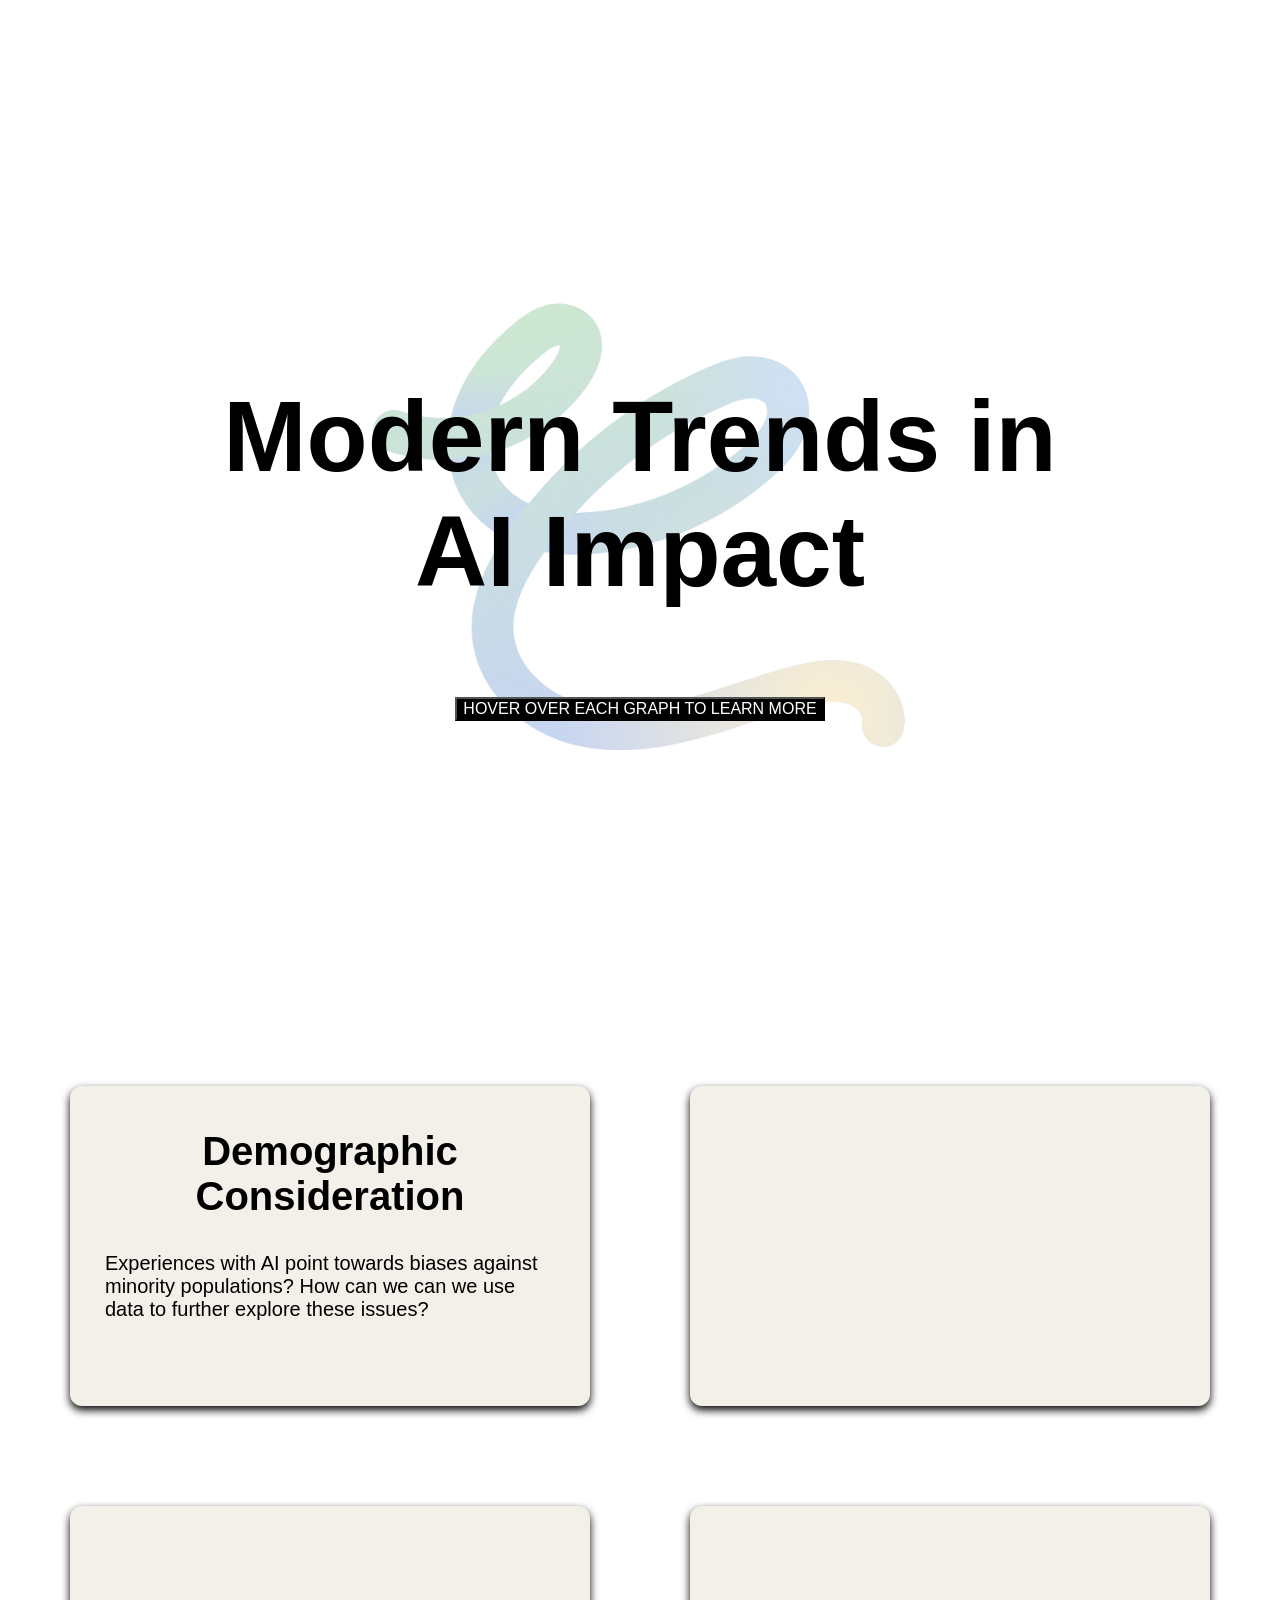
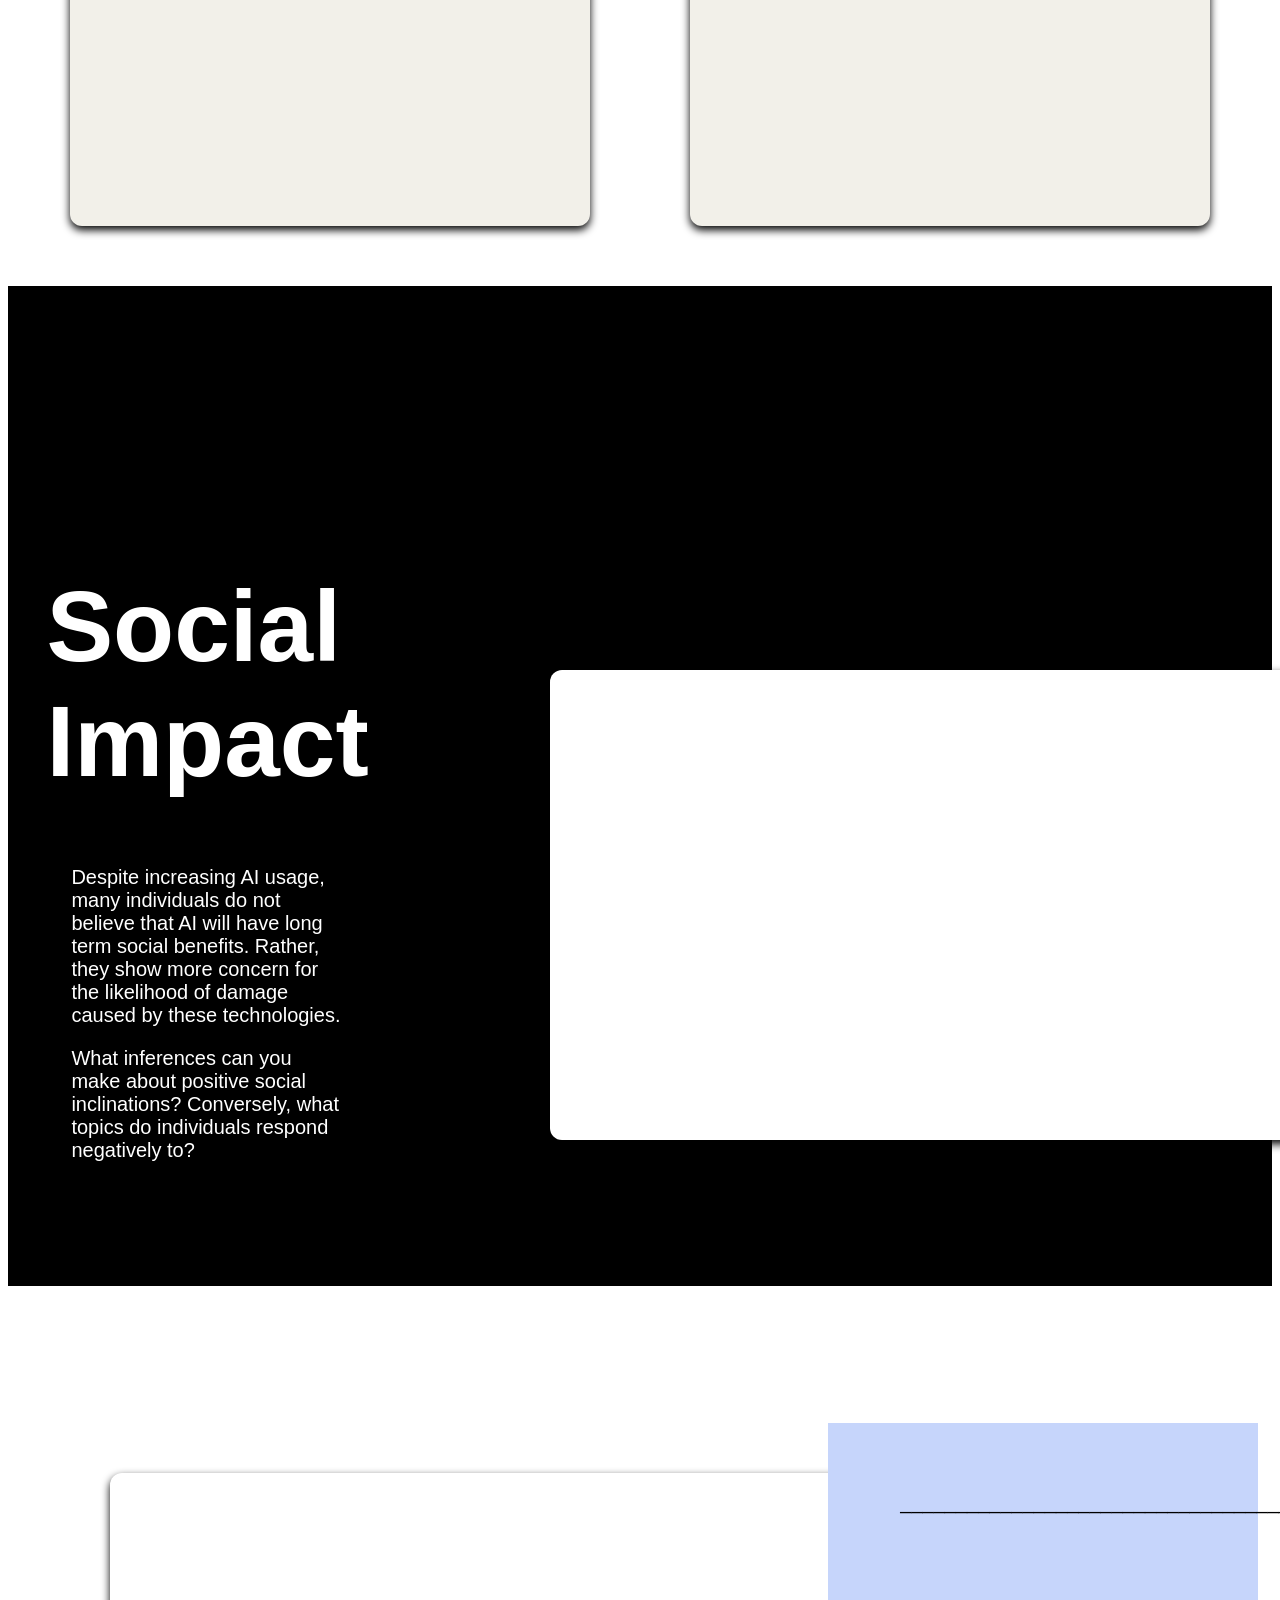
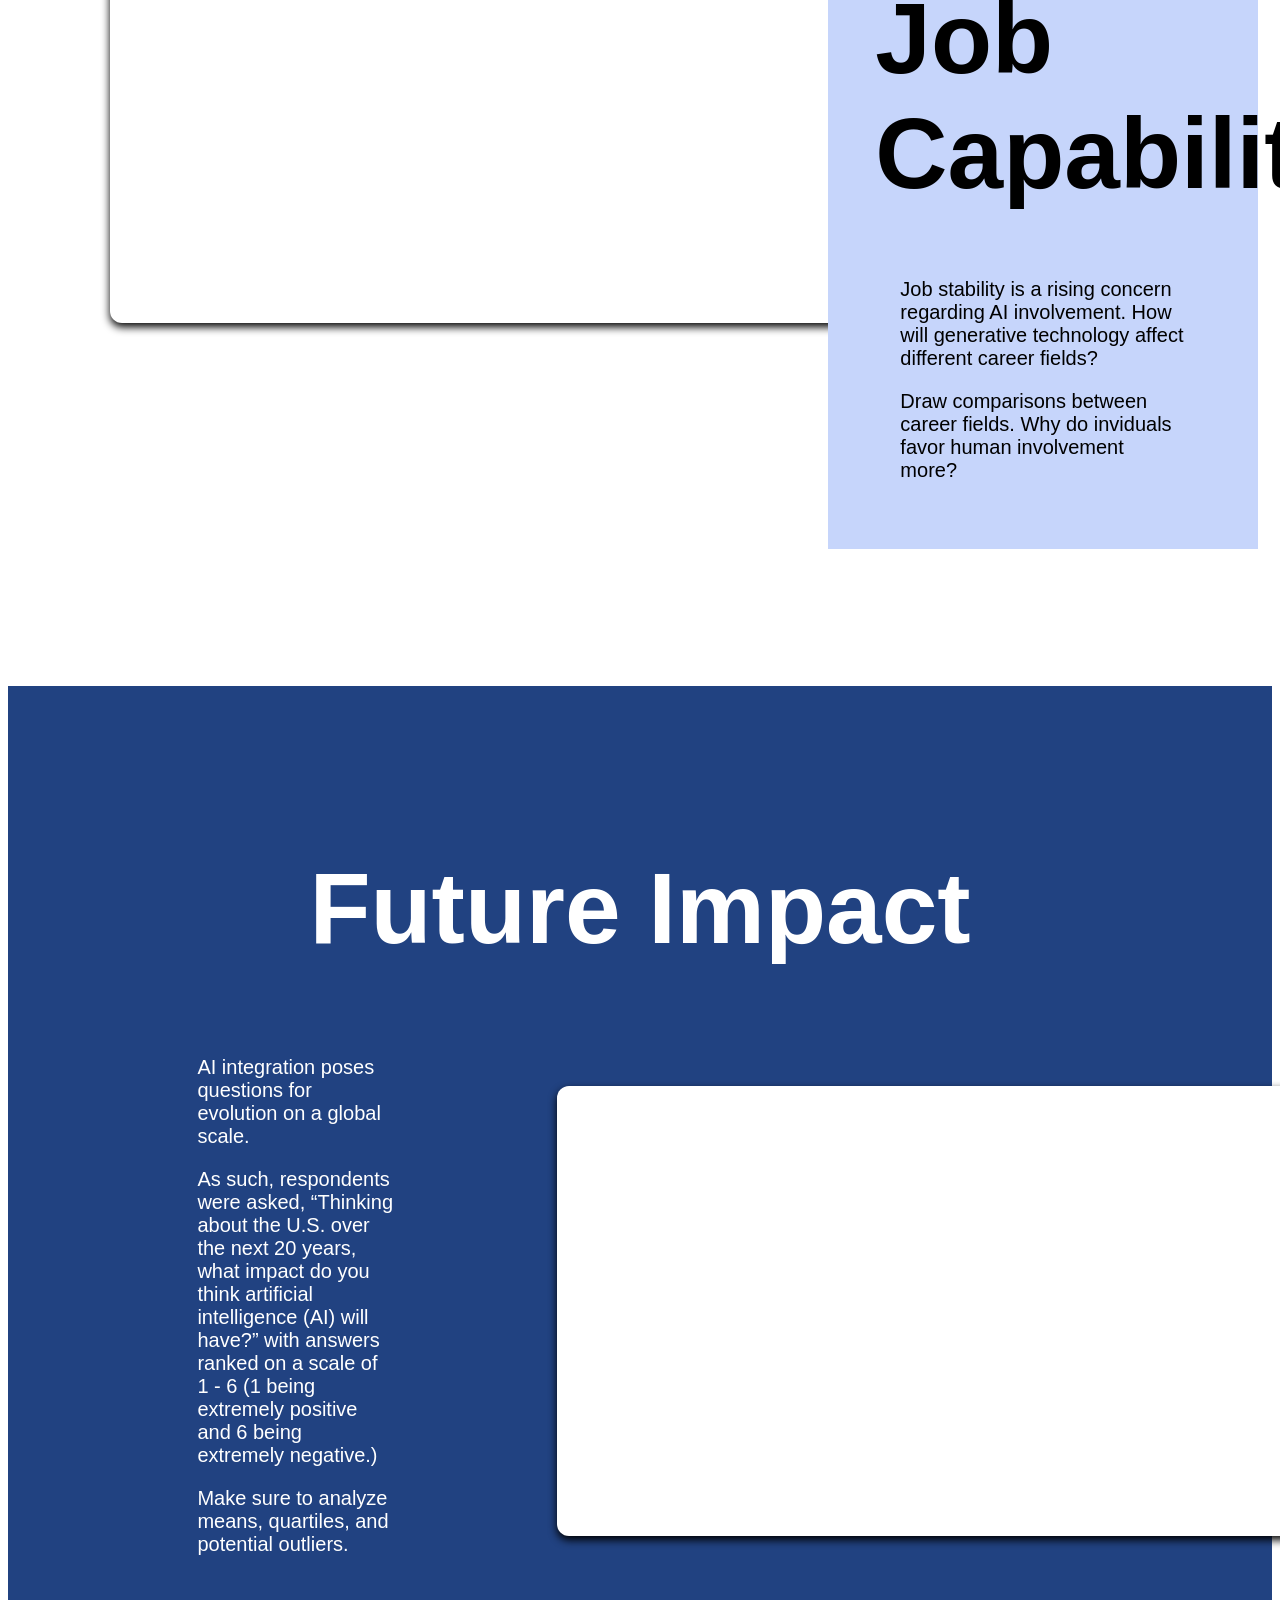
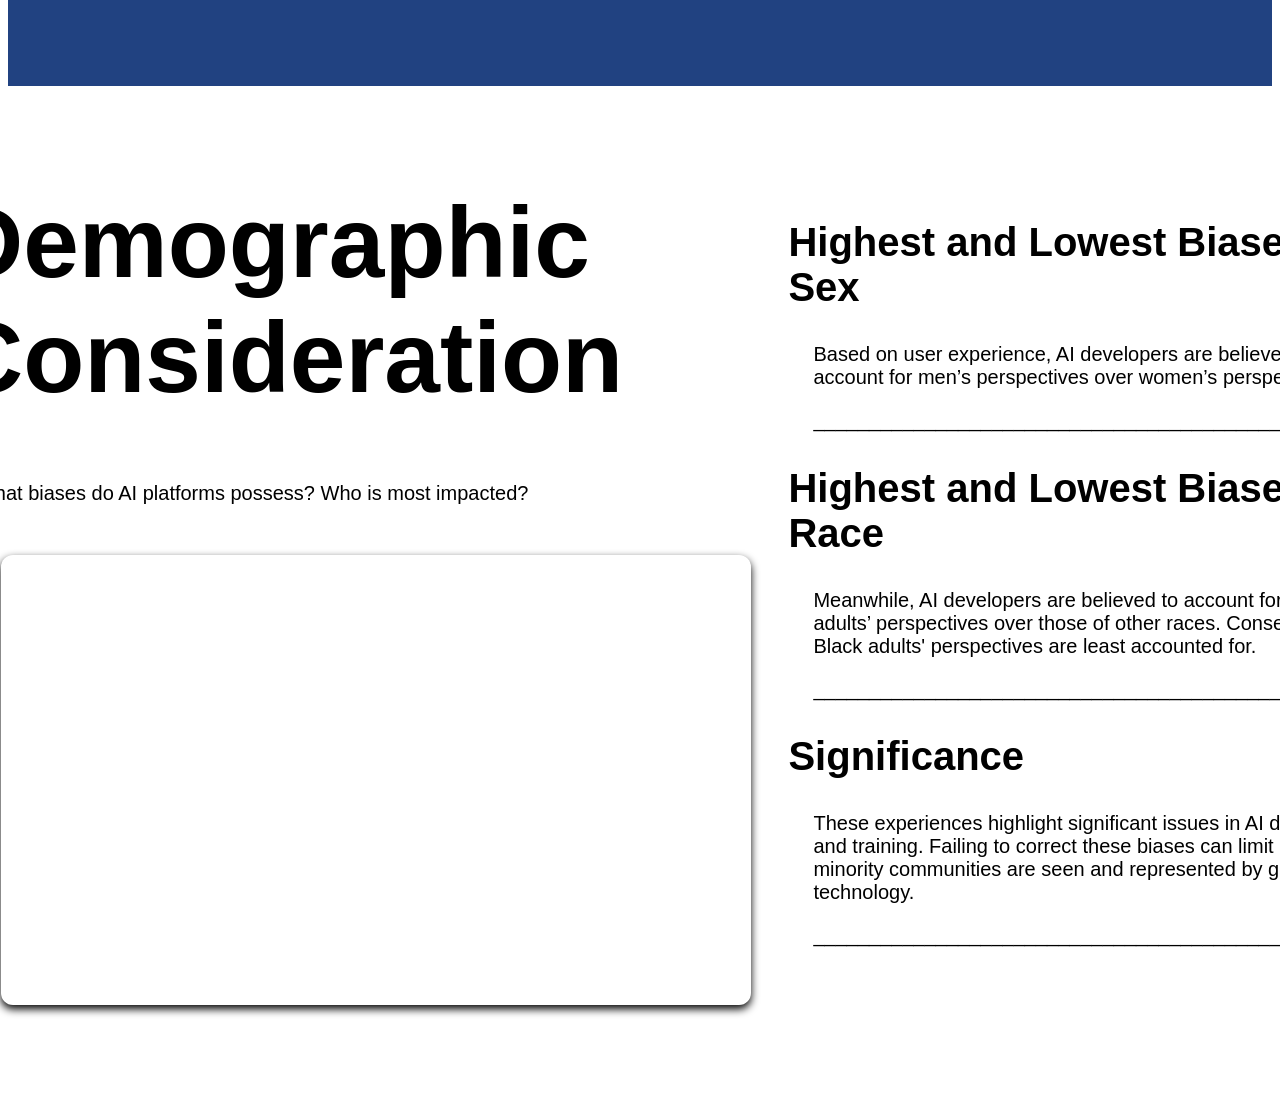
==== index.html @ 455a42c0 "Resized sample cards" ====
<!DOCTYPE html>
<html>
<head>
<meta charset="utf-8">
<title>AI Impact</title>
<script src="https://d3js.org/d3.v4.js"></script>
<script src="animation.js"></script>
<link rel="stylesheet" href="styles/styles.css">
</head>

<br/>

<div id="wrapper">

    <div class="page1">
        <h1> Modern Trends in <br> AI Impact</h1>
        <p><button onclick="window.location.href='#targetDiv'">HOVER OVER EACH GRAPH TO LEARN MORE</button></p>
    </div>

    <div class="page2" id="targetDiv">
        <div class="container">
                <div class="card">
                    <h2>Demographic Consideration</h2>
                    <p>Experiences with AI point towards biases against minority populations? 
                            How can we can we use data to further explore these issues?
                    </p>
                </div>
                <div class="card"><svg id="social_impact"></svg></div>
                <div class="card"><br><br><svg id="future_impact"></svg></div>
                <div class="card"><svg id="job_capability" ></svg></div>
        </div>
    </div>

    <div class="page3" id="three">
        <div class="container">
            <div>
                <h1>Social Impact</h1>
                <p>Despite increasing AI usage, many individuals do not believe 
                        that AI will have long term social benefits.  Rather, they show 
                        more concern for the likelihood of damage caused by these 
                        technologies.
                </p>
                <p>
                        What inferences can you make about positive social inclinations? 
                        Conversely, what topics do individuals respond negatively to?
                </p>
            </div>
            <div class = "card"><svg id="social_impact"></svg></div>
        </div>
    </div>

<div class="page4" id="four">
    <div class="container">
        <div class="menu">
            <div class="card"><svg id="job_capability"></svg></div>
        </div>
        <div class="content" > 
            <p>_____________________________________</p> 
            <h1>Job Capability</h1>
            <p>Job stability is a rising concern regarding AI involvement. How will 
                    generative technology affect different career fields?
            </p>
            <p>Draw comparisons between career fields. Why do inviduals favor human 
                    involvement more?
            </p>
        </div>
        </div>
</div>

<div class = "page5" id="five">
    <div class="container">
        <div class="header"><h1> Future Impact </h1></div>
        <div class="content">
            <div class = "card"><svg id="future_impact"></svg></div>
        </div>
        
        <div class = "menu" >
            <p>
                AI integration poses questions for evolution on a global scale.  </p> 
            <p>
                As such, respondents were asked, “Thinking about the U.S. over the 
                next 20 years, what impact do you think artificial intelligence (AI) will have?” with answers ranked on a scale of 1 - 6 (1 being 
                extremely positive and 6 being extremely negative.)
            </p>
            <p>
                Make sure to analyze means, quartiles, and potential outliers.
            </p>
        </div>
    </div>
</div>

<div class="page6">
    <div class="container">
        <div class="menu">
            <h1>Demographic Consideration</h1>
            <p>What biases do AI platforms possess? Who is most impacted?</p>
            <div class = "card"><svg id="demographic"></svg></div>
        </div>
    <div class = "content">
        <h2>Highest and Lowest Biases for Sex</h2>
        <p>
            Based on user experience, AI developers are believed to account for 
            men’s perspectives over women’s perspectives.  
        </p>
        <p>__________________________________________________________</p> 
        <h2> Highest and Lowest Biases for Race</h2>
            <p>
                    Meanwhile, AI developers are believed to account for white adults’ perspectives over those of other races. Consequently, Black adults' 
                    perspectives are least accounted for. 
            </p>
            <p>__________________________________________________________</p> 
            <h2>Significance</h2>
            <p>
                    These experiences highlight significant issues in AI development and training. Failing to correct these biases can limit how minority communities 
                    are seen and represented by generative technology.
            </p>
            <p>__________________________________________________________</p> 
        </div>
    </div>
</div>
</div>

<script src="scripts/job.js"></script>
<script src="scripts/demographic.js"></script>
<script src="scripts/future.js"></script>
<script src="scripts/social.js"></script>
---- styles/styles.css ----
h1{
         font-size: 100px;
            font-family: arial-narrow, sans-serif;
    }

    h2{
        font-size: 40px;
            font-family: arial-narrow, sans-serif;
    }

    p{
        font-family: arial-narrow, sans-serif;
        font-size: 20px;
        text-align: left;
        padding-left: 25px;
        padding-right: 25px;
    }

.card{
        box-shadow: 0 4px 8px 0 black ;
        text-align: center;
        margin-bottom:  50px;

        border-radius: 12px;
        background-color:  white;
        width: 750px;
        height: 450px;
        margin: 50px;
}

.page1{
        background: url("../assets/bg.png");
        background-repeat: no-repeat;
        background-size: 1080px;
        background-position: center;  

        display:flex;
        flex-direction:column;
        align-items : center;
        justify-content:center;
        align-items: center;
        height: 1000px;

        h1{
            display: flex;
            justify-content: center;
            align-items: center;
            text-align: center;
        }
    }

    .page2{
      
         justify-content:center;
        align-items: center;
        display: flex;

        .container {
        display: grid;
        grid-template-columns: auto auto ;
        padding: 10px;
}
    .container {
        display: grid;
        grid-template-columns: auto auto ;
        padding: 10px;
}
        .container div {
        padding: 10px;
        font-size: 30px;
        text-align: center;
}

.card{
    background-color: #f2f0e9;
    width: 500px;
    height: 300px;
}

    }

.page3{

    background-color: black;
    height: 1000px;
    color: white;

      justify-content:center;
        align-items: center;
        display: flex;

        h1{
            text-align: left;
        }

    .container div {
        padding: 10px;
        font-size: 30px;
        text-align: center;
        margin-top: 33%;
}

    .container {
        margin-left: 10%;
        justify-content:center;
        align-items: center;
        display: flex;
        display: grid;
        grid-template-areas: menu content ;
        grid-template-columns: 1fr 2fr;
        gap: 10%;
        padding: 10px;
}

}

.page4{

 height: 1000px;
    color: black;
      justify-content:center;
        align-items: center;
        display: flex;

.container {
  display: grid;
  grid-template-areas:
    "header header"
    "menu content"
    "footer footer";
  grid-template-columns: 3fr 2fr;
  gap: 3px;

}

.container div.header {
  grid-area: header;
  text-align: center;
}

.container div.menu {
  grid-area: menu;
  padding-left: 10%;
}
.container div.content {
  grid-area: content;
  padding-right: 10%;
  background-color: #c6d5fb;
}

.content{
    padding: 10%;
    margin-right: 10%;
}

}
.page5{

    background-color: #214281;
    height: 1000px;
    color: white;
    justify-content:center;
    align-items: center;
    display: flex;

.container {
  display: grid;
  grid-template-areas:
    "header header"
    "menu content"
    "footer footer";
  grid-template-columns: 2fr 3fr;
  gap: 3px;

}

.container div.header {
  grid-area: header;
  text-align: center;
}

.container div.menu {
  grid-area: menu;
  padding-left: 40%;
}
.container div.content {
  grid-area: content;
  padding-left: 10%;
}

}

.page6{
    height: 1000px;
    color: black;
    justify-content:center;
    align-items: center;
    display: flex;

.container {
  display: grid;
  grid-template-areas:
    "header header"
    "menu content"
    "footer footer";
  grid-template-columns: 2fr 2fr;
  gap: 3px;

}

.container div.menu {
  grid-area: menu;
  padding-left: 10%;
}
.container div.content {
  grid-area: content;
  padding-left: 10%;
  padding-top: 10%;
}

}

button{
    background-color:  black;
    color: white;
    display: inline-block;
    text-align: center;
    font-size: 16px;
}

/* <!--
Source - https://stackoverflow.com/a/8841914
Posted by Diodeus - James MacFarlane
Retrieved 2026-04-29, License - CC BY-SA 3.0
--> */

#wrapper {
    margin-left:auto;
    margin-right:auto;
    width:1800;
}

html{
    scroll-behavior: smooth;
}

svg{
  overflow: visible;
}
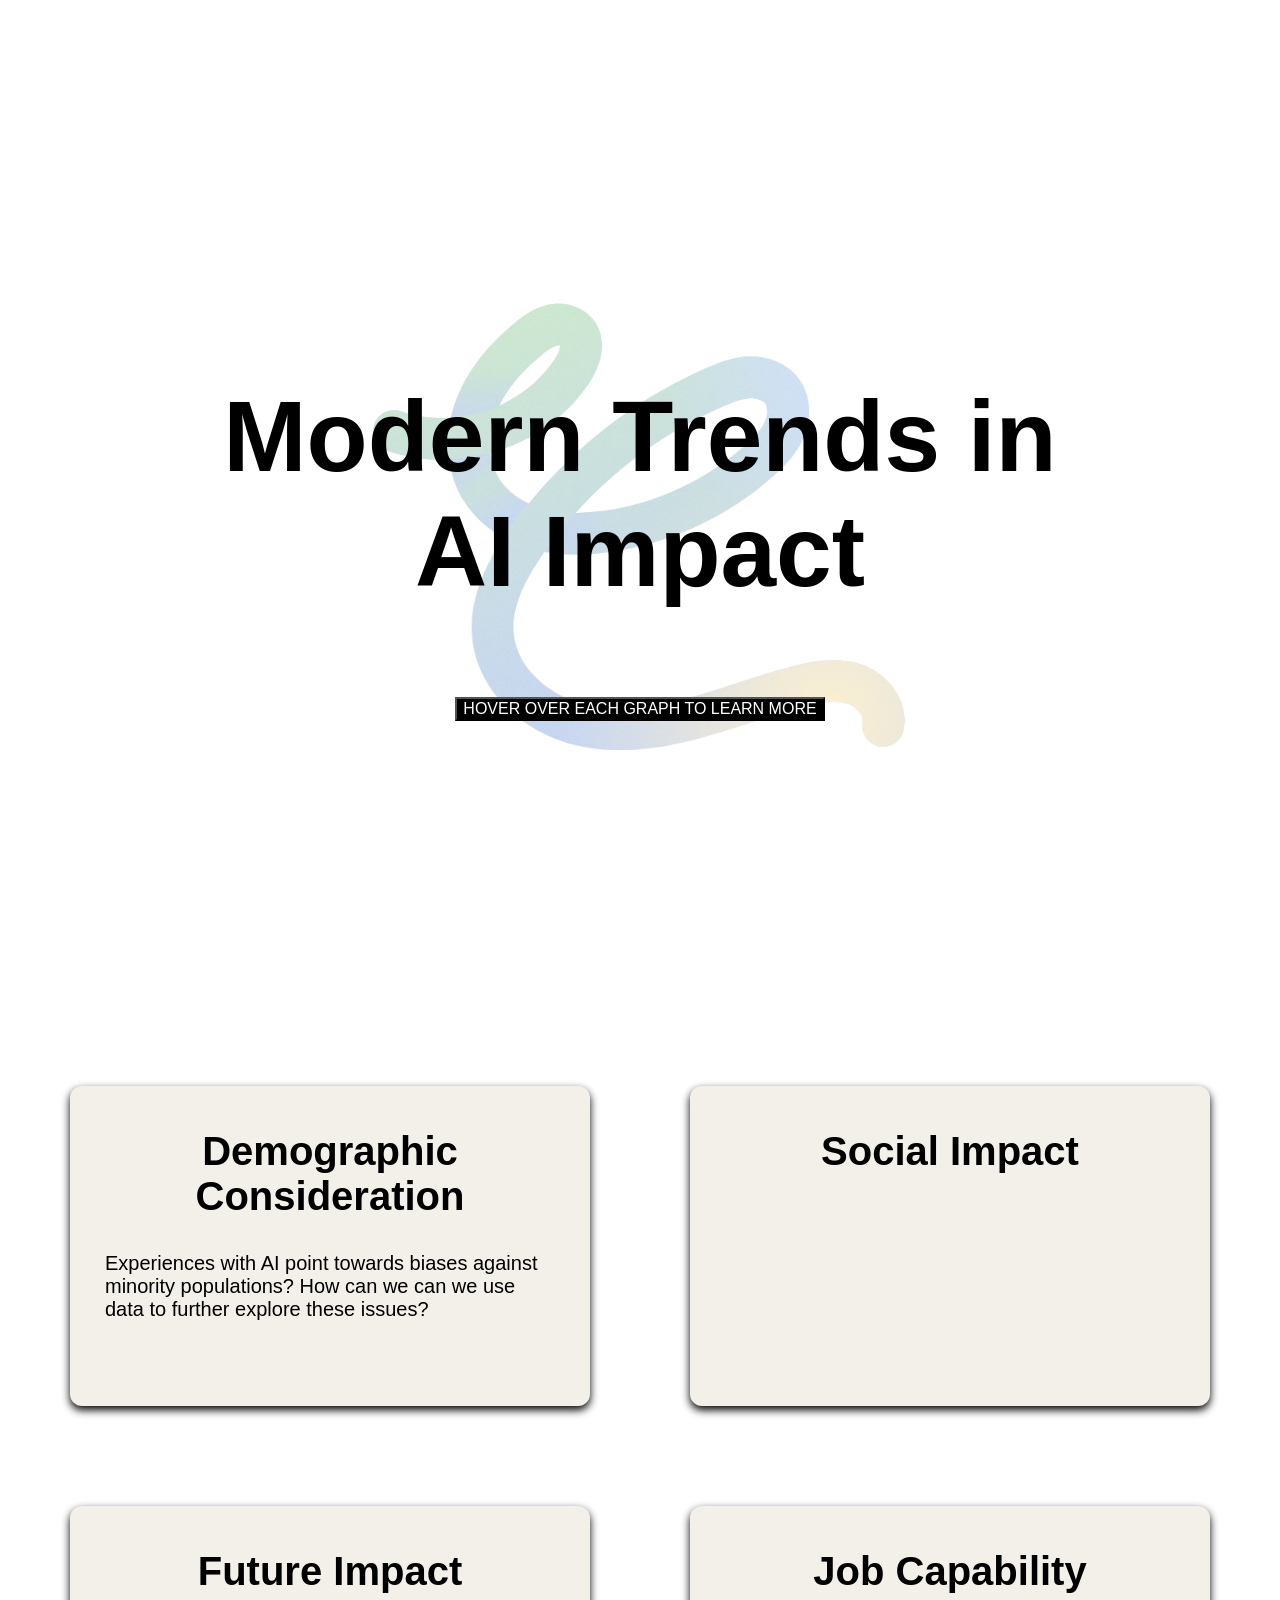
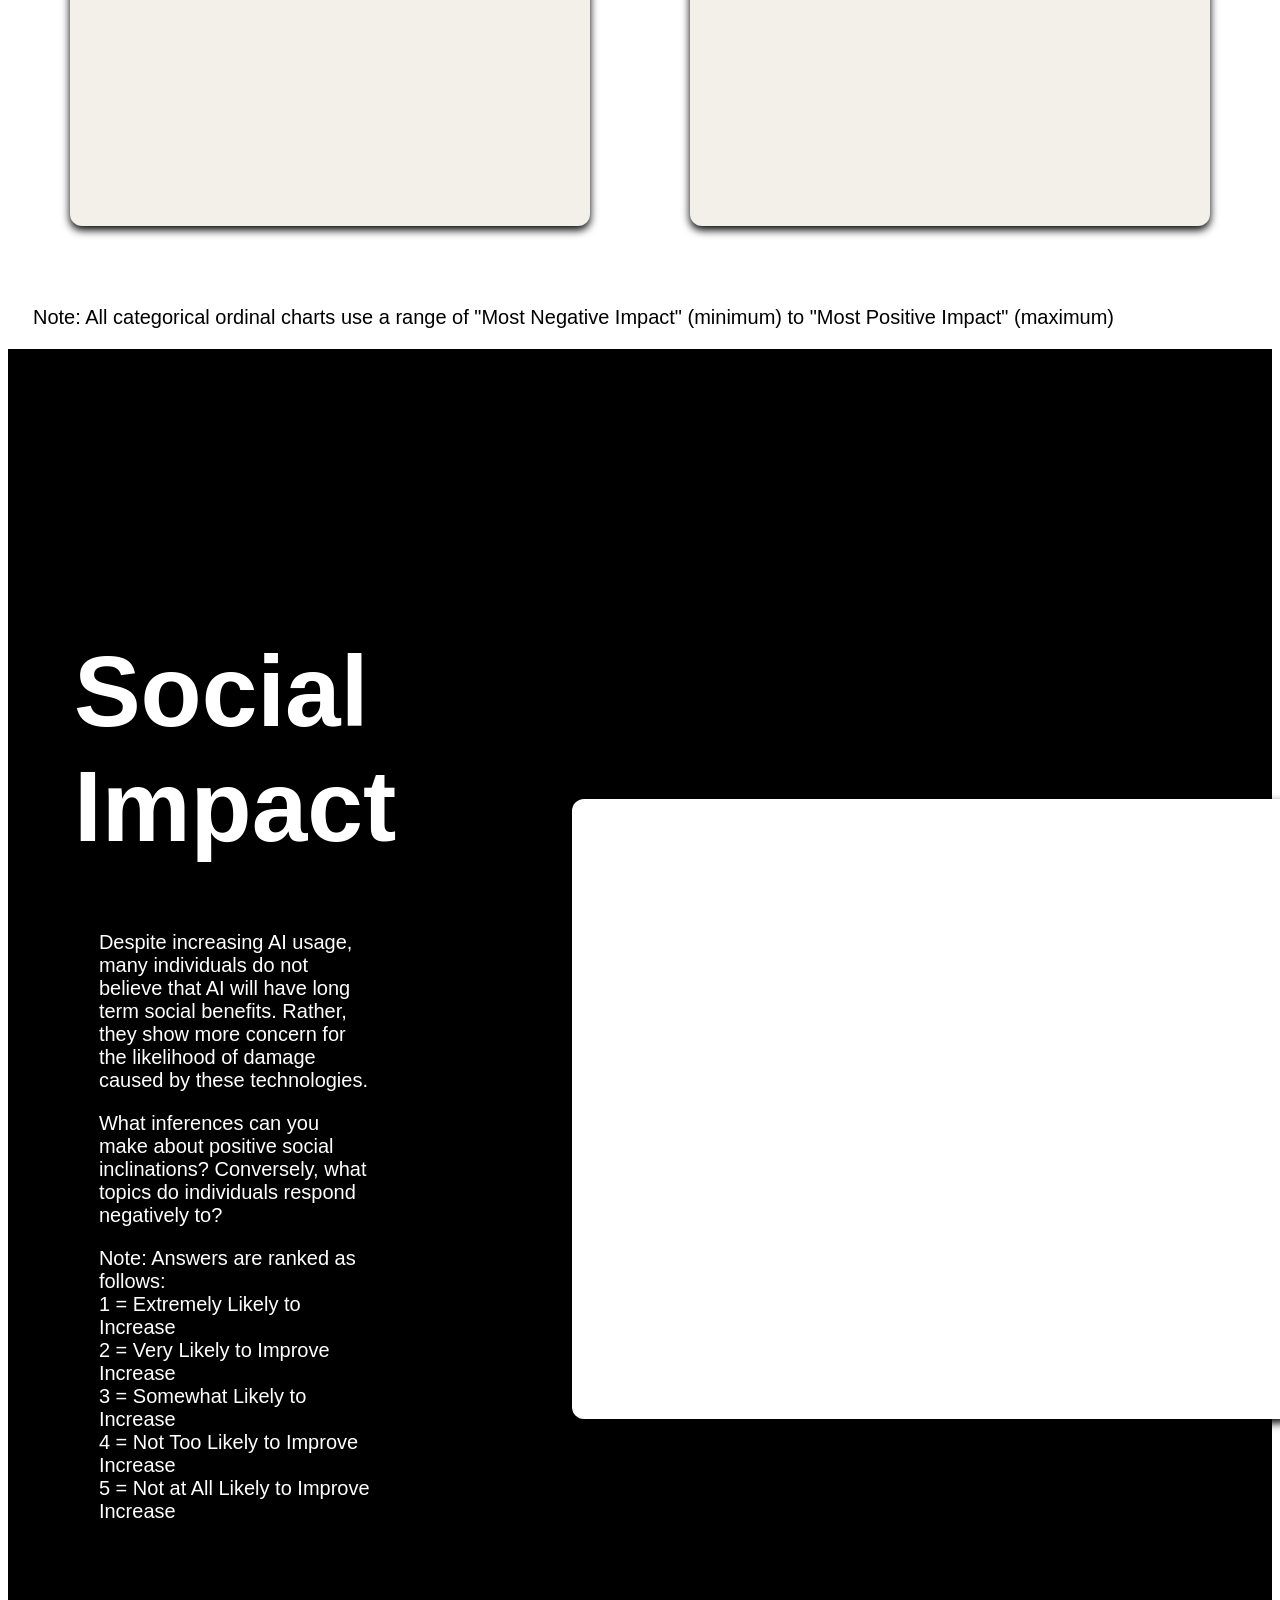
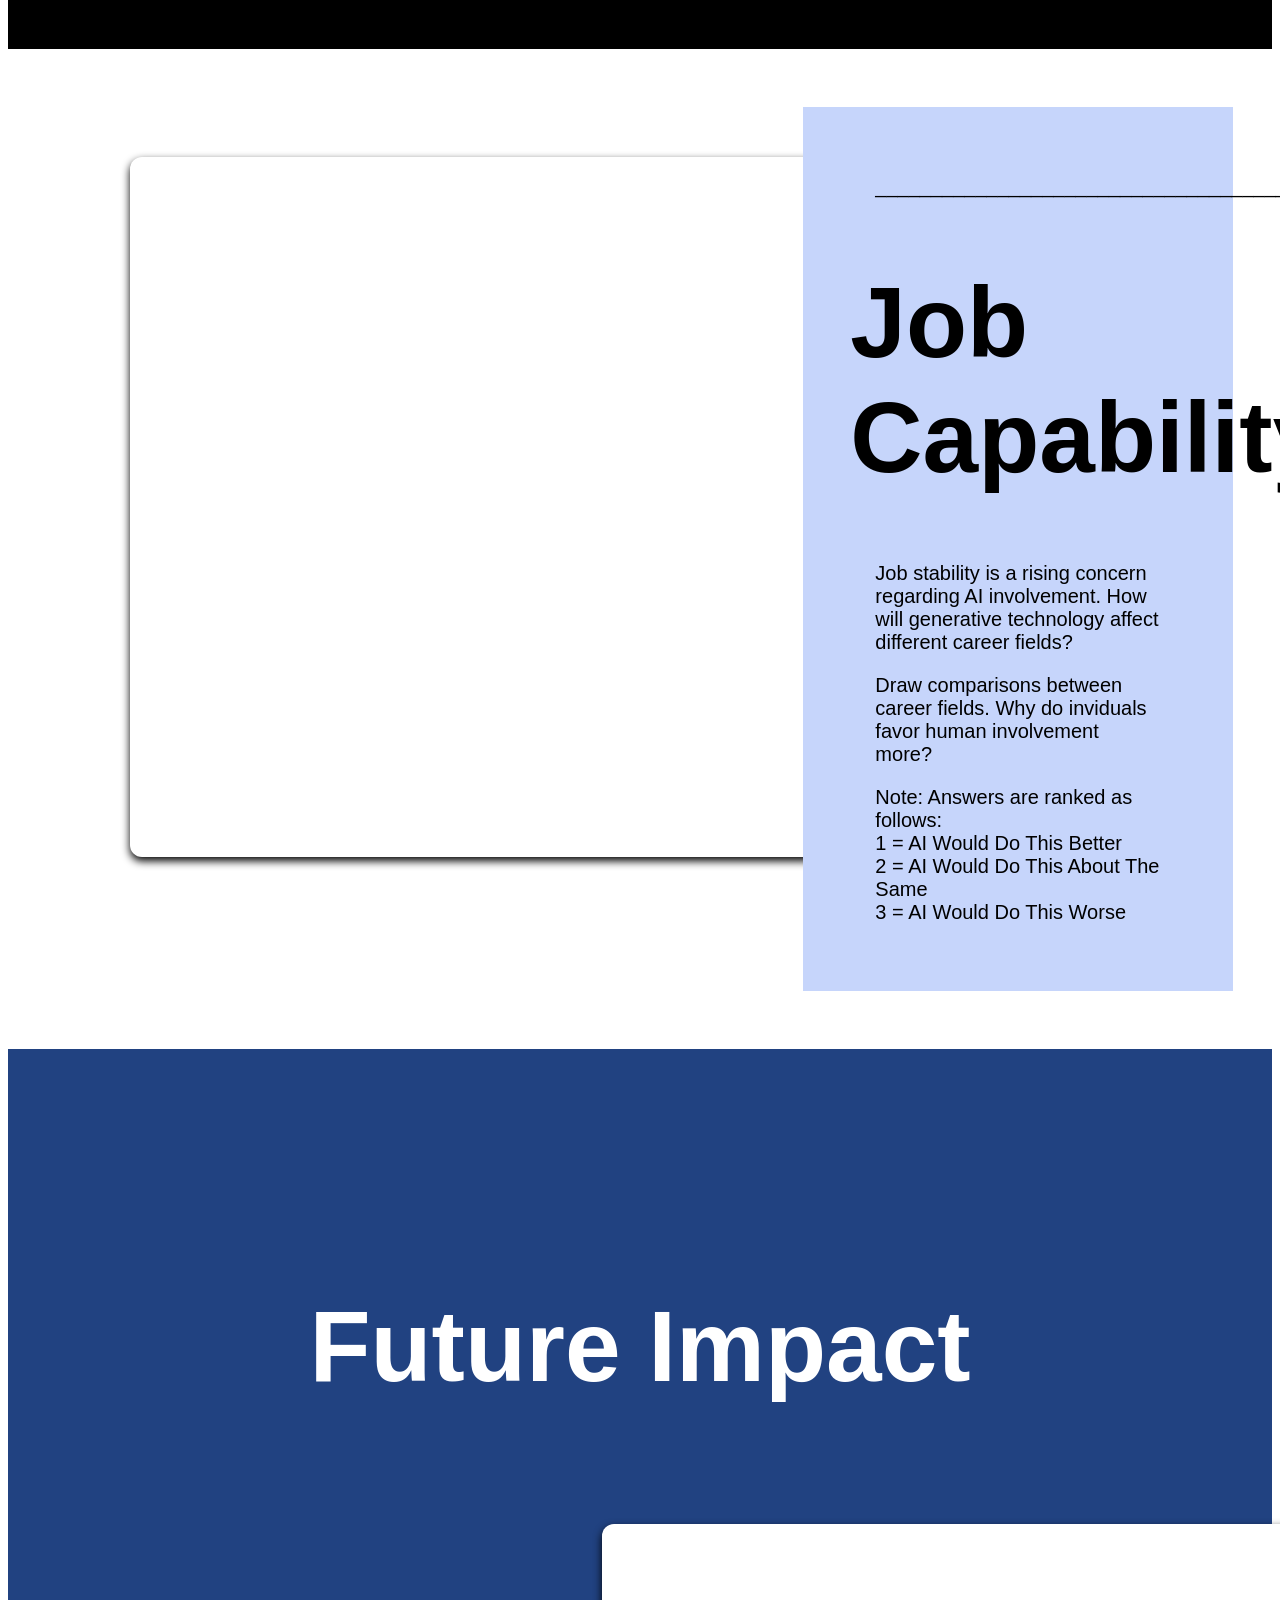
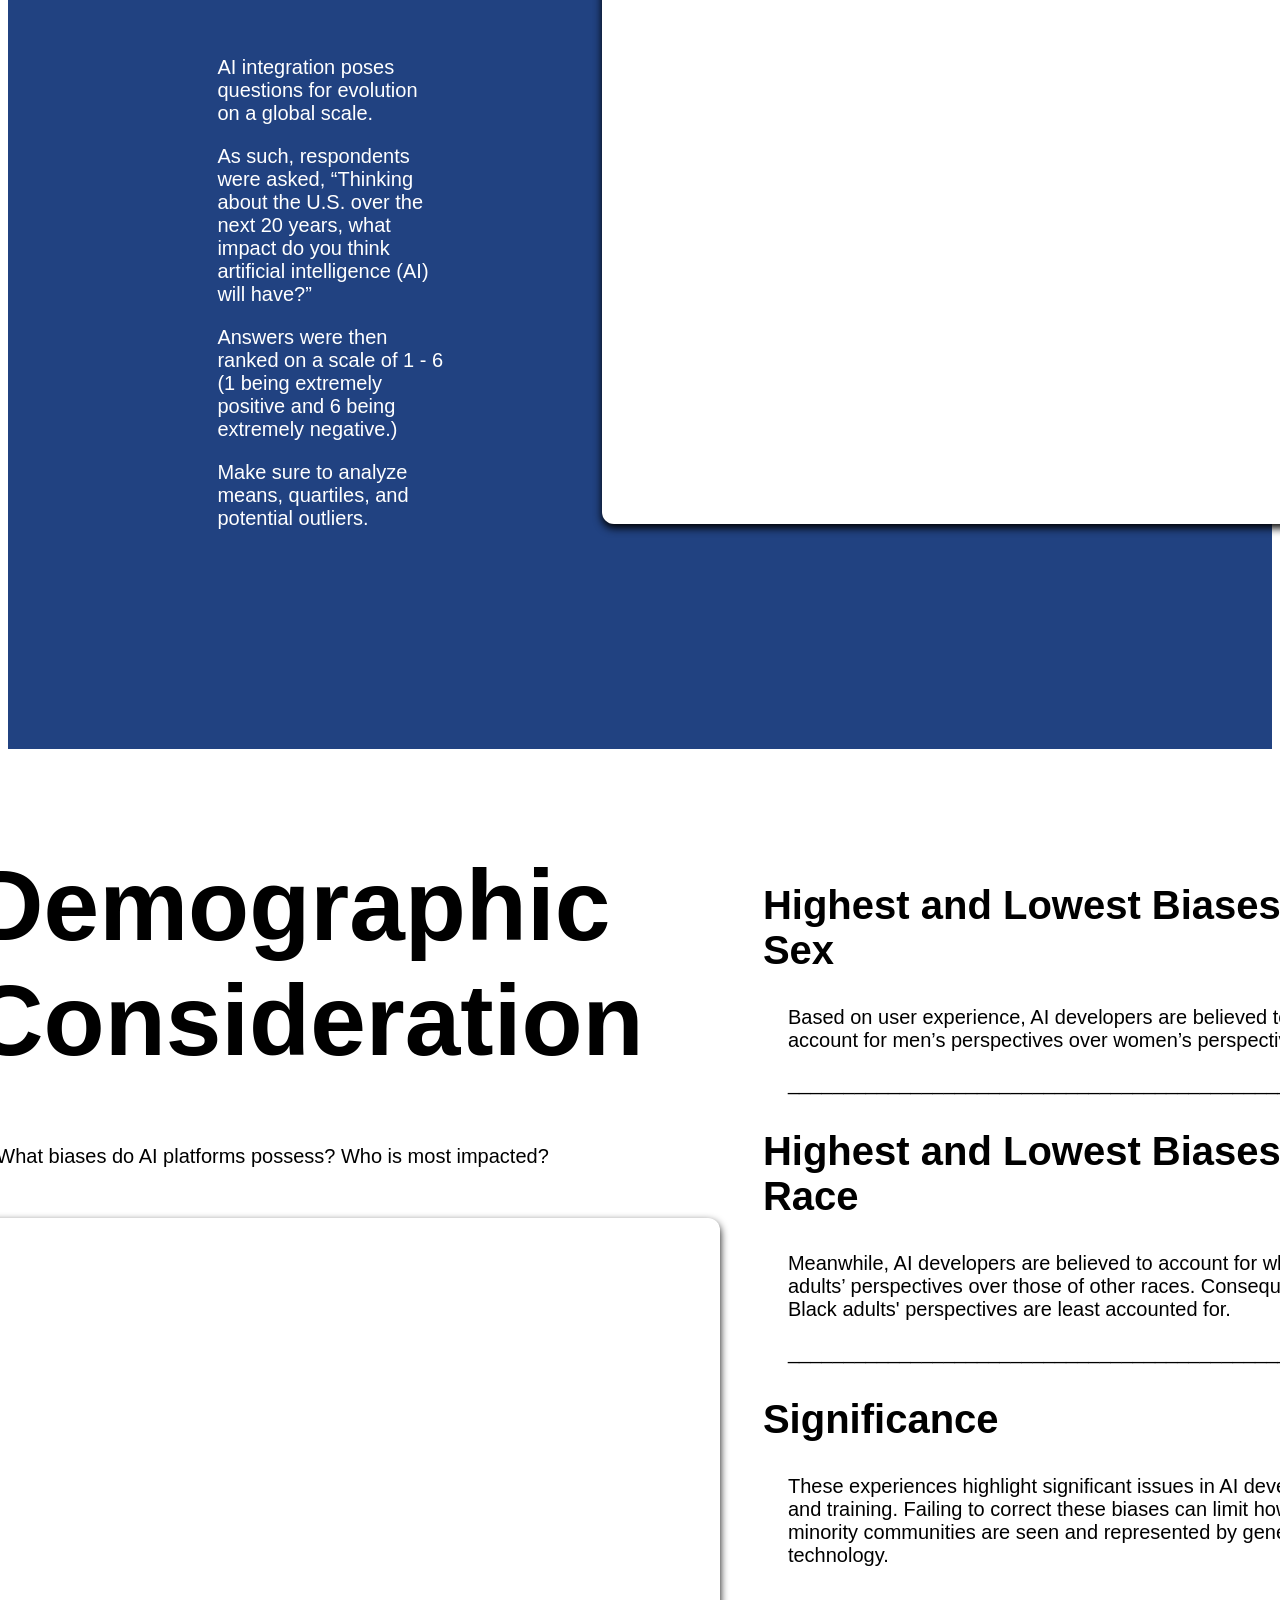
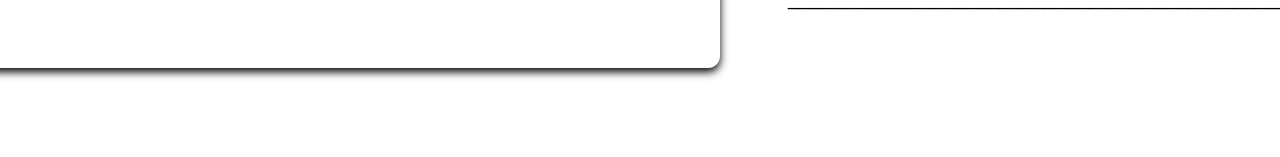
==== commit f8e10d41: "To Do: Tooltip and Animation Co-authored-by: Copilot <copilot@github.com>" ====
--- a/index.html
+++ b/index.html
@@ -4,7 +4,6 @@
 <meta charset="utf-8">
 <title>AI Impact</title>
 <script src="https://d3js.org/d3.v4.js"></script>
-<script src="animation.js"></script>
 <link rel="stylesheet" href="styles/styles.css">
 </head>
 
@@ -25,11 +24,13 @@
                             How can we can we use data to further explore these issues?
                     </p>
                 </div>
-                <div class="card"><svg id="social_impact"></svg></div>
-                <div class="card"><br><br><svg id="future_impact"></svg></div>
-                <div class="card"><svg id="job_capability" ></svg></div>
-        </div>
+                <div class="card"><h2>Social Impact</h2><svg id="social_impact"></svg></div>
+                <div class="card"><h2>Future Impact</h2><svg id="future_impact"></svg></div>
+                <div class="card"><h2>Job Capability</h2><svg id="job_capability" ></svg></div>
+            </div>
+            
     </div>
+    <p>Note: All categorical ordinal charts use a range of "Most Negative Impact" (minimum) to "Most Positive Impact" (maximum)</p>
 
     <div class="page3" id="three">
         <div class="container">
@@ -44,15 +45,22 @@
                         What inferences can you make about positive social inclinations? 
                         Conversely, what topics do individuals respond negatively to?
                 </p>
+                <p> Note: Answers are ranked as follows: <br>
+                1 = Extremely Likely to Increase <br>
+                2 = Very Likely to Improve Increase<br>
+                3 = Somewhat Likely to Increase<br>
+                4 = Not Too Likely to Improve Increase<br>
+                5 = Not at All Likely to Improve Increase<br>
+            </p>
             </div>
-            <div class = "card"><svg id="social_impact"></svg></div>
+            <div class = "card"><p>Social Impact</p><svg id="social_main_impact"></svg></div>
         </div>
     </div>
 
 <div class="page4" id="four">
     <div class="container">
         <div class="menu">
-            <div class="card"><svg id="job_capability"></svg></div>
+            <div class="card"><svg id="job_main_capability"></svg></div>
         </div>
         <div class="content" > 
             <p>_____________________________________</p> 
@@ -63,6 +71,11 @@
             <p>Draw comparisons between career fields. Why do inviduals favor human 
                     involvement more?
             </p>
+            <p> Note: Answers are ranked as follows: <br>
+                1 = AI Would Do This Better <br>
+                2 = AI Would Do This About The Same<br>
+                3 = AI Would Do This Worse<br>
+            </p>
         </div>
         </div>
 </div>
@@ -71,17 +84,17 @@
     <div class="container">
         <div class="header"><h1> Future Impact </h1></div>
         <div class="content">
-            <div class = "card"><svg id="future_impact"></svg></div>
+            <div class = "card"><svg id="future_main_impact"></svg></div>
         </div>
         
         <div class = "menu" >
+            <br><br><br><br><br><br><br><br><br>
             <p>
                 AI integration poses questions for evolution on a global scale.  </p> 
             <p>
                 As such, respondents were asked, “Thinking about the U.S. over the 
-                next 20 years, what impact do you think artificial intelligence (AI) will have?” with answers ranked on a scale of 1 - 6 (1 being 
-                extremely positive and 6 being extremely negative.)
-            </p>
+                next 20 years, what impact do you think artificial intelligence (AI) will have?” </p>
+                <p> Answers were then ranked on a scale of 1 - 6 (1 being extremely positive and 6 being extremely negative.)</p>
             <p>
                 Make sure to analyze means, quartiles, and potential outliers.
             </p>
@@ -123,4 +136,7 @@
 <script src="scripts/job.js"></script>
 <script src="scripts/demographic.js"></script>
 <script src="scripts/future.js"></script>
-<script src="scripts/social.js"></script>+<script src="scripts/social.js"></script>
+<script src="scripts/socialMain.js"></script>
+<script src="scripts/jobMain.js"></script>
+<script src="scripts/futureMain.js"></script>
--- a/styles/styles.css
+++ b/styles/styles.css
@@ -82,7 +82,7 @@
 .page3{
 
     background-color: black;
-    height: 1000px;
+    height: 1300px;
     color: white;
 
       justify-content:center;
@@ -110,6 +110,11 @@
         grid-template-columns: 1fr 2fr;
         gap: 10%;
         padding: 10px;
+}
+
+.card{
+  width: 700px;
+  height: 600px;
 }
 
 }
@@ -153,11 +158,16 @@
     margin-right: 10%;
 }
 
+.card{
+  width: 700px;
+  height: 700px;
+}
+
 }
 .page5{
 
     background-color: #214281;
-    height: 1000px;
+    height: 1300px;
     color: white;
     justify-content:center;
     align-items: center;
@@ -188,6 +198,10 @@
   padding-left: 10%;
 }
 
+.card{
+  width: 700px;
+  height: 600px;}
+
 }
 
 .page6{
@@ -218,6 +232,10 @@
   padding-top: 10%;
 }
 
+.card{
+  margin-left: -1px;
+}
+
 }
 
 button{
@@ -239,10 +257,10 @@
     margin-right:auto;
     width:1800;
 }
-
+/* 
 html{
     scroll-behavior: smooth;
-}
+} */
 
 svg{
   overflow: visible;
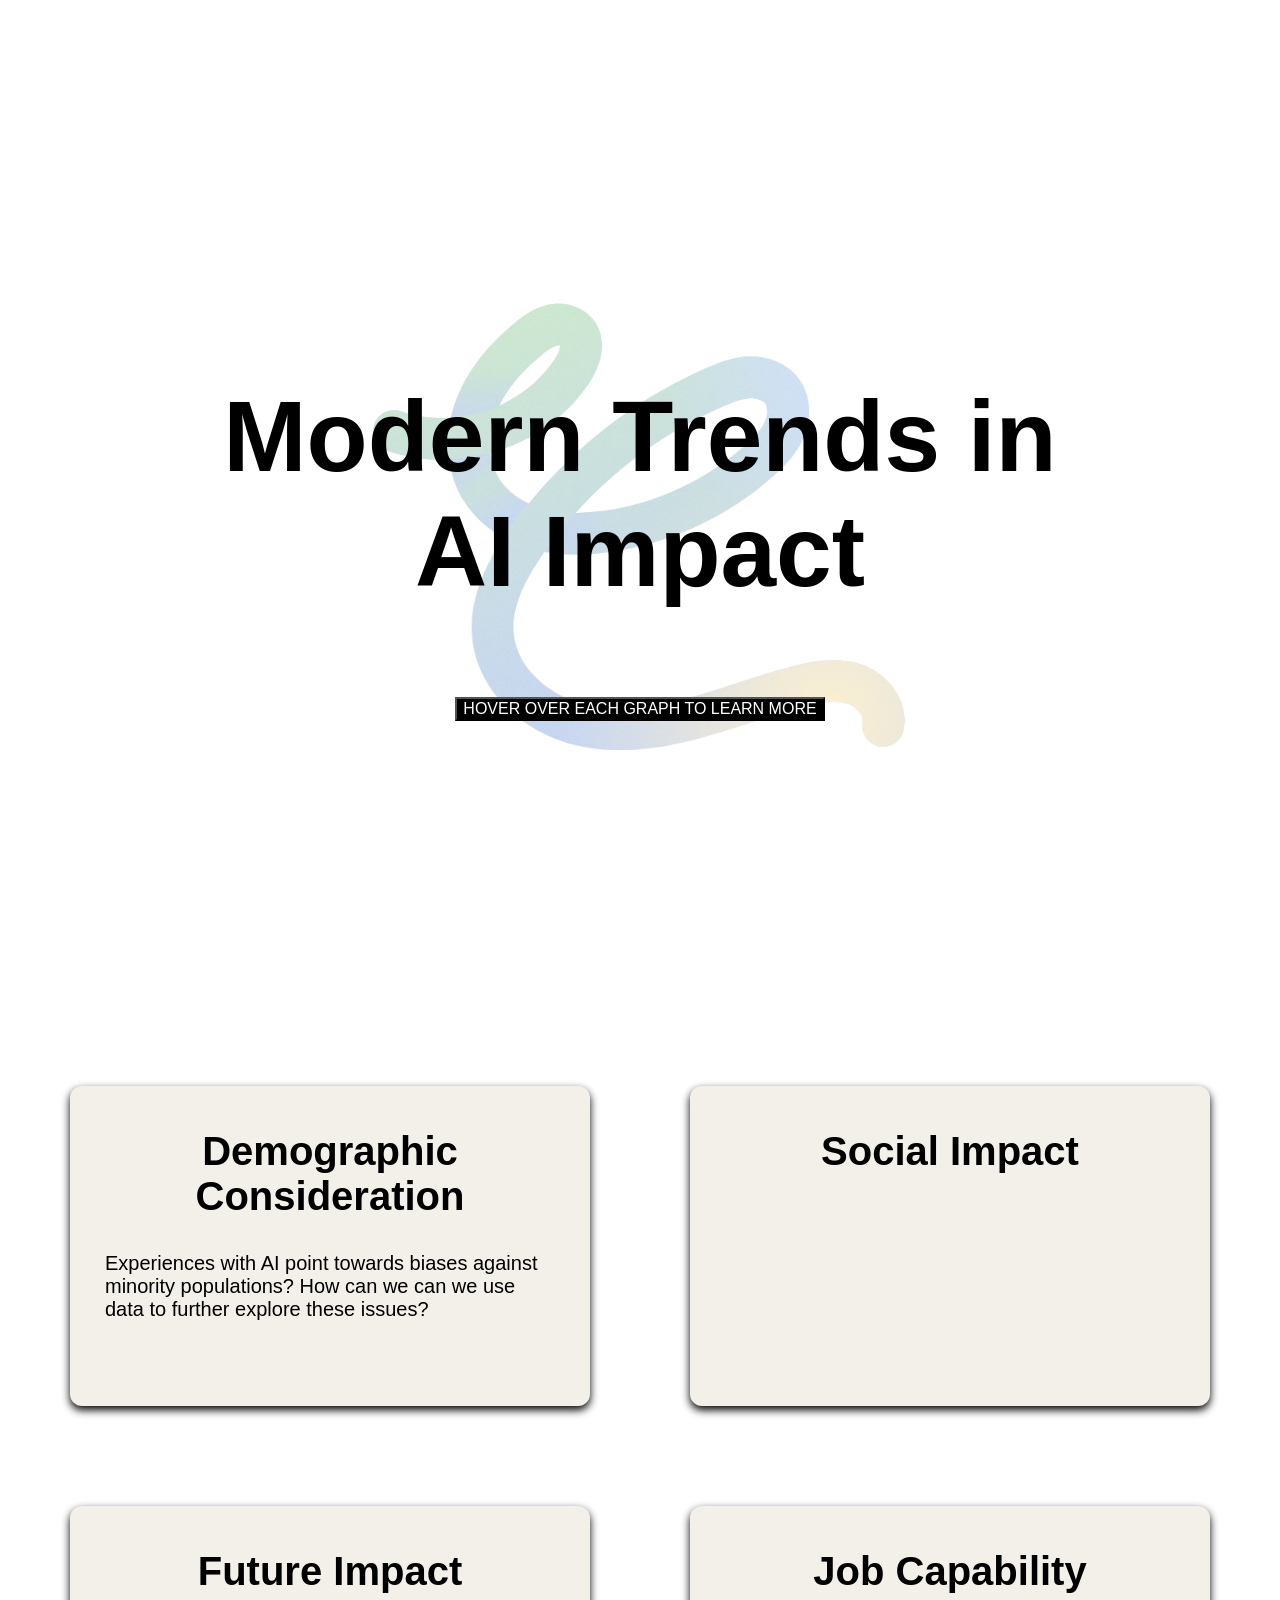
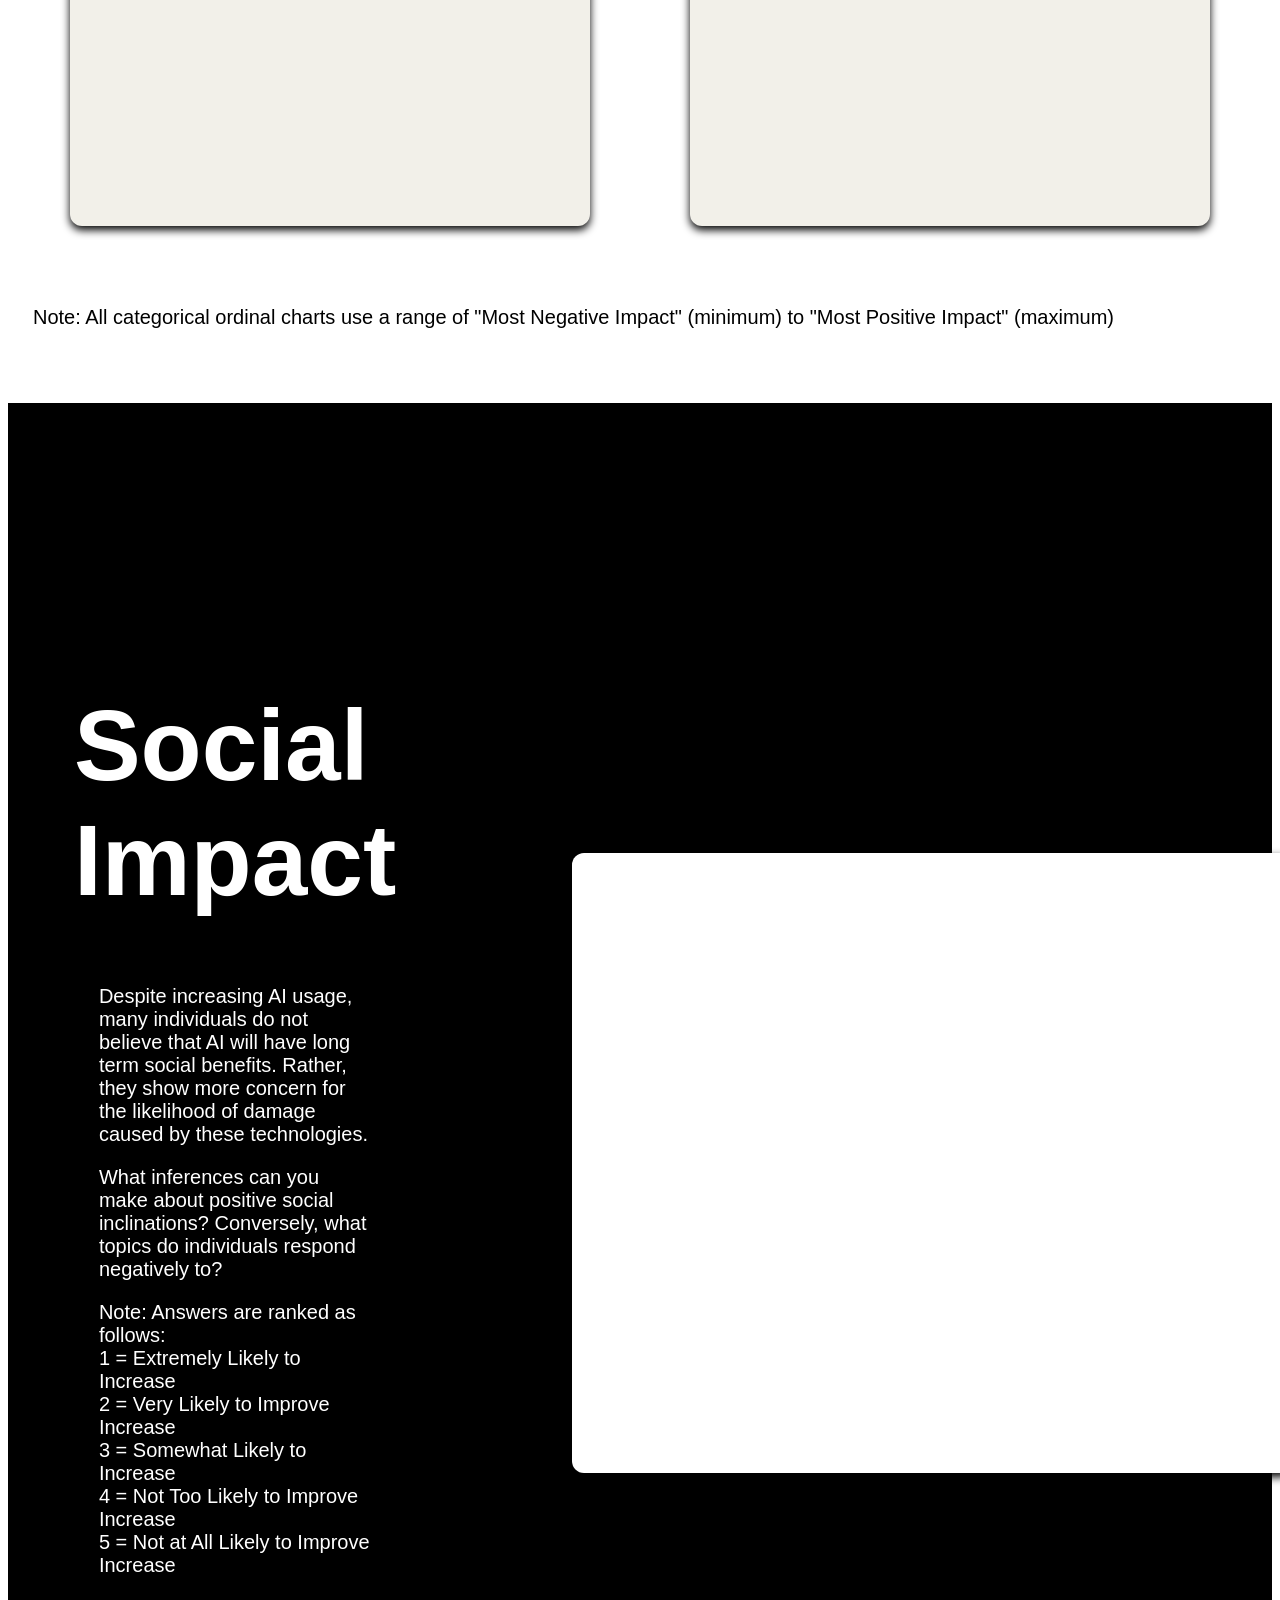
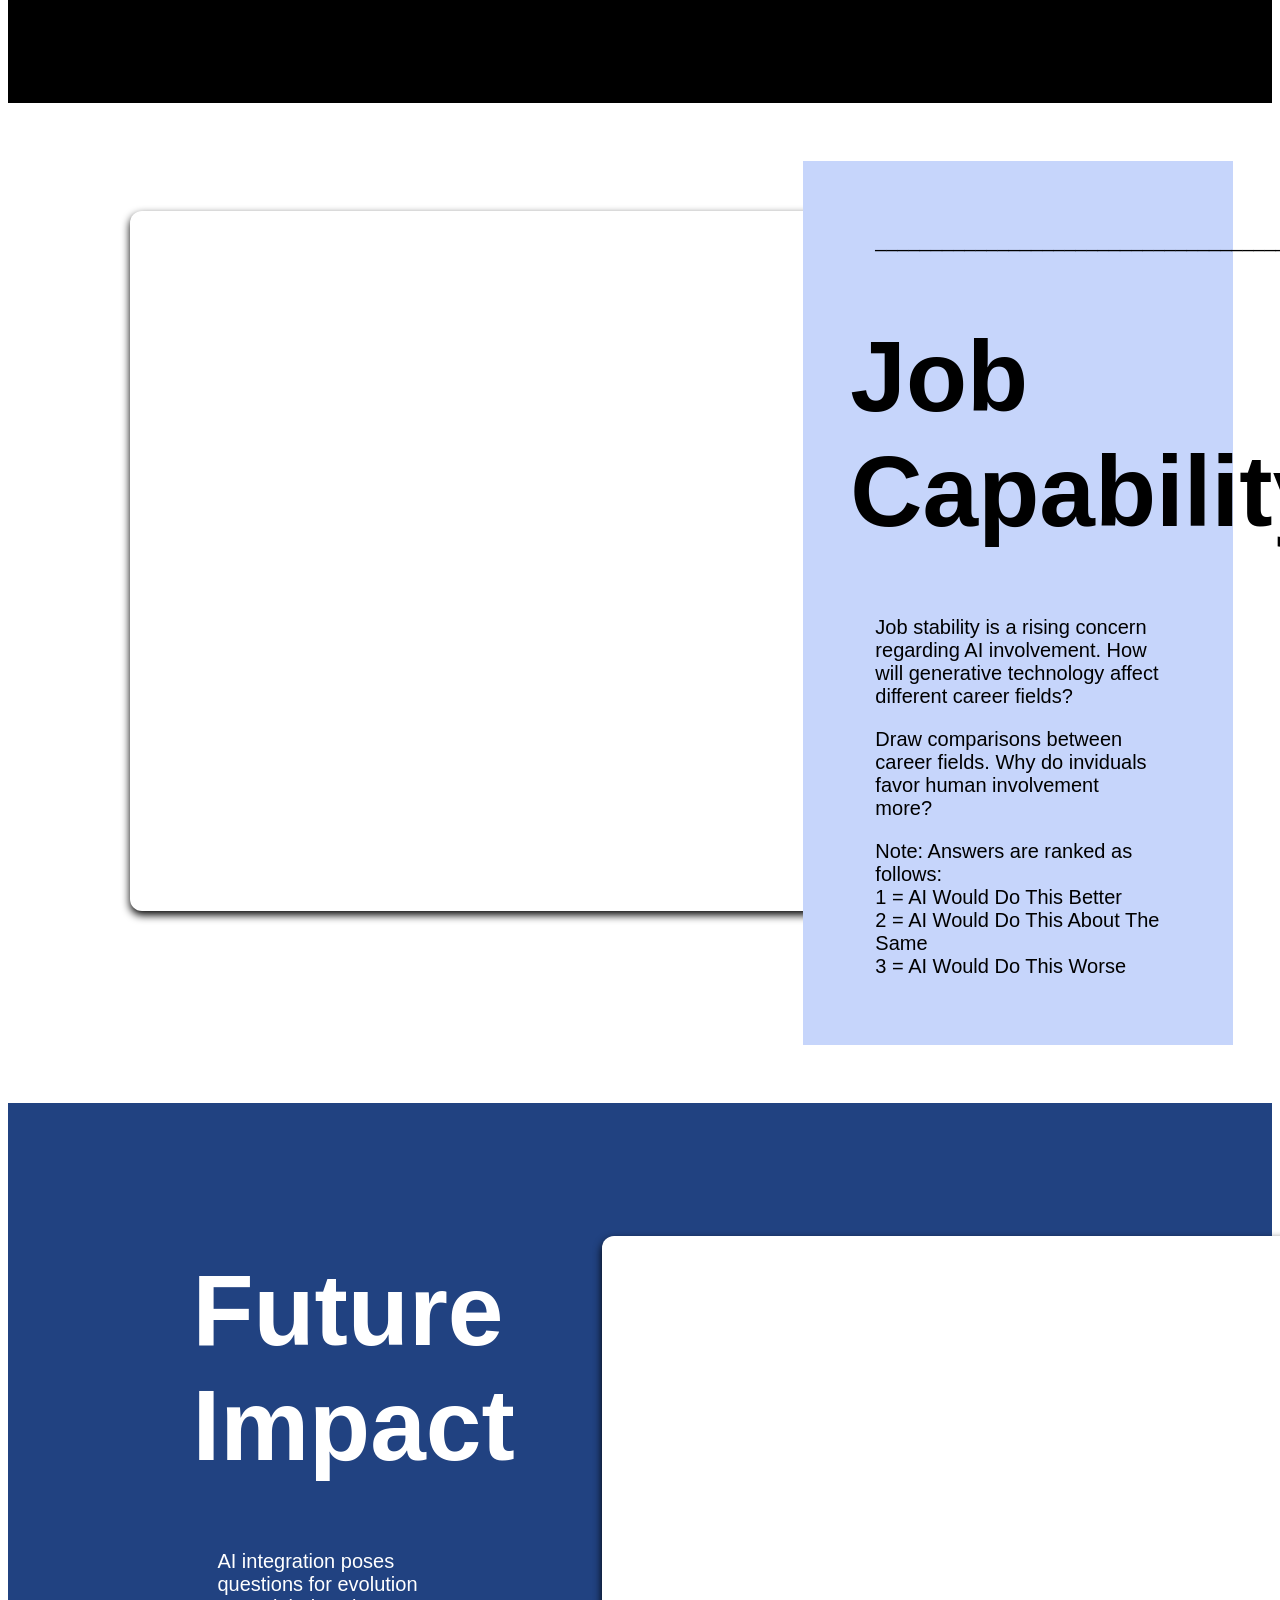
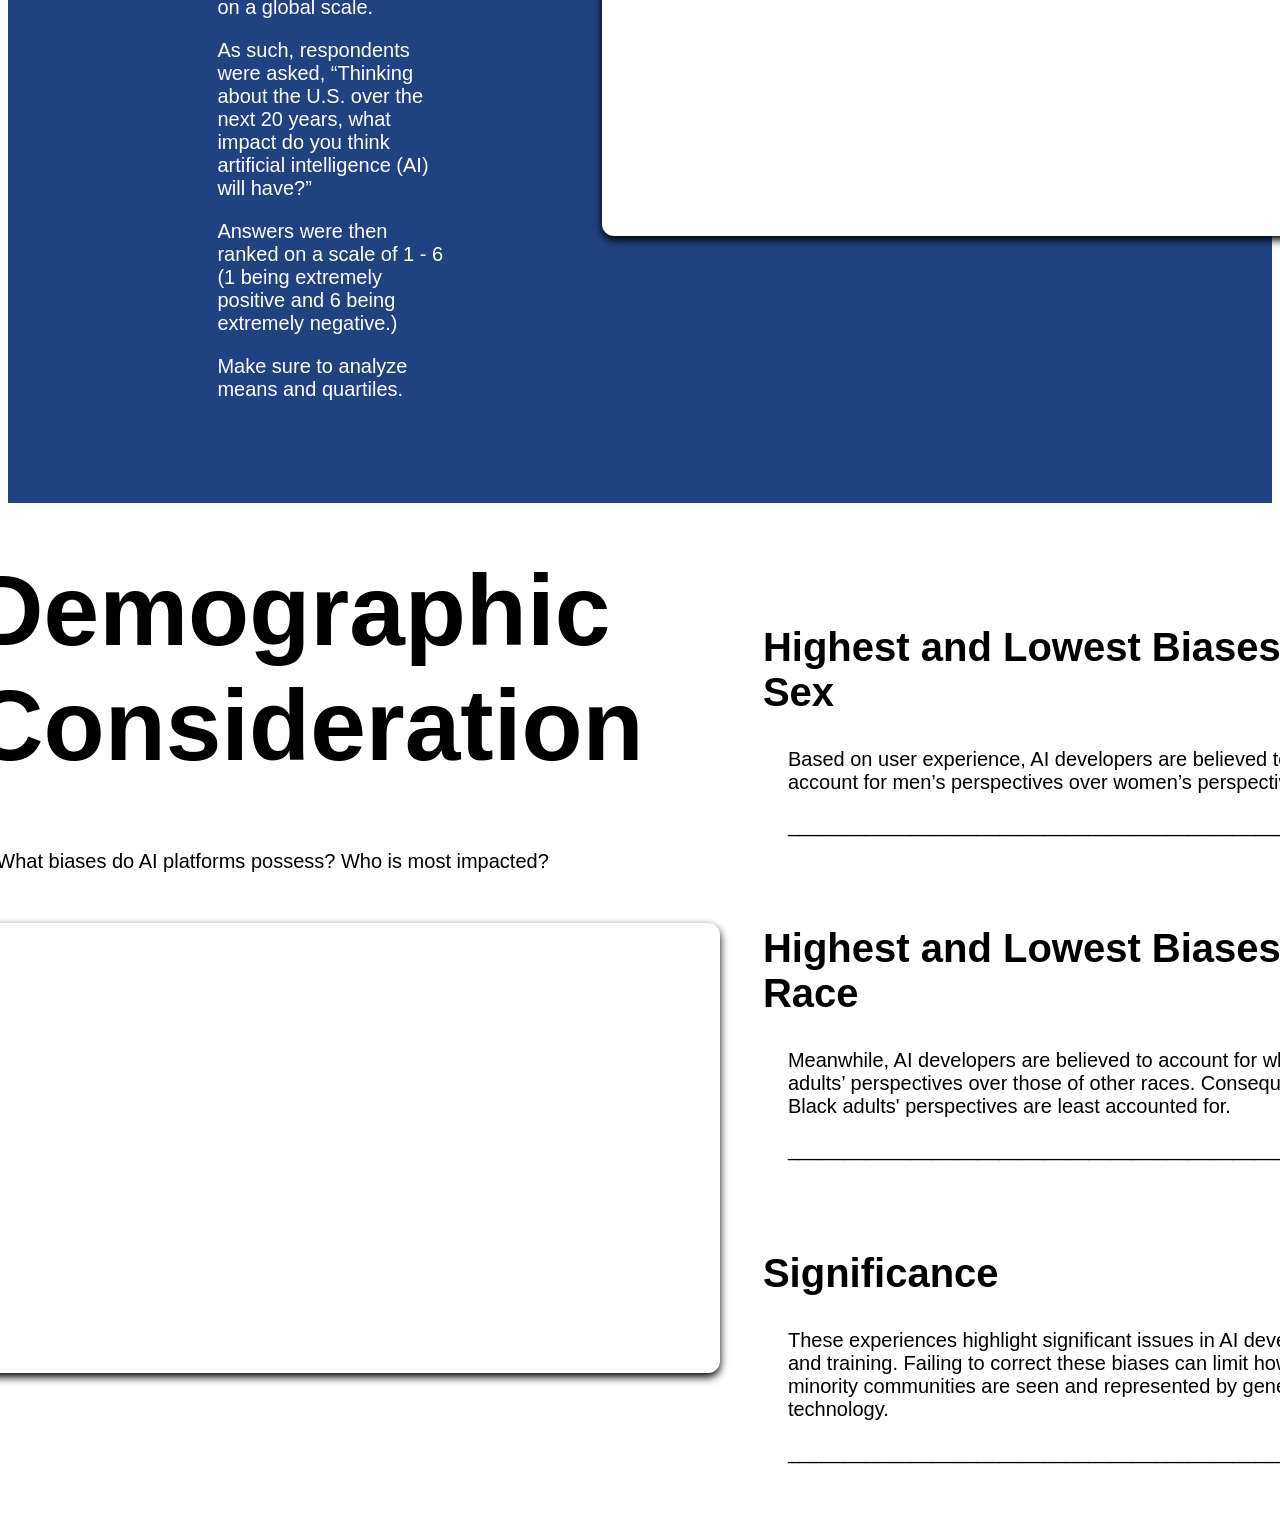
==== commit b9912f59: "Formatting and color schemes" ====
--- a/index.html
+++ b/index.html
@@ -31,7 +31,7 @@
             
     </div>
     <p>Note: All categorical ordinal charts use a range of "Most Negative Impact" (minimum) to "Most Positive Impact" (maximum)</p>
-
+    <br><br><br>
     <div class="page3" id="three">
         <div class="container">
             <div>
@@ -82,13 +82,13 @@
 
 <div class = "page5" id="five">
     <div class="container">
-        <div class="header"><h1> Future Impact </h1></div>
+        <div class="header"></div>
         <div class="content">
             <div class = "card"><svg id="future_main_impact"></svg></div>
         </div>
         
         <div class = "menu" >
-            <br><br><br><br><br><br><br><br><br>
+            <h1> Future Impact </h1>
             <p>
                 AI integration poses questions for evolution on a global scale.  </p> 
             <p>
@@ -96,7 +96,7 @@
                 next 20 years, what impact do you think artificial intelligence (AI) will have?” </p>
                 <p> Answers were then ranked on a scale of 1 - 6 (1 being extremely positive and 6 being extremely negative.)</p>
             <p>
-                Make sure to analyze means, quartiles, and potential outliers.
+                Make sure to analyze means and quartiles.
             </p>
         </div>
     </div>
@@ -110,24 +110,28 @@
             <div class = "card"><svg id="demographic"></svg></div>
         </div>
     <div class = "content">
+        <br><br>
         <h2>Highest and Lowest Biases for Sex</h2>
         <p>
             Based on user experience, AI developers are believed to account for 
             men’s perspectives over women’s perspectives.  
         </p>
         <p>__________________________________________________________</p> 
+        <br><br>
         <h2> Highest and Lowest Biases for Race</h2>
             <p>
                     Meanwhile, AI developers are believed to account for white adults’ perspectives over those of other races. Consequently, Black adults' 
                     perspectives are least accounted for. 
             </p>
             <p>__________________________________________________________</p> 
+            <br><br>
             <h2>Significance</h2>
             <p>
                     These experiences highlight significant issues in AI development and training. Failing to correct these biases can limit how minority communities 
                     are seen and represented by generative technology.
             </p>
             <p>__________________________________________________________</p> 
+            <br><br>
         </div>
     </div>
 </div>
--- a/styles/styles.css
+++ b/styles/styles.css
@@ -167,7 +167,7 @@
 .page5{
 
     background-color: #214281;
-    height: 1300px;
+    height: 1000px;
     color: white;
     justify-content:center;
     align-items: center;
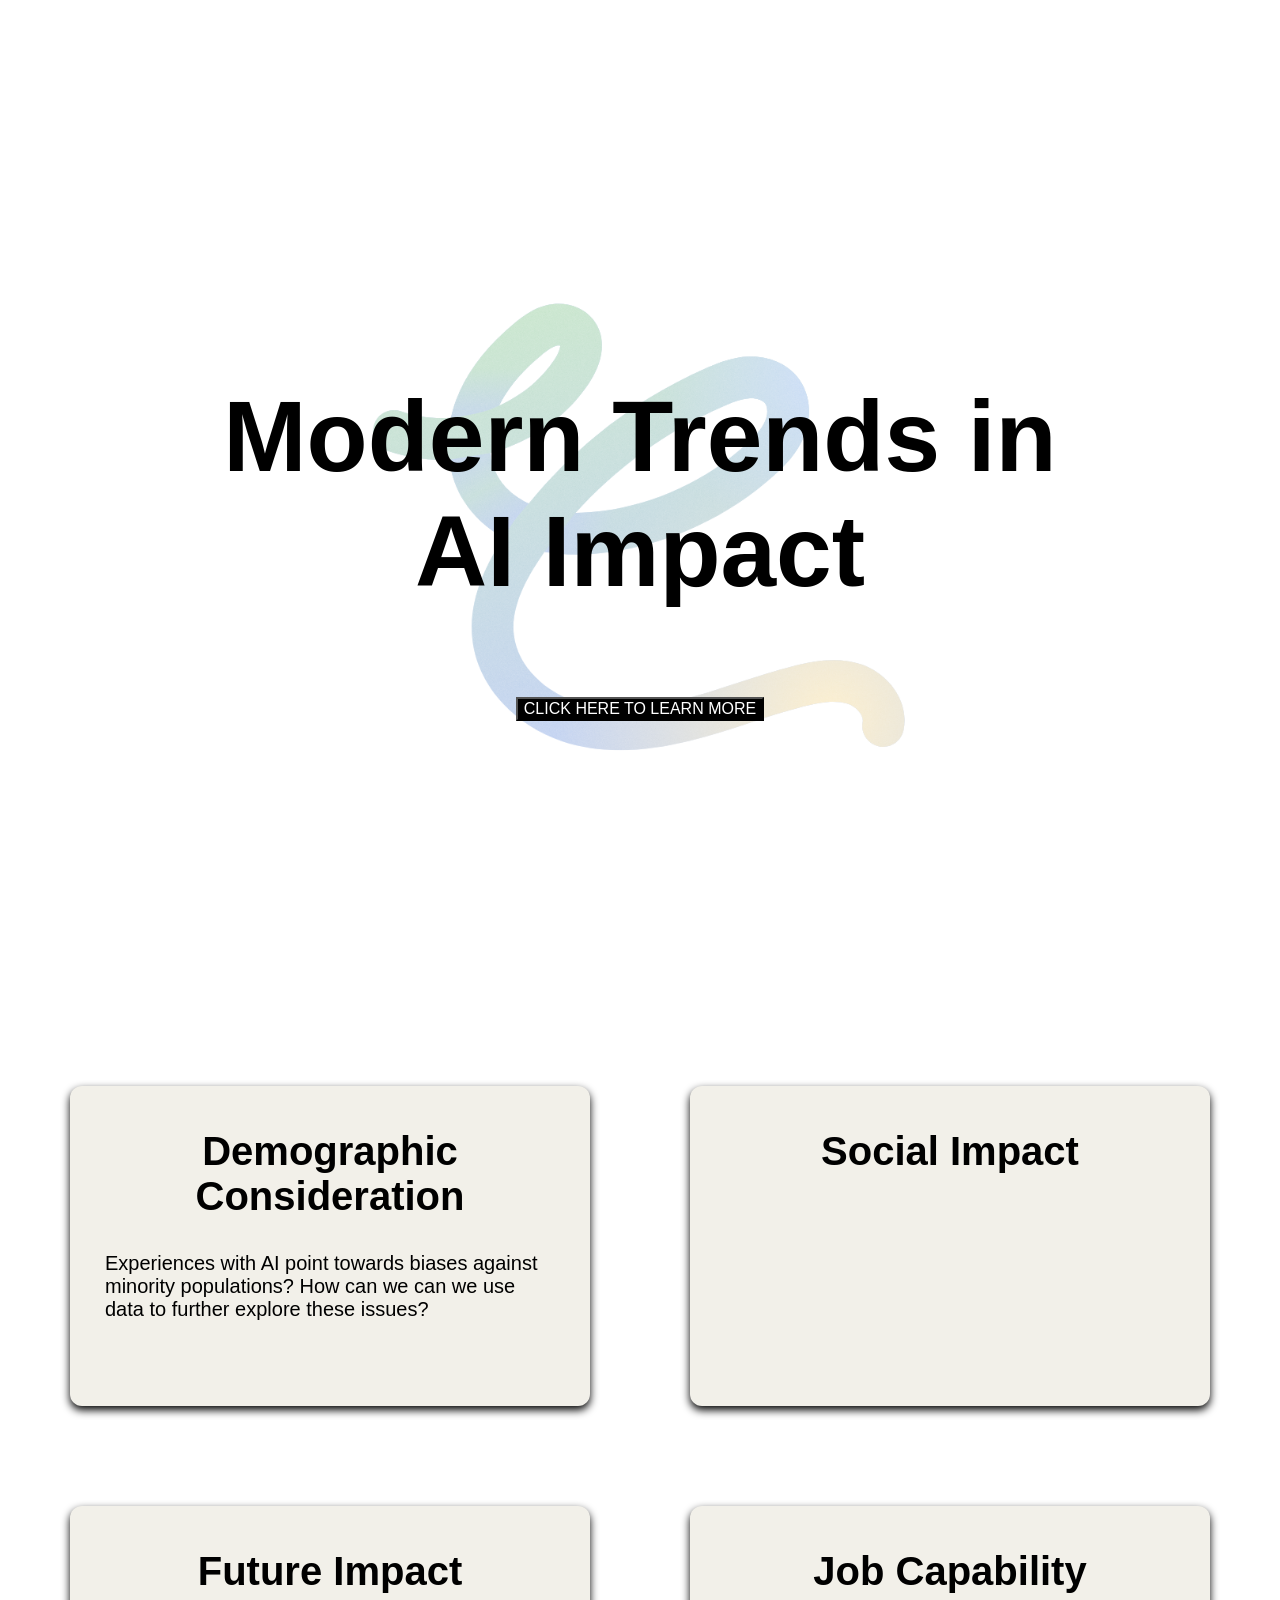
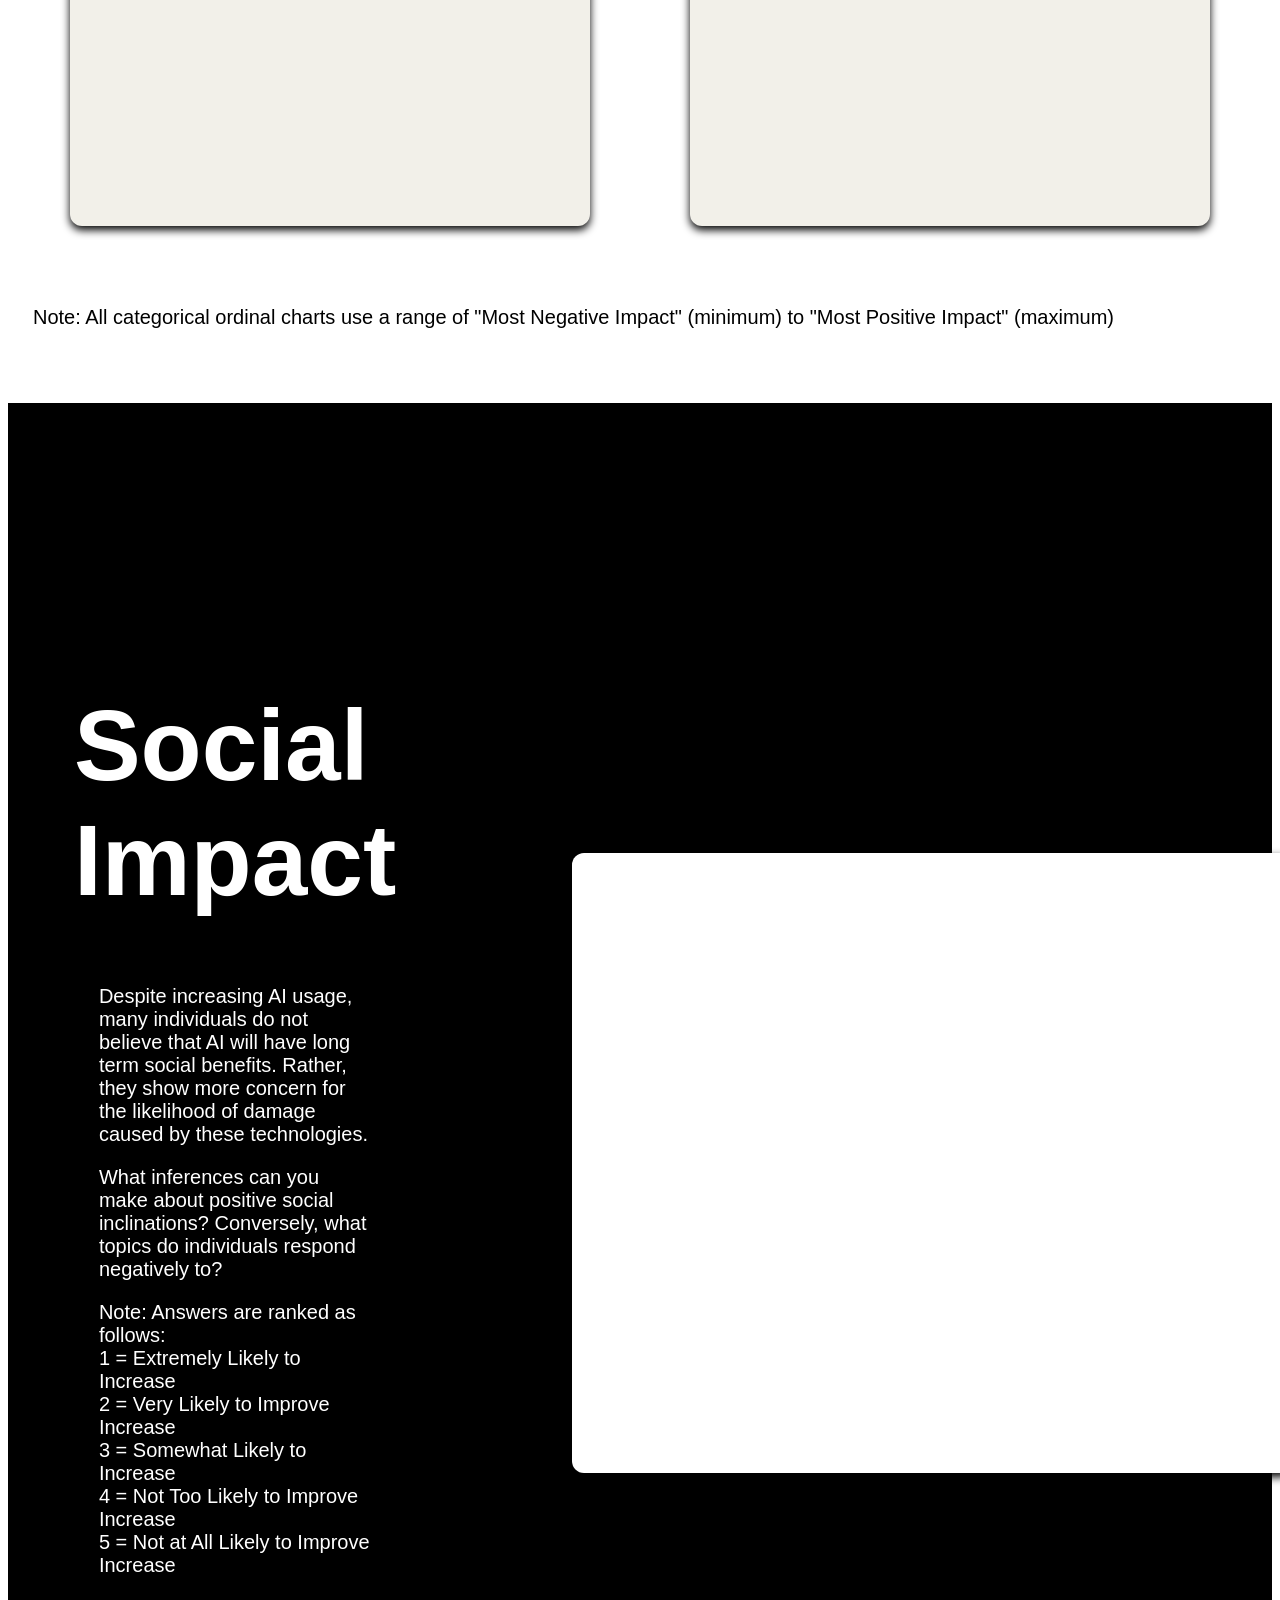
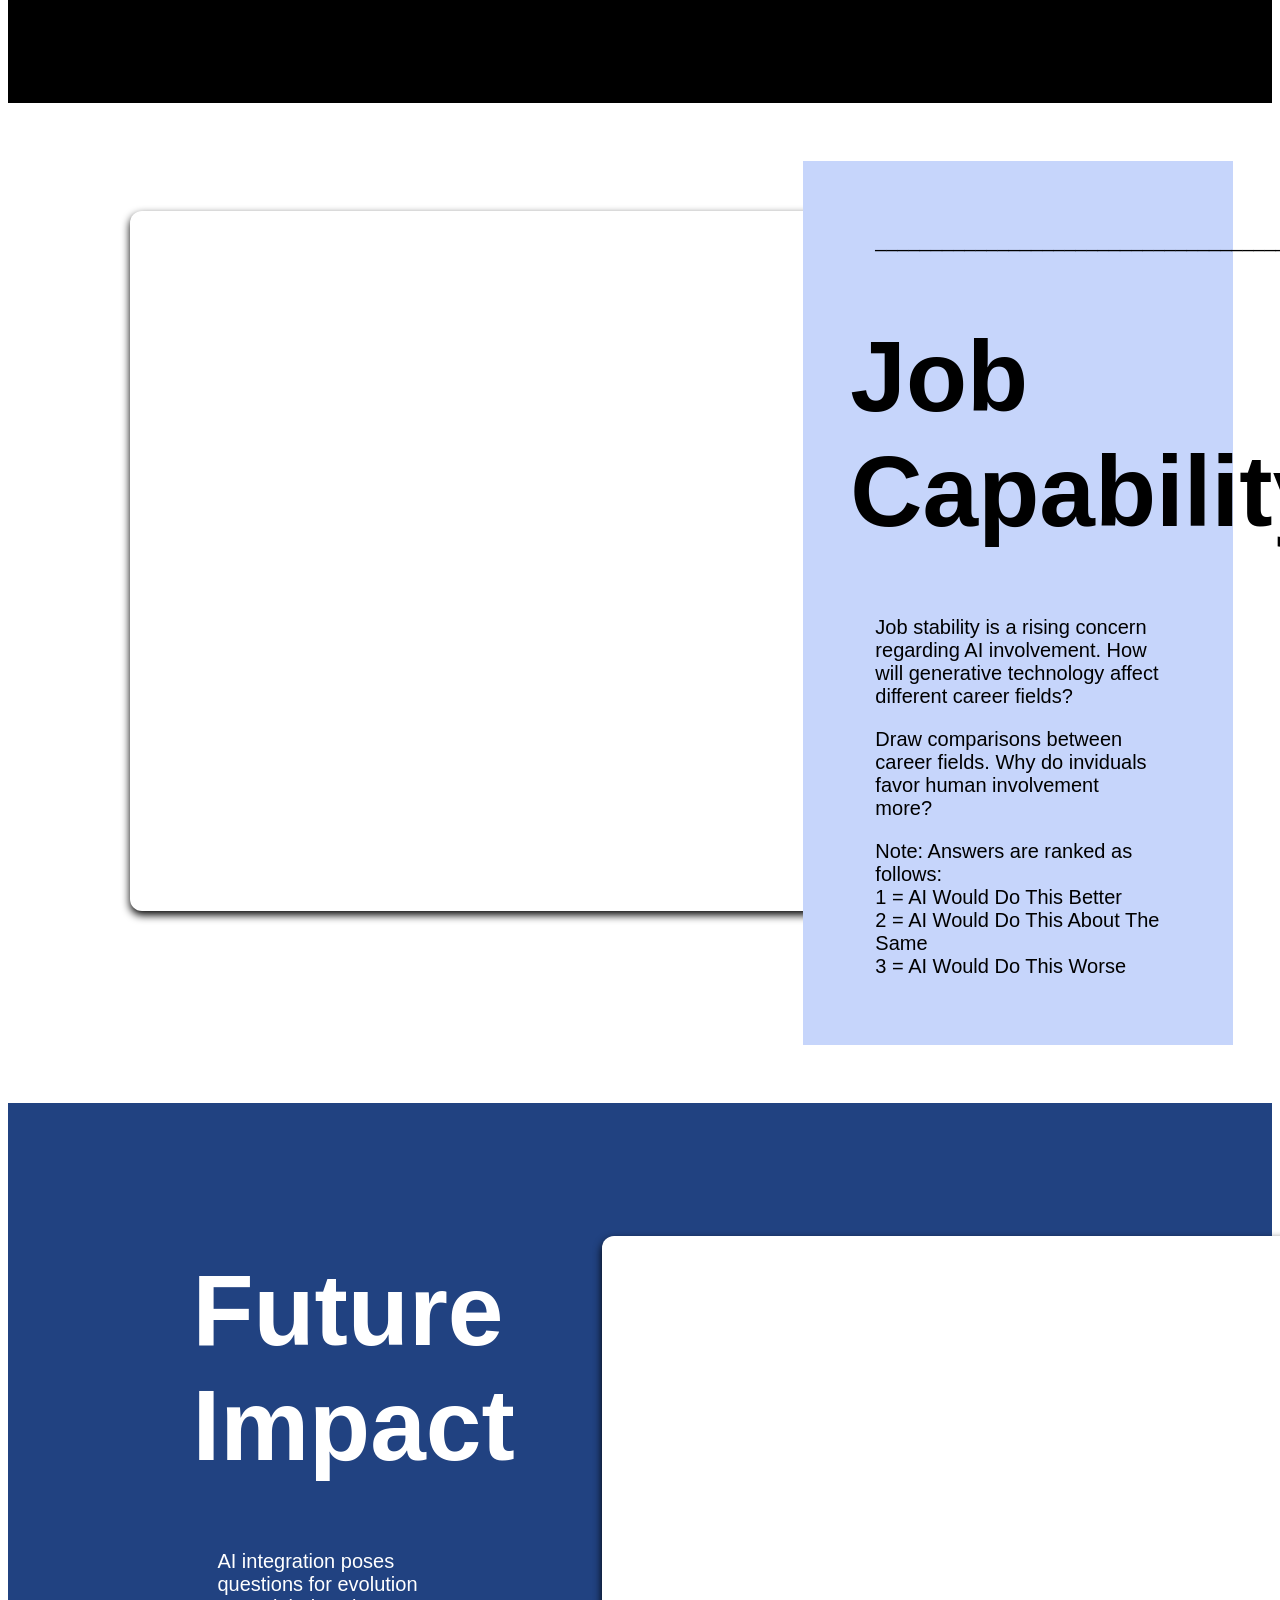
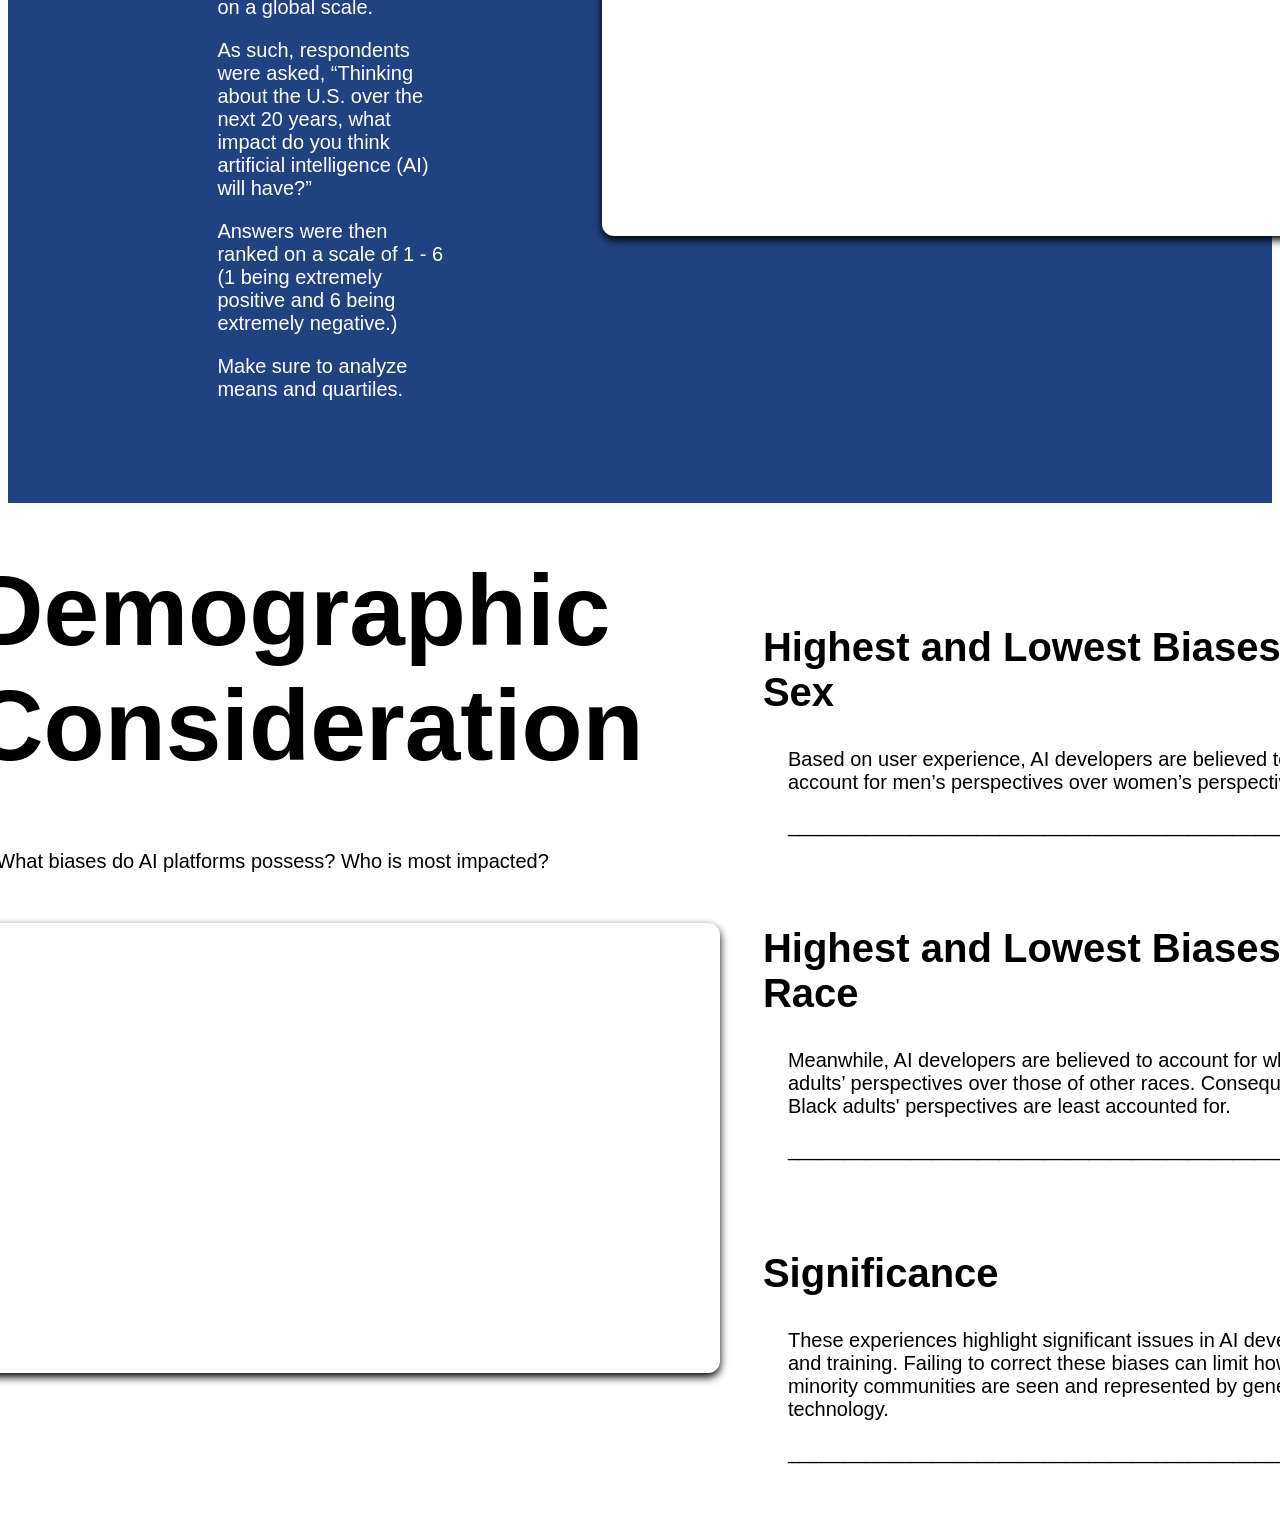
==== commit d2459366: "Stacked hover tooltip Co-authored-by: Copilot <copilot@github.com>" ====
--- a/index.html
+++ b/index.html
@@ -13,7 +13,7 @@
 
     <div class="page1">
         <h1> Modern Trends in <br> AI Impact</h1>
-        <p><button onclick="window.location.href='#targetDiv'">HOVER OVER EACH GRAPH TO LEARN MORE</button></p>
+        <p><button onclick="window.location.href='#targetDiv'">CLICK HERE  TO LEARN MORE</button></p>
     </div>
 
     <div class="page2" id="targetDiv">
@@ -135,6 +135,7 @@
         </div>
     </div>
 </div>
+<div id="tooltip" class="tooltip"></div>
 </div>
 
 <script src="scripts/job.js"></script>
--- a/styles/styles.css
+++ b/styles/styles.css
@@ -257,11 +257,16 @@
     margin-right:auto;
     width:1800;
 }
-/* 
+
 html{
     scroll-behavior: smooth;
-} */
+}
 
 svg{
   overflow: visible;
+}
+
+.tooltip {
+  position: absolute;
+  pointer-events: none;
 }
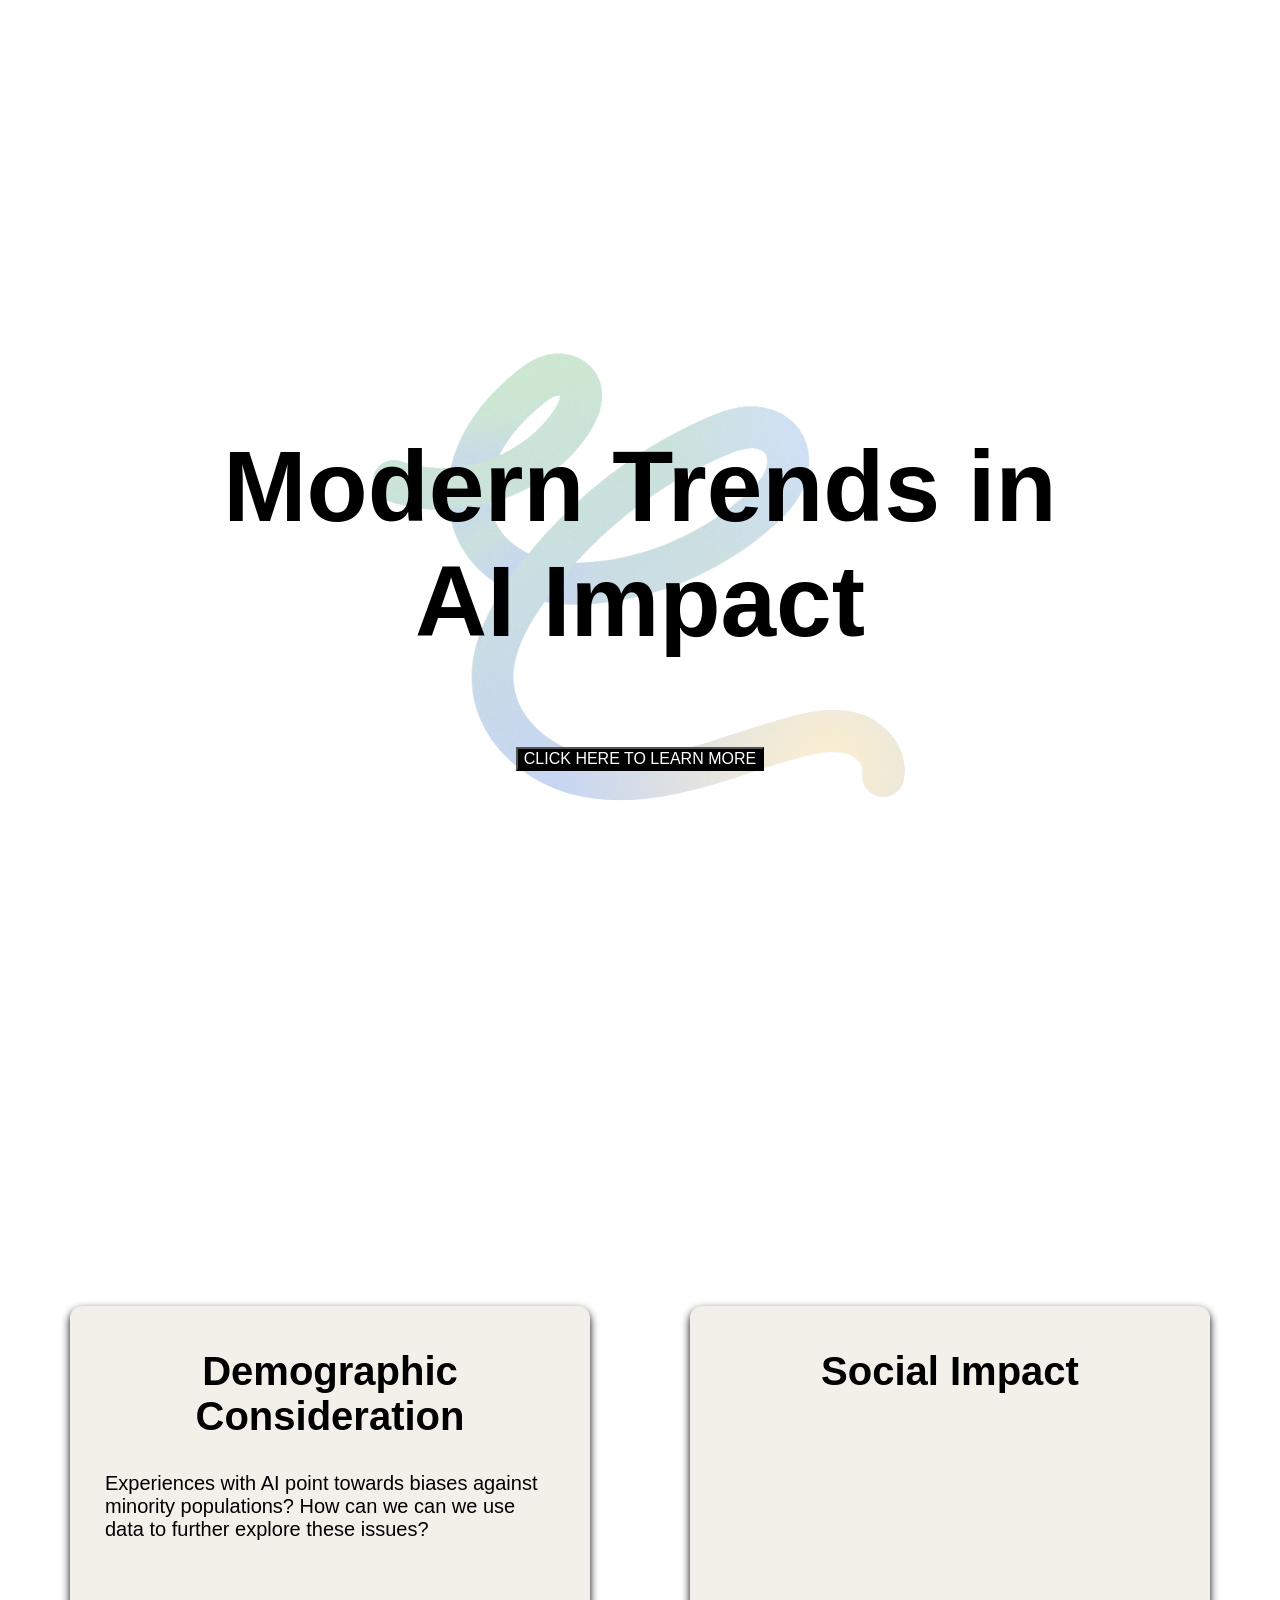
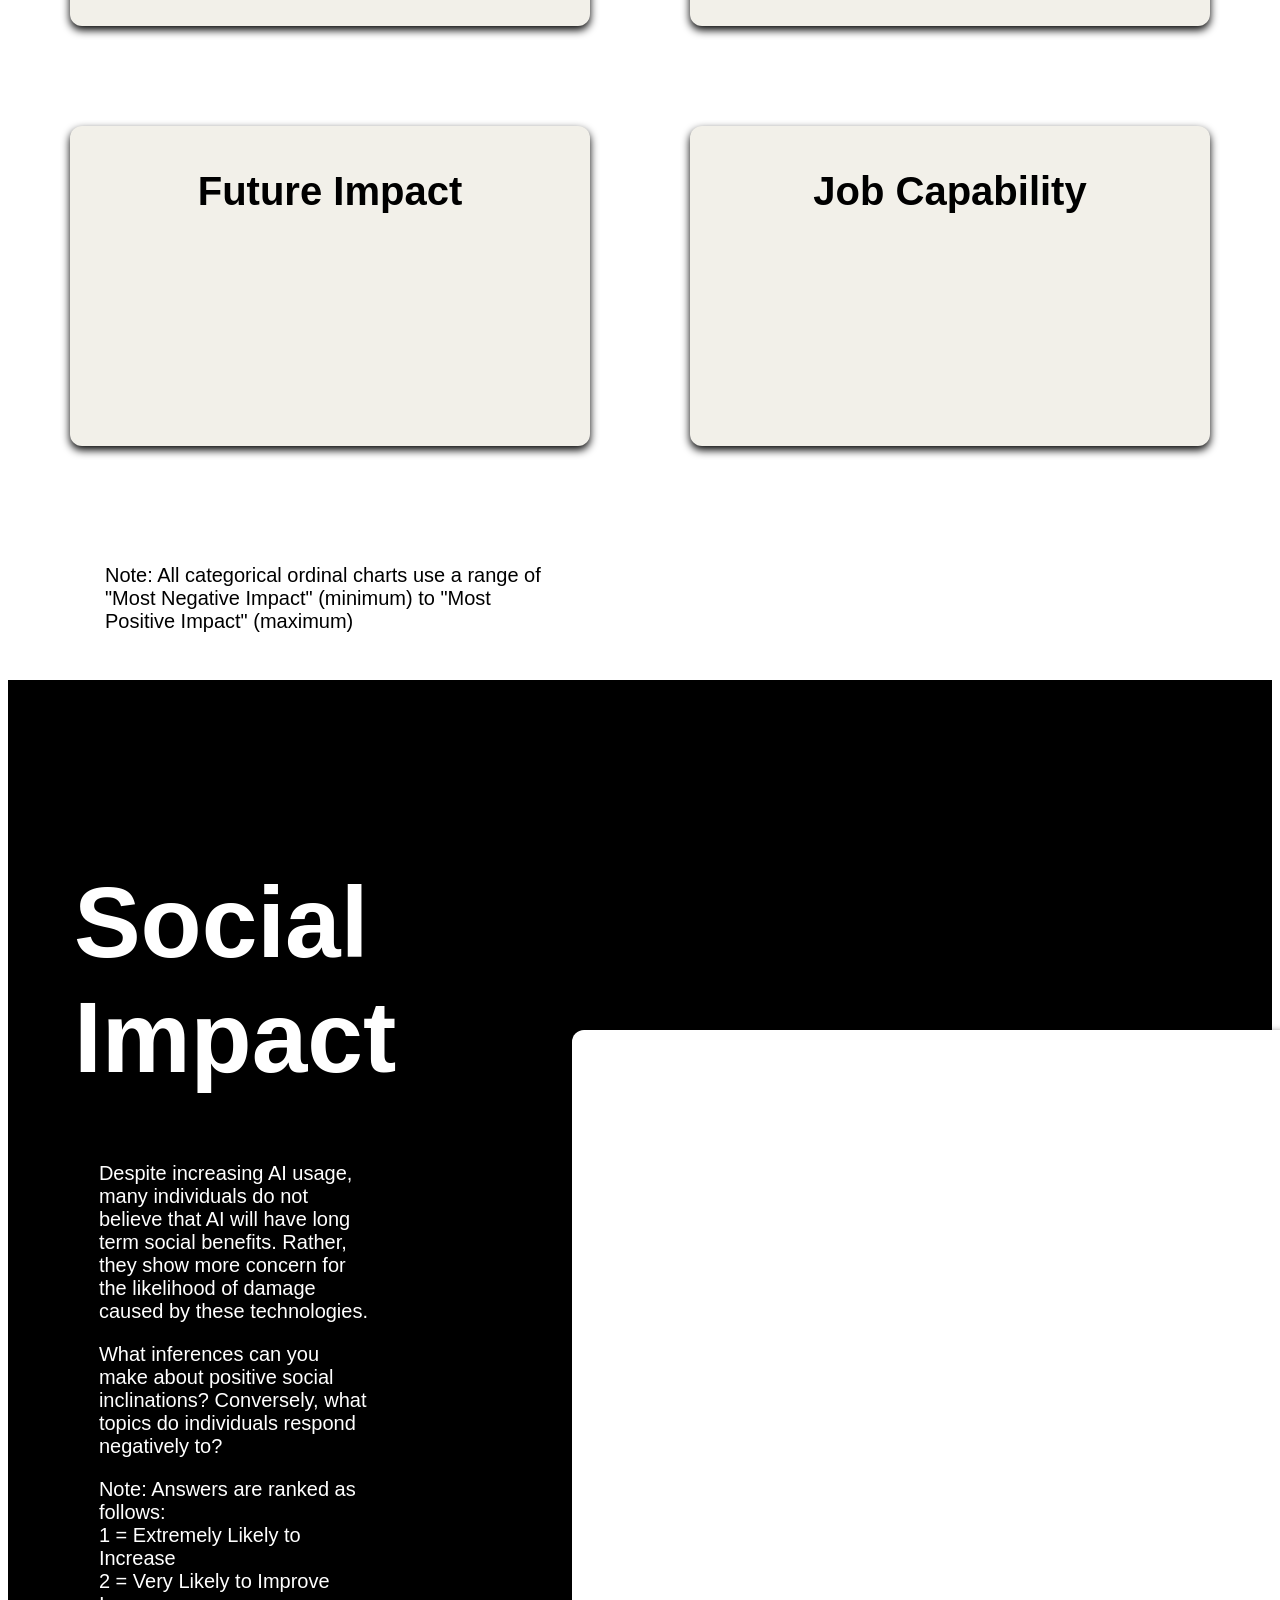
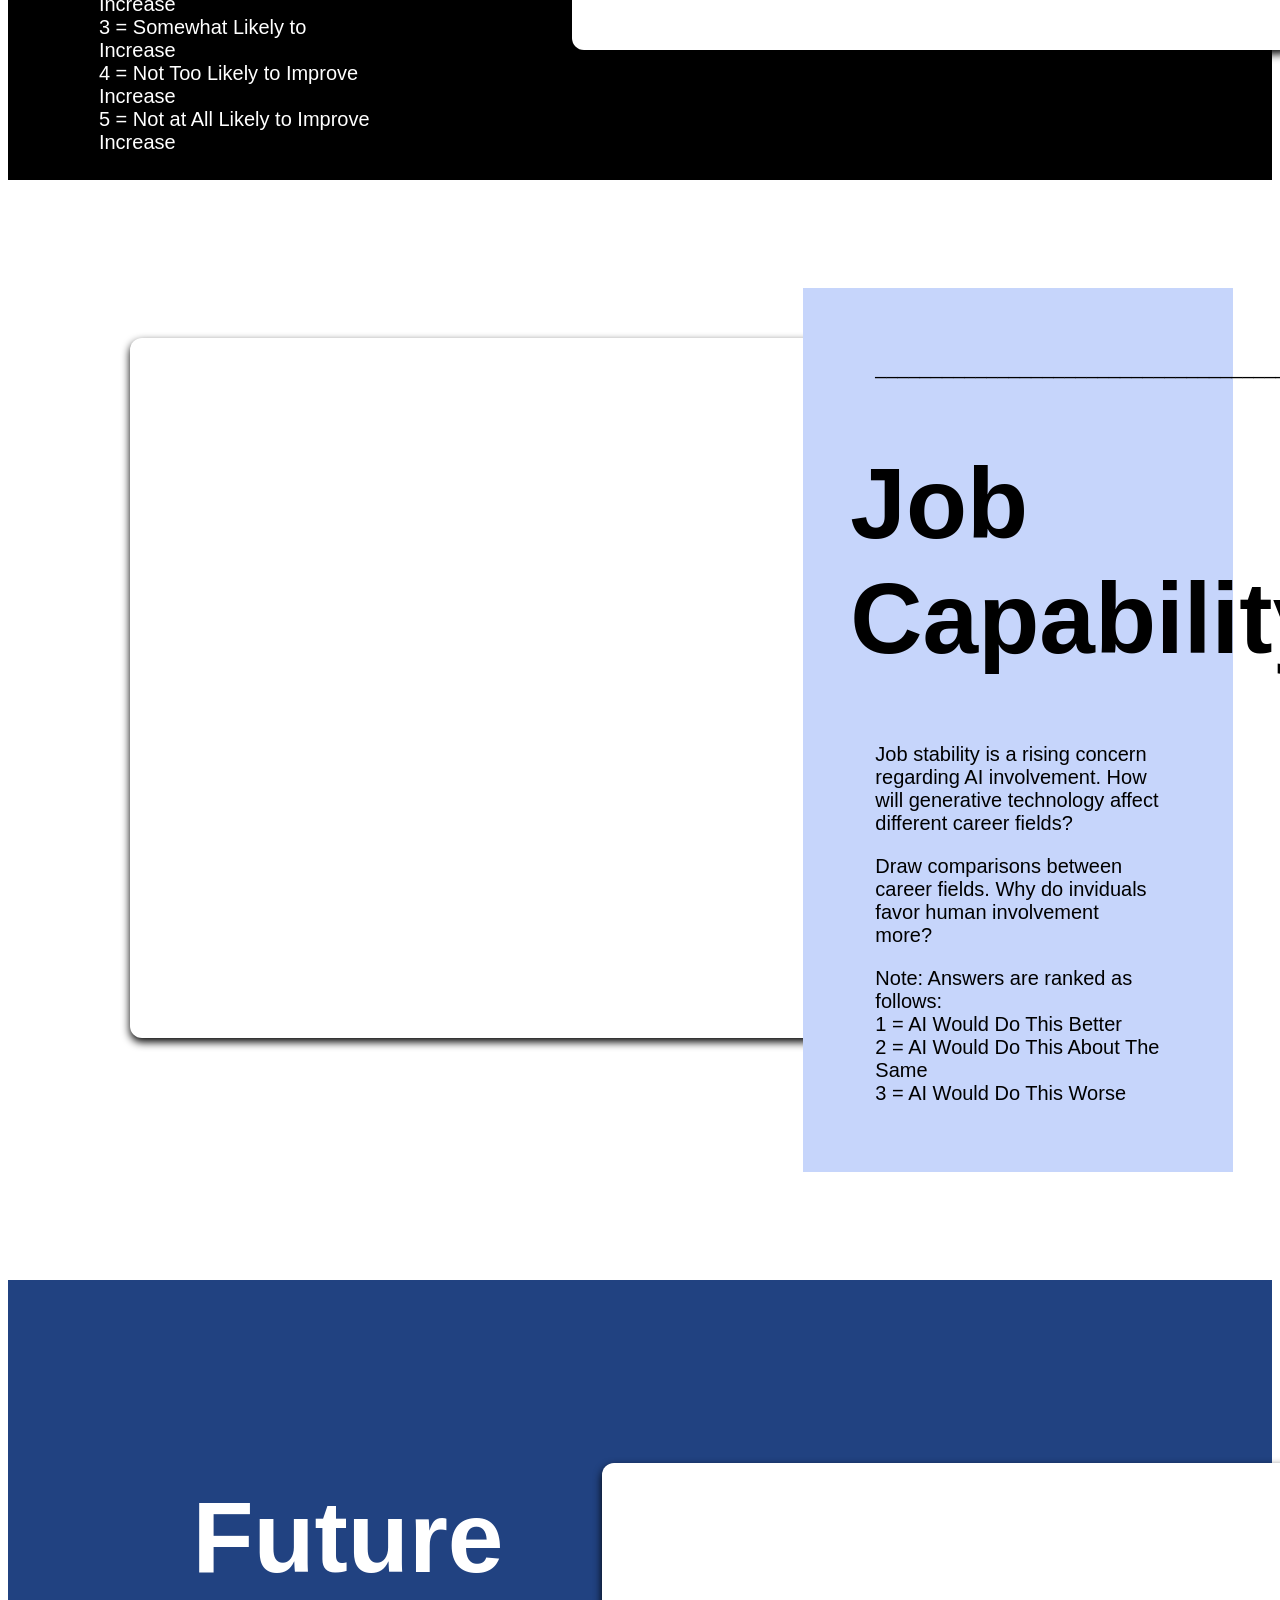
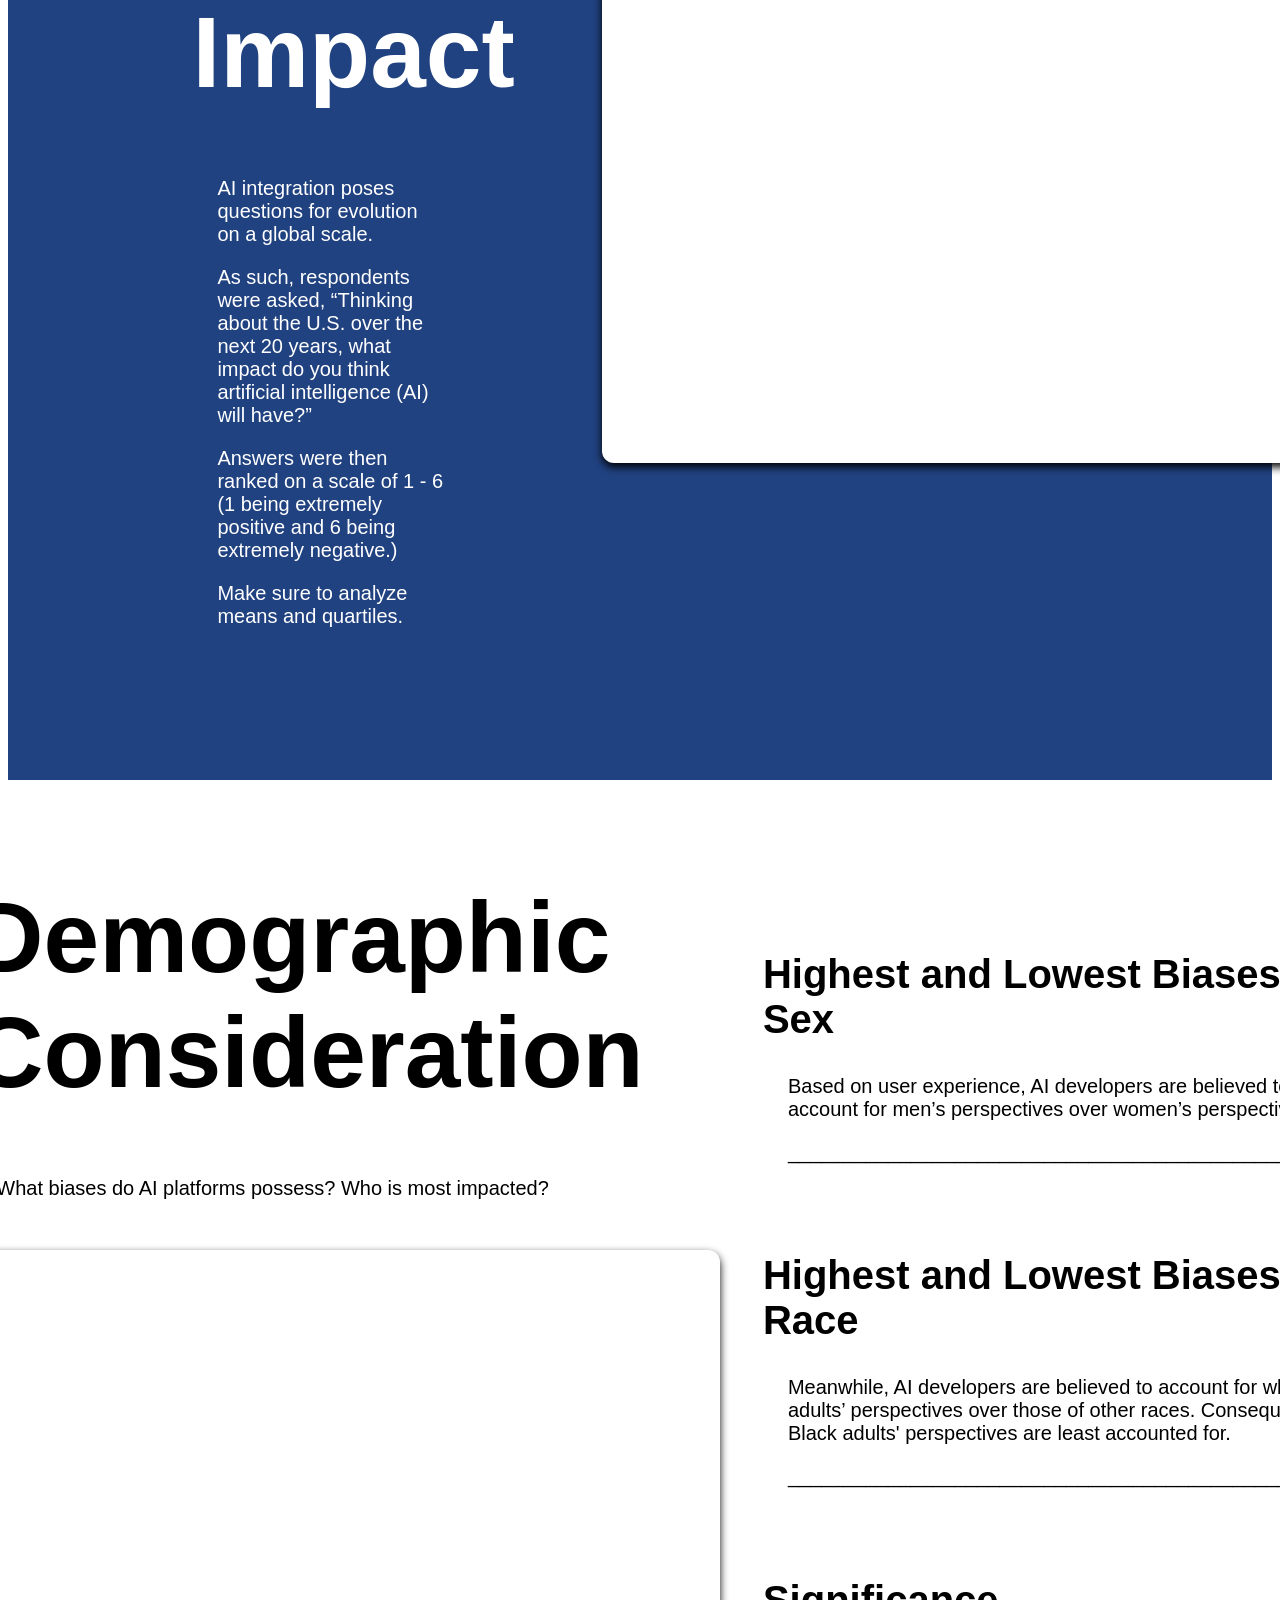
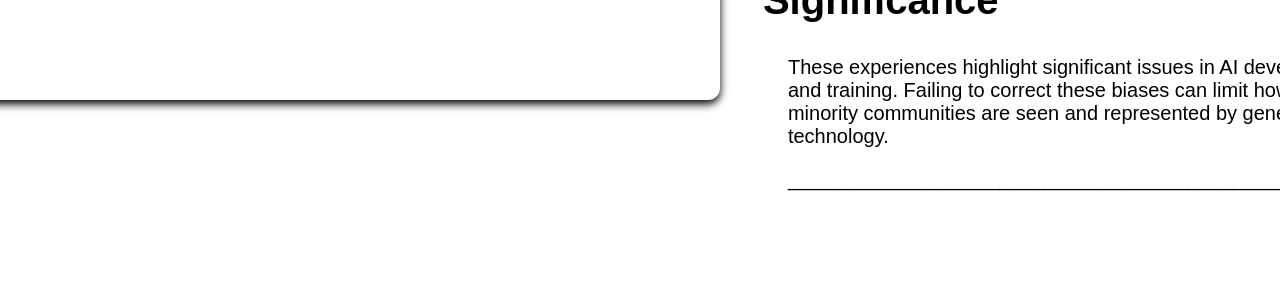
==== commit 5d99101a: "div height Co-authored-by: Copilot <copilot@github.com>" ====
--- a/index.html
+++ b/index.html
@@ -25,12 +25,13 @@
                     </p>
                 </div>
                 <div class="card"><h2>Social Impact</h2><svg id="social_impact"></svg></div>
-                <div class="card"><h2>Future Impact</h2><svg id="future_impact"></svg></div>
-                <div class="card"><h2>Job Capability</h2><svg id="job_capability" ></svg></div>
+                <div class="card" style="margin-bottom: 20px;"><h2>Future Impact</h2><svg id="future_impact"></svg>
+                        <p style="margin-top: 160px;">Note: All categorical ordinal charts use a range of "Most Negative Impact" (minimum) to "Most Positive Impact" (maximum)</p>
+                </div>
+                <div class="card"><h2>Job Capability</h2><svg id="job_capability" ></svg>
+                </div>
             </div>
-            
     </div>
-    <p>Note: All categorical ordinal charts use a range of "Most Negative Impact" (minimum) to "Most Positive Impact" (maximum)</p>
     <br><br><br>
     <div class="page3" id="three">
         <div class="container">
--- a/styles/styles.css
+++ b/styles/styles.css
@@ -39,7 +39,7 @@
         align-items : center;
         justify-content:center;
         align-items: center;
-        height: 1000px;
+        height: 1100px;
 
         h1{
             display: flex;
@@ -50,7 +50,7 @@
     }
 
     .page2{
-      
+        height: 1100px;
          justify-content:center;
         align-items: center;
         display: flex;
@@ -80,9 +80,8 @@
     }
 
 .page3{
-
+    height: 1100px;
     background-color: black;
-    height: 1300px;
     color: white;
 
       justify-content:center;
@@ -120,19 +119,18 @@
 }
 
 .page4{
-
- height: 1000px;
-    color: black;
-      justify-content:center;
-        align-items: center;
-        display: flex;
+height: 1100px;
+color: black;
+justify-content:center;
+align-items: center;
+display: flex;
 
 .container {
   display: grid;
   grid-template-areas:
-    "header header"
-    "menu content"
-    "footer footer";
+  "header header"
+  "menu content"
+  "footer footer";
   grid-template-columns: 3fr 2fr;
   gap: 3px;
 
@@ -165,9 +163,8 @@
 
 }
 .page5{
-
+    height: 1100px;
     background-color: #214281;
-    height: 1000px;
     color: white;
     justify-content:center;
     align-items: center;
@@ -205,7 +202,7 @@
 }
 
 .page6{
-    height: 1000px;
+    height: 1100px;
     color: black;
     justify-content:center;
     align-items: center;
@@ -269,4 +266,11 @@
 .tooltip {
   position: absolute;
   pointer-events: none;
-}+  font-family: sans-serif;
+}
+
+.hideme
+{
+    opacity:0;
+}
+
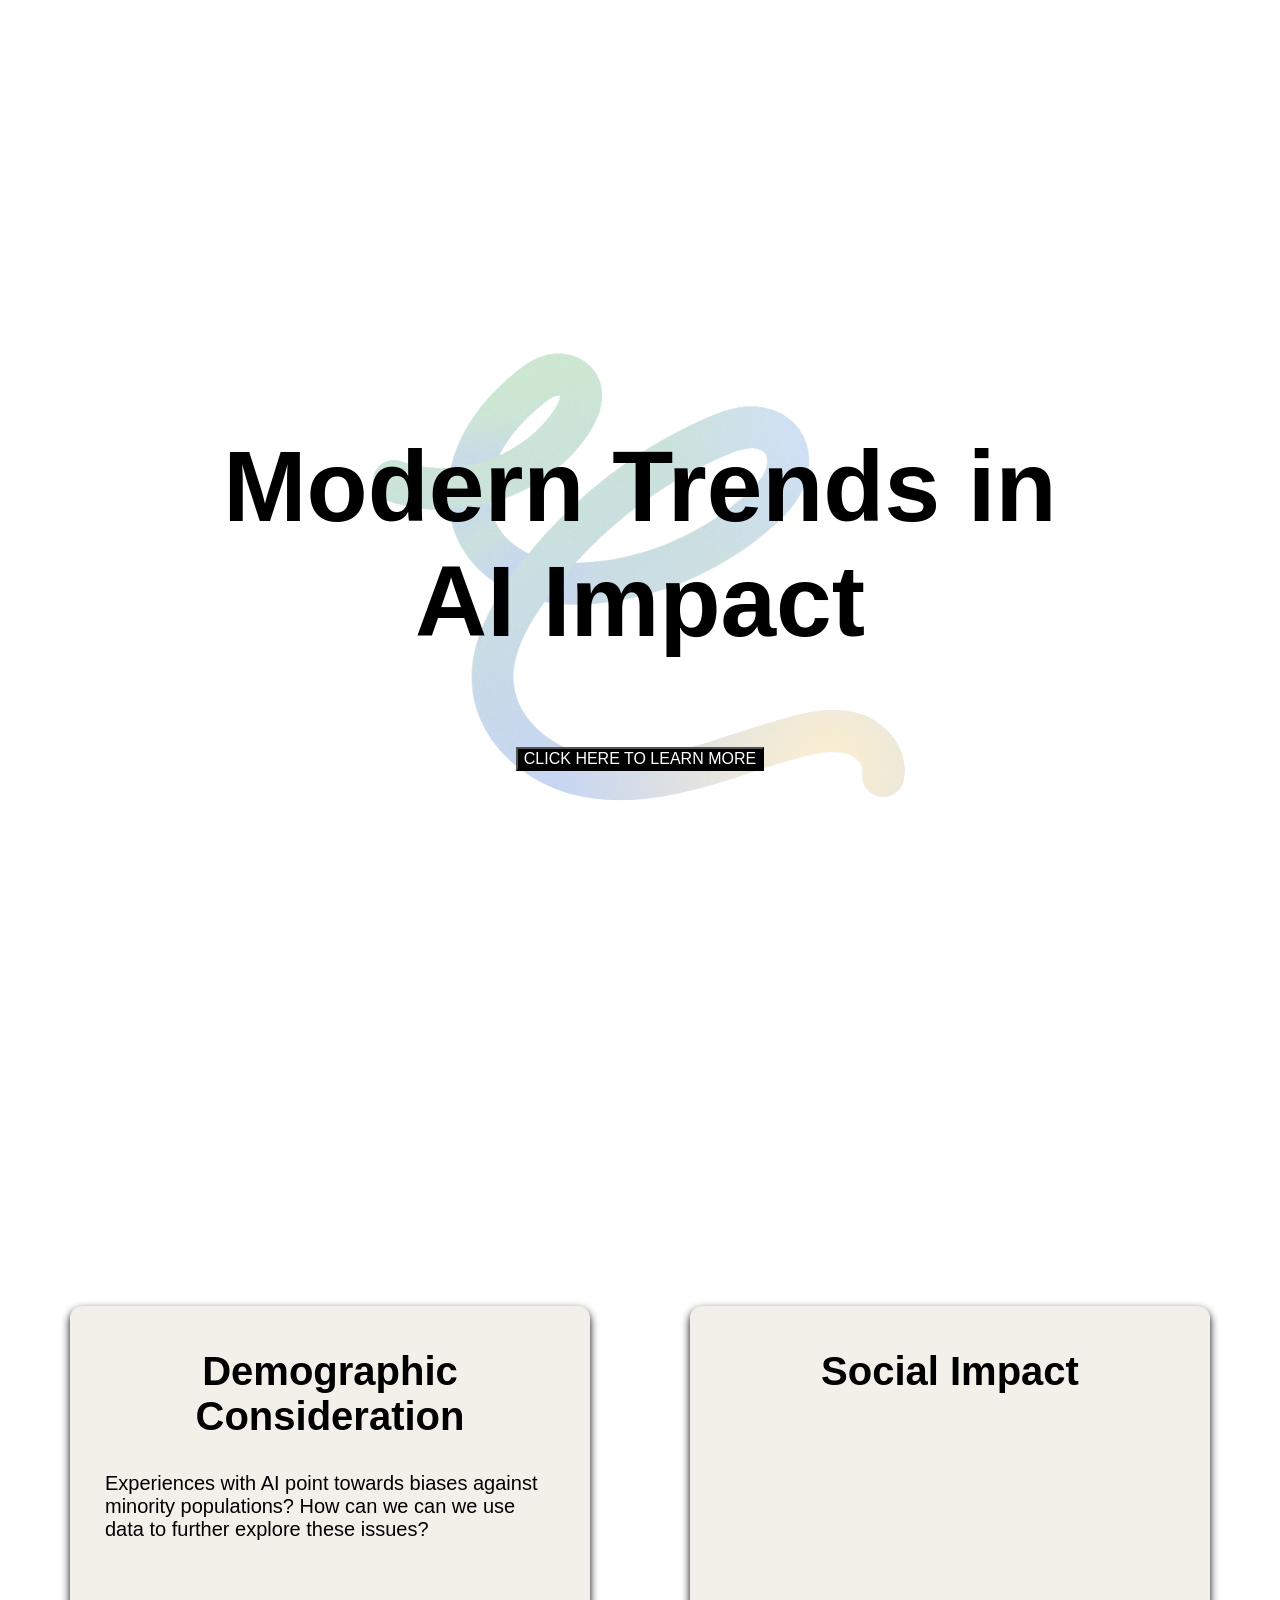
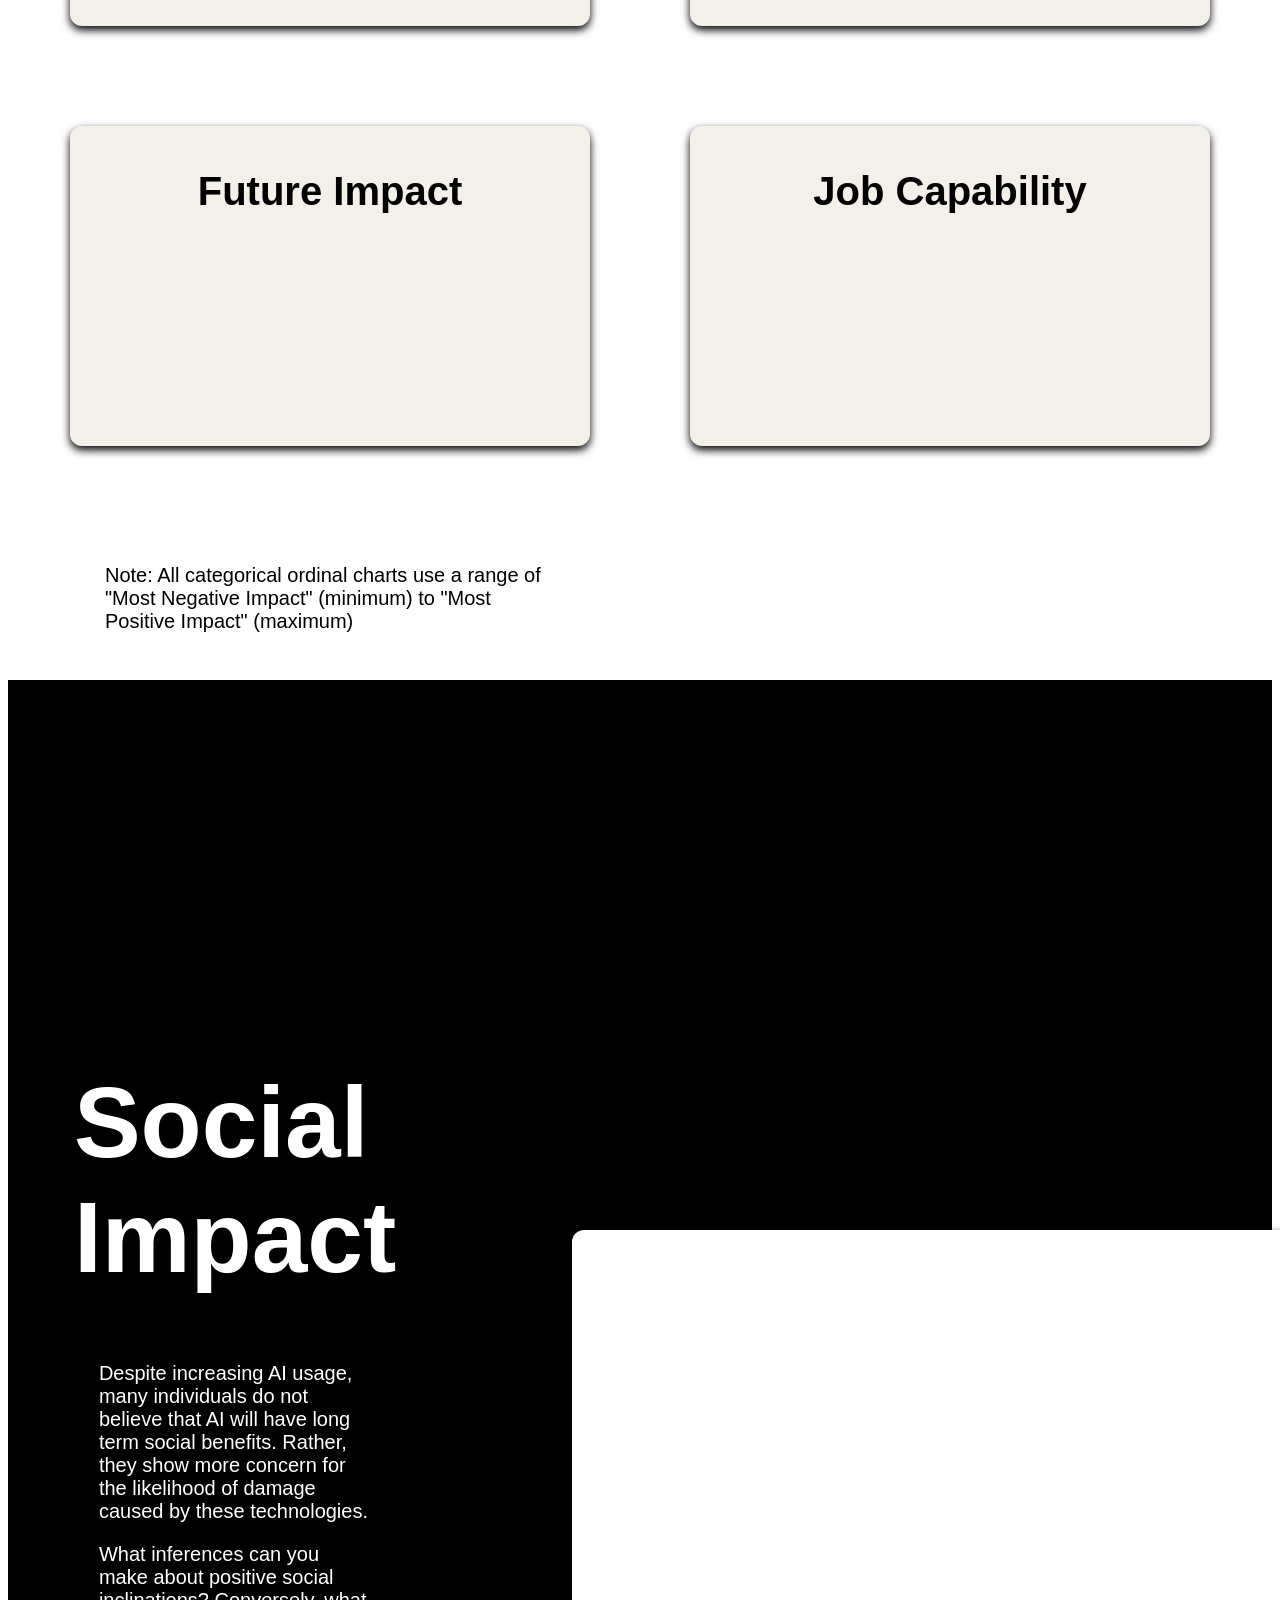
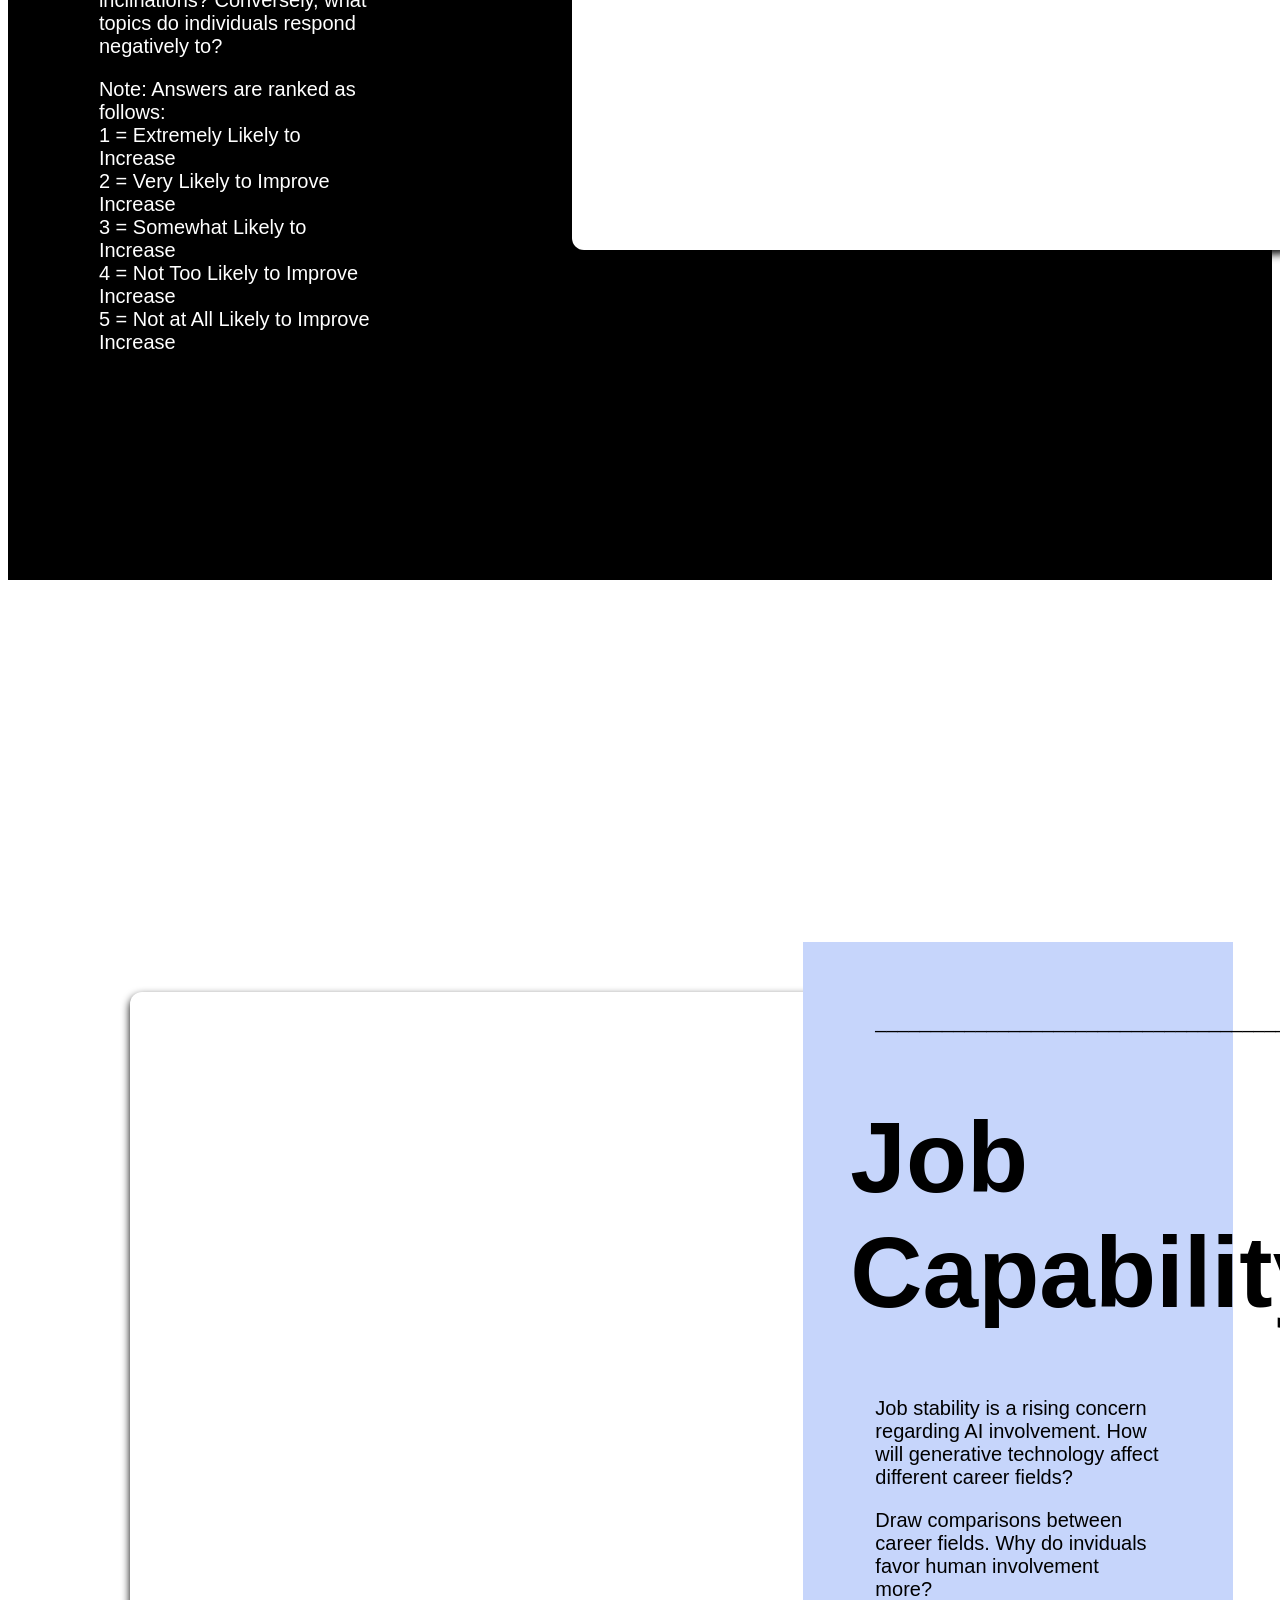
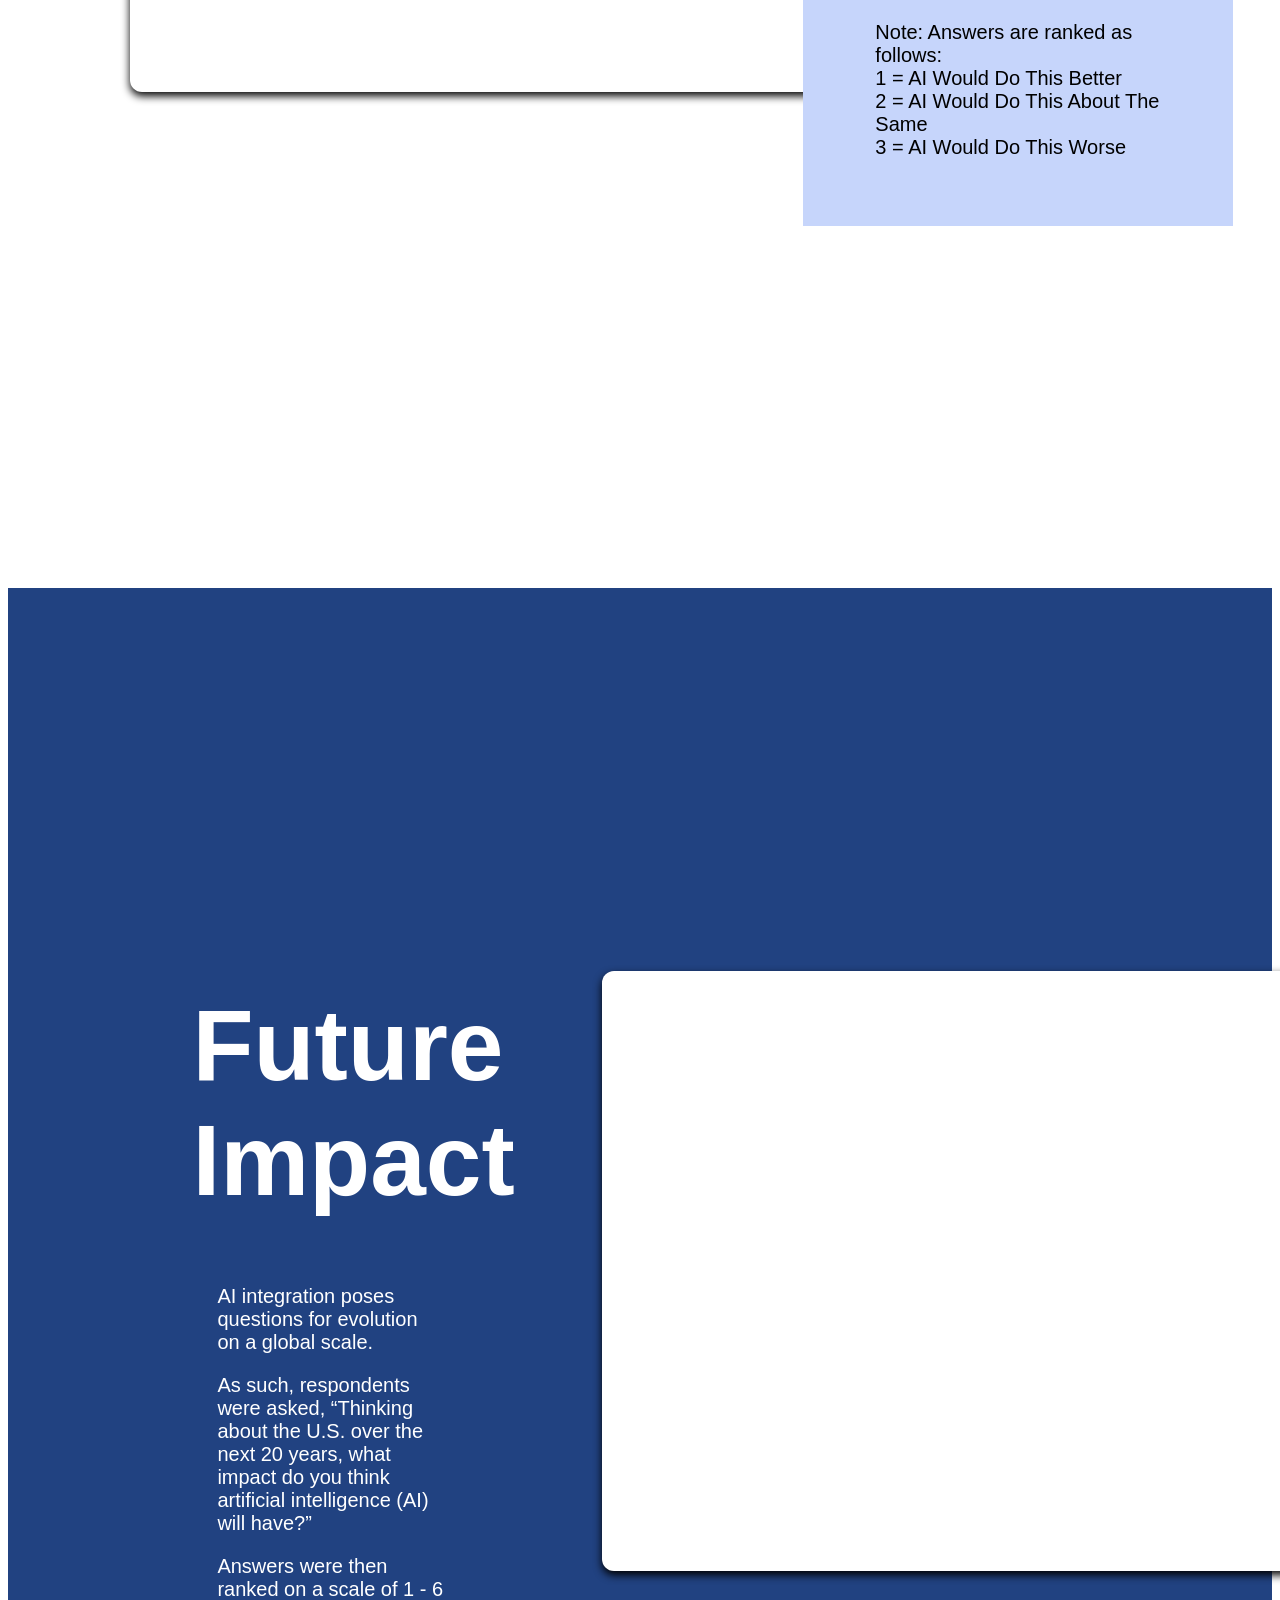
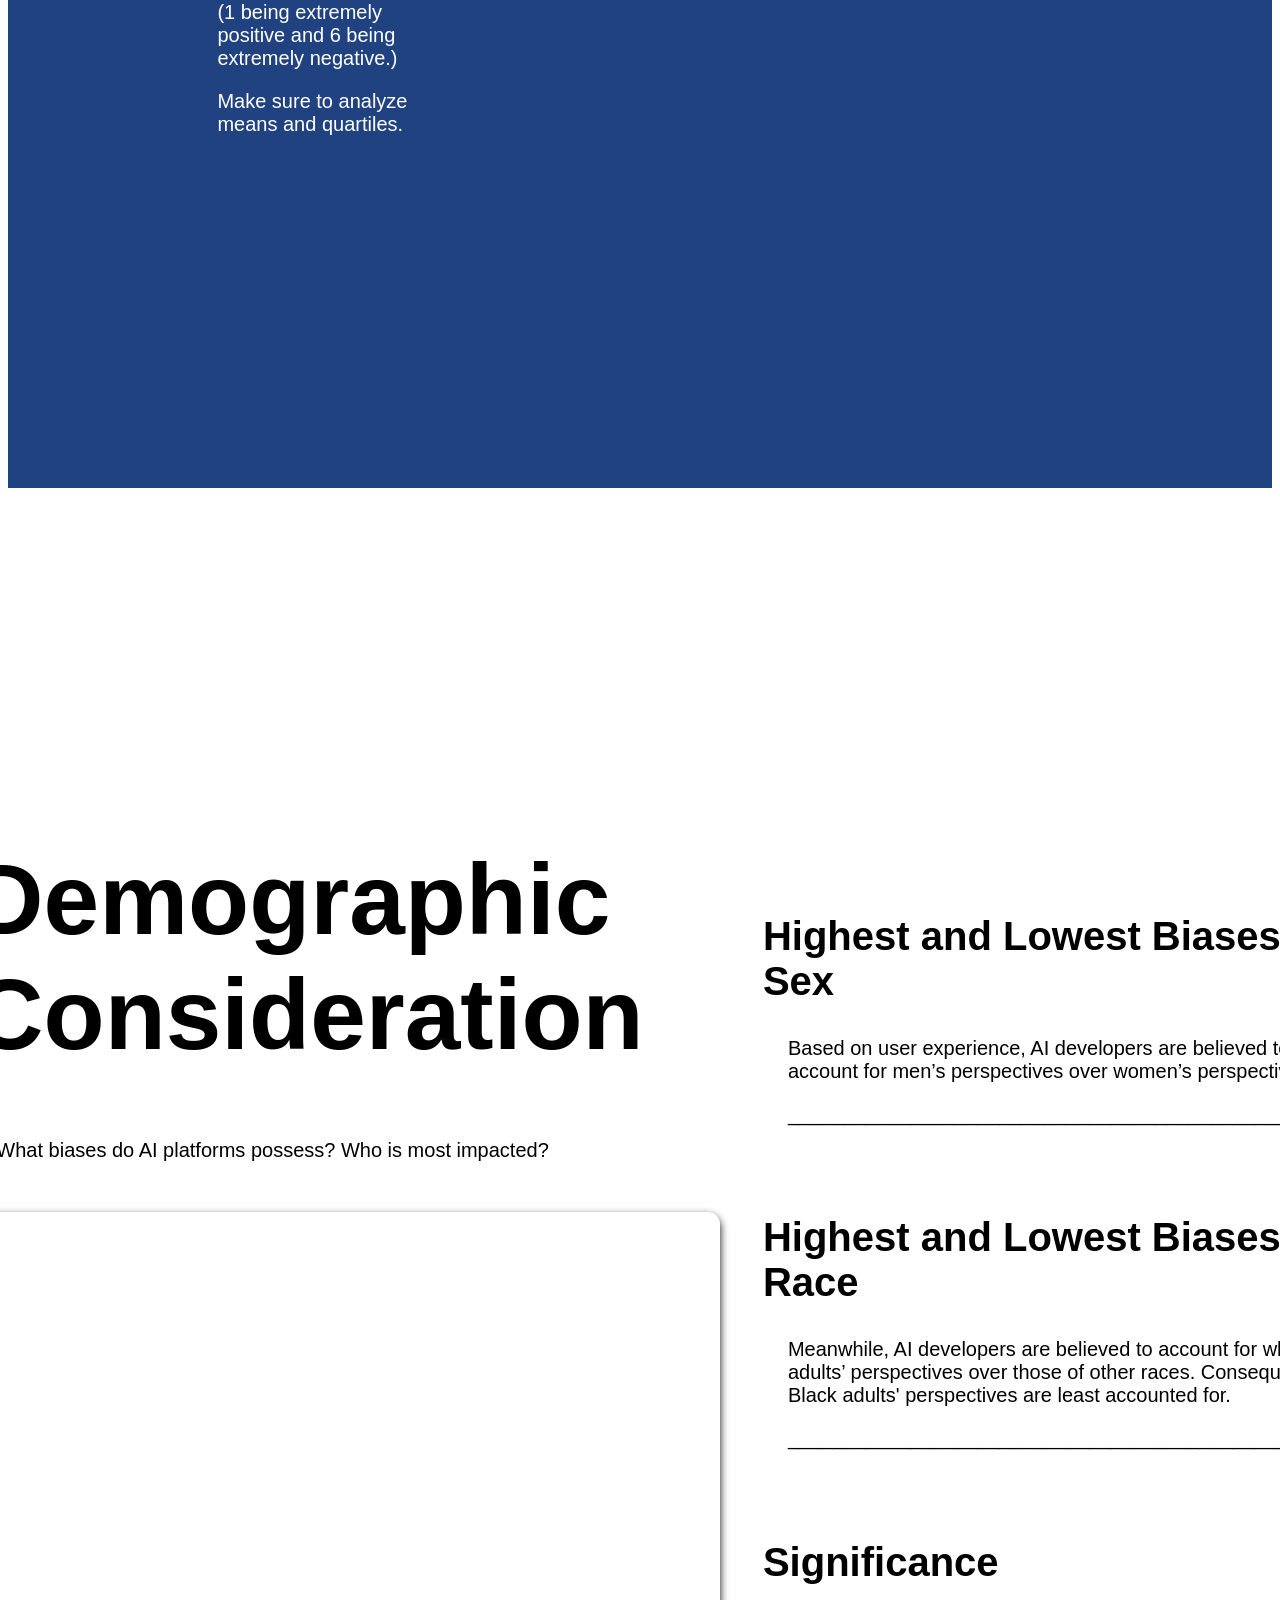
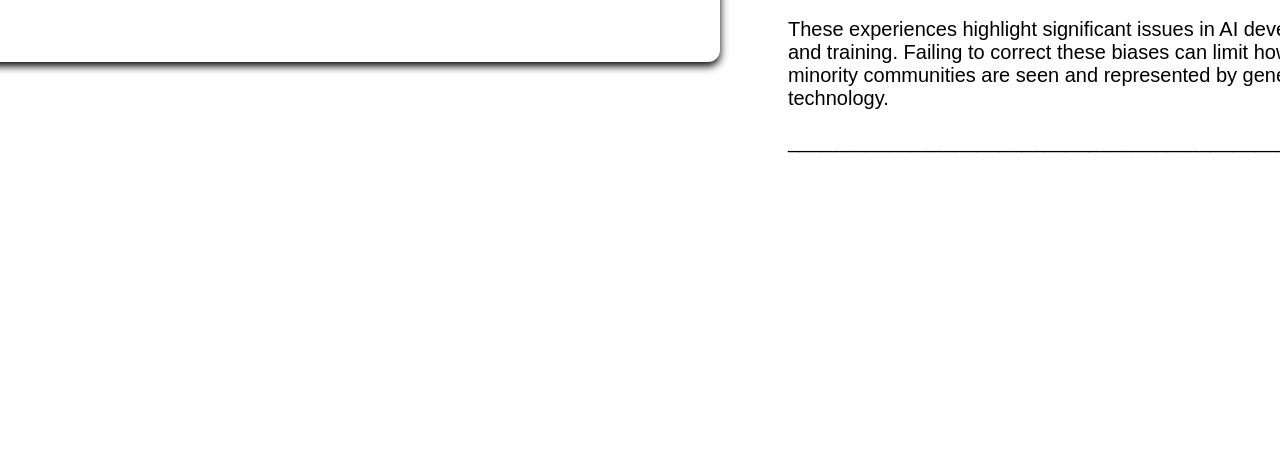
==== commit f50ae9c5: "Page breaks" ====
--- a/index.html
+++ b/index.html
@@ -57,7 +57,7 @@
             <div class = "card"><p>Social Impact</p><svg id="social_main_impact"></svg></div>
         </div>
     </div>
-
+<br><br><br>
 <div class="page4" id="four">
     <div class="container">
         <div class="menu">
@@ -80,7 +80,7 @@
         </div>
         </div>
 </div>
-
+<br><br><br>
 <div class = "page5" id="five">
     <div class="container">
         <div class="header"></div>
@@ -102,7 +102,7 @@
         </div>
     </div>
 </div>
-
+<br><br><br>
 <div class="page6">
     <div class="container">
         <div class="menu">
--- a/styles/styles.css
+++ b/styles/styles.css
@@ -80,7 +80,7 @@
     }
 
 .page3{
-    height: 1100px;
+    height: 1500px;
     background-color: black;
     color: white;
 
@@ -119,7 +119,7 @@
 }
 
 .page4{
-height: 1100px;
+height: 1500px;
 color: black;
 justify-content:center;
 align-items: center;
@@ -163,7 +163,7 @@
 
 }
 .page5{
-    height: 1100px;
+    height: 1500px;
     background-color: #214281;
     color: white;
     justify-content:center;
@@ -202,7 +202,7 @@
 }
 
 .page6{
-    height: 1100px;
+    height: 1500px;
     color: black;
     justify-content:center;
     align-items: center;
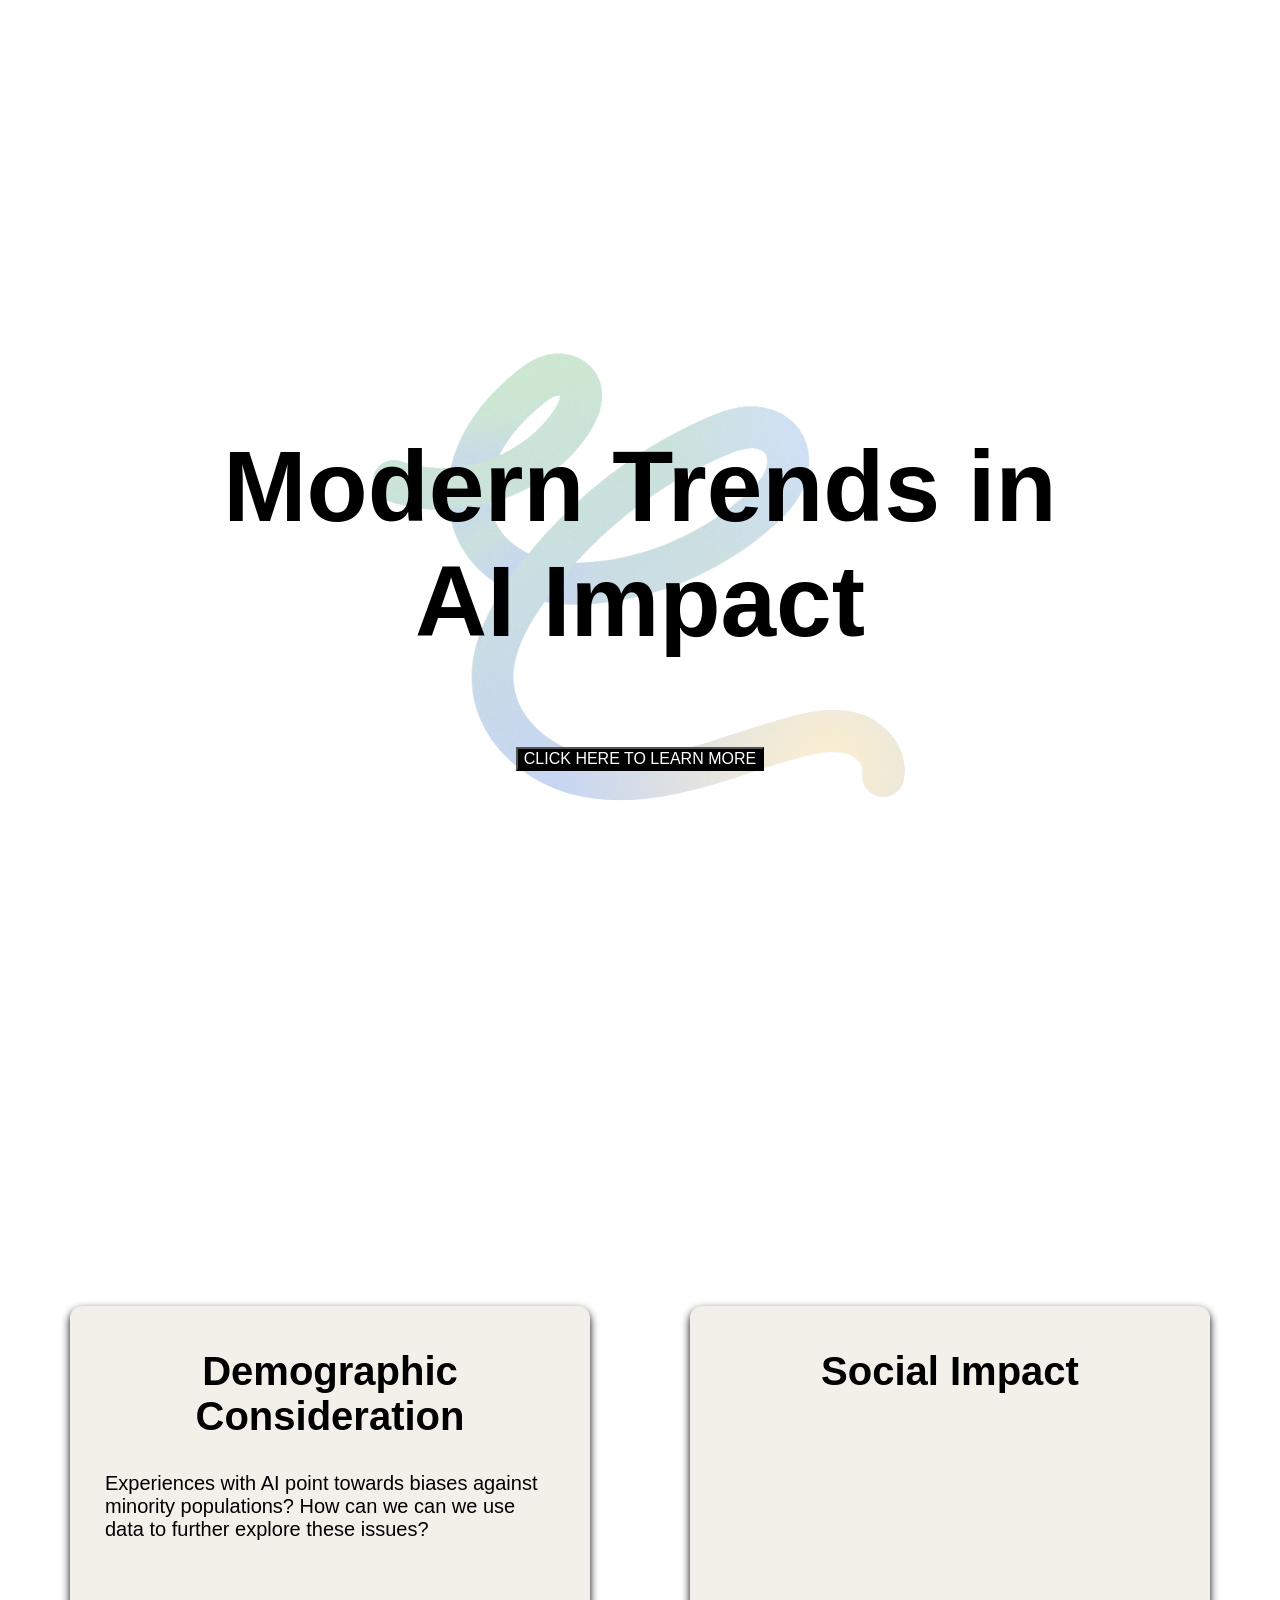
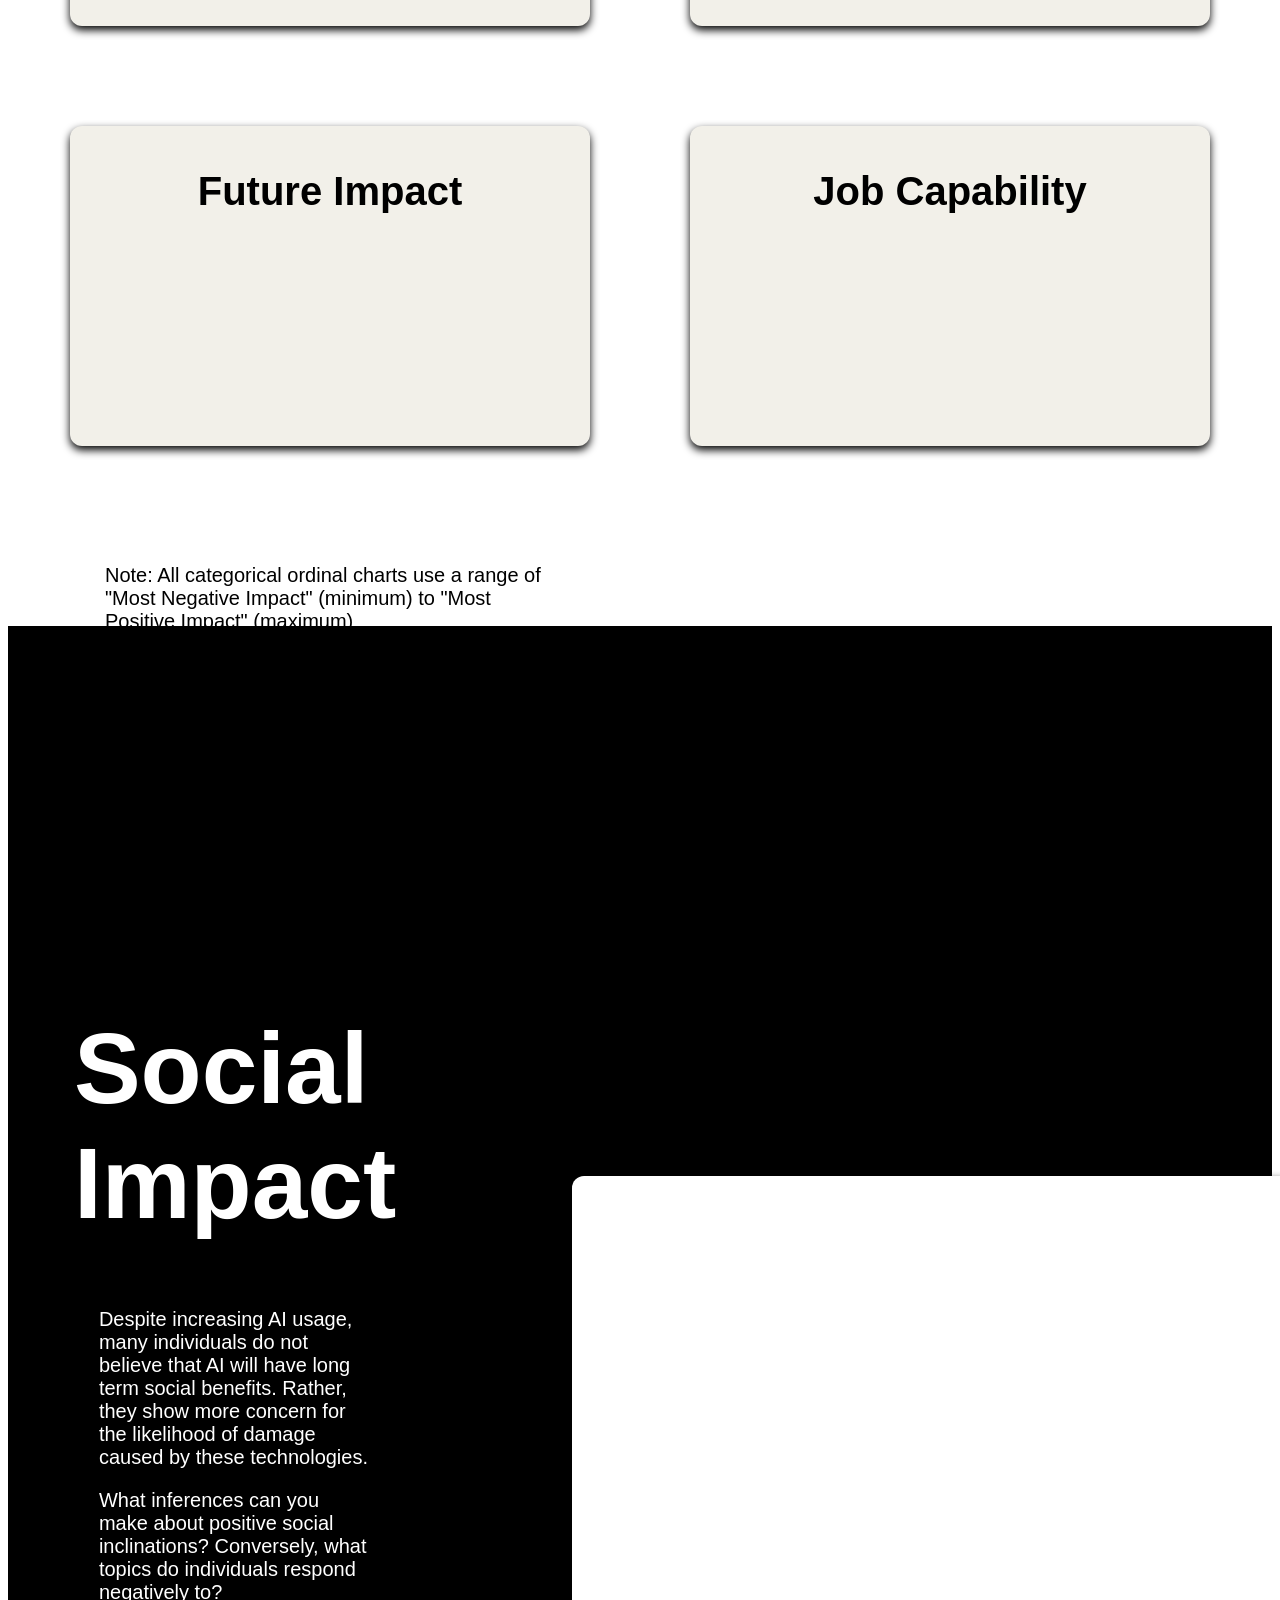
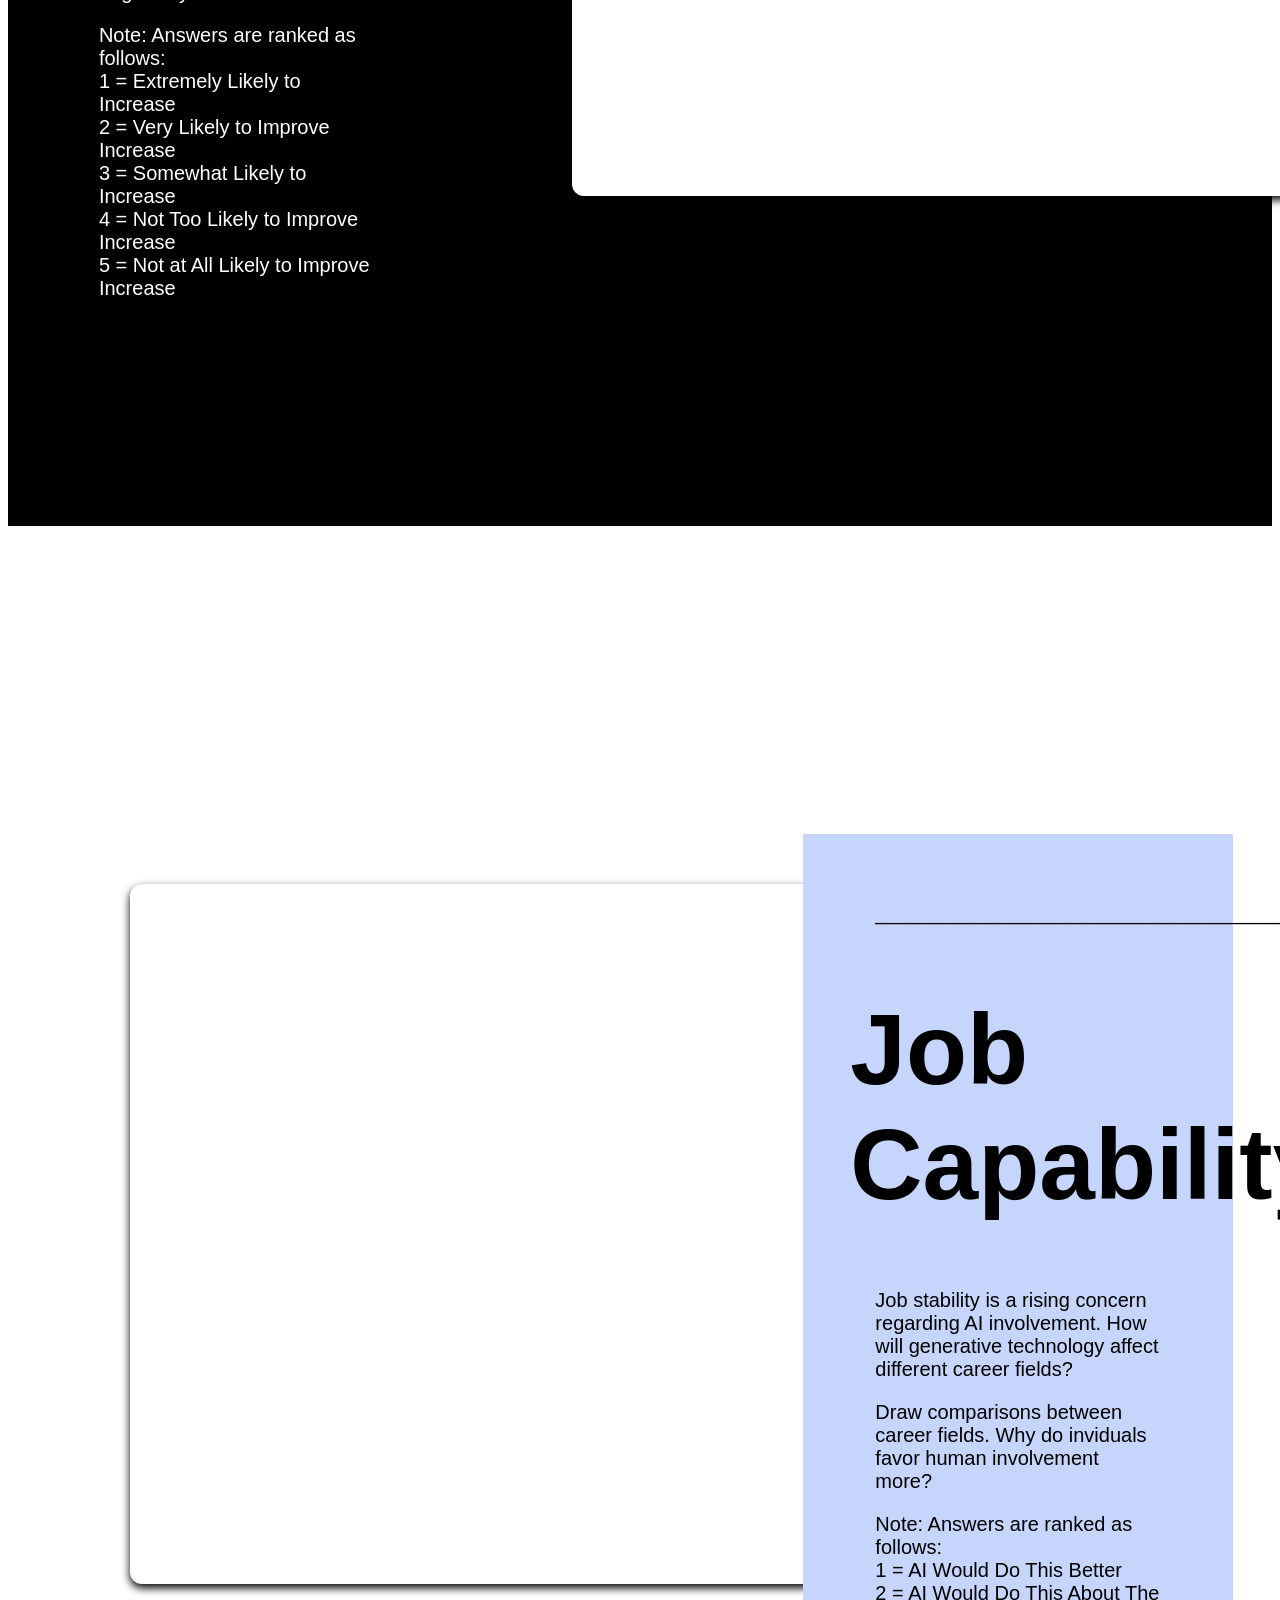
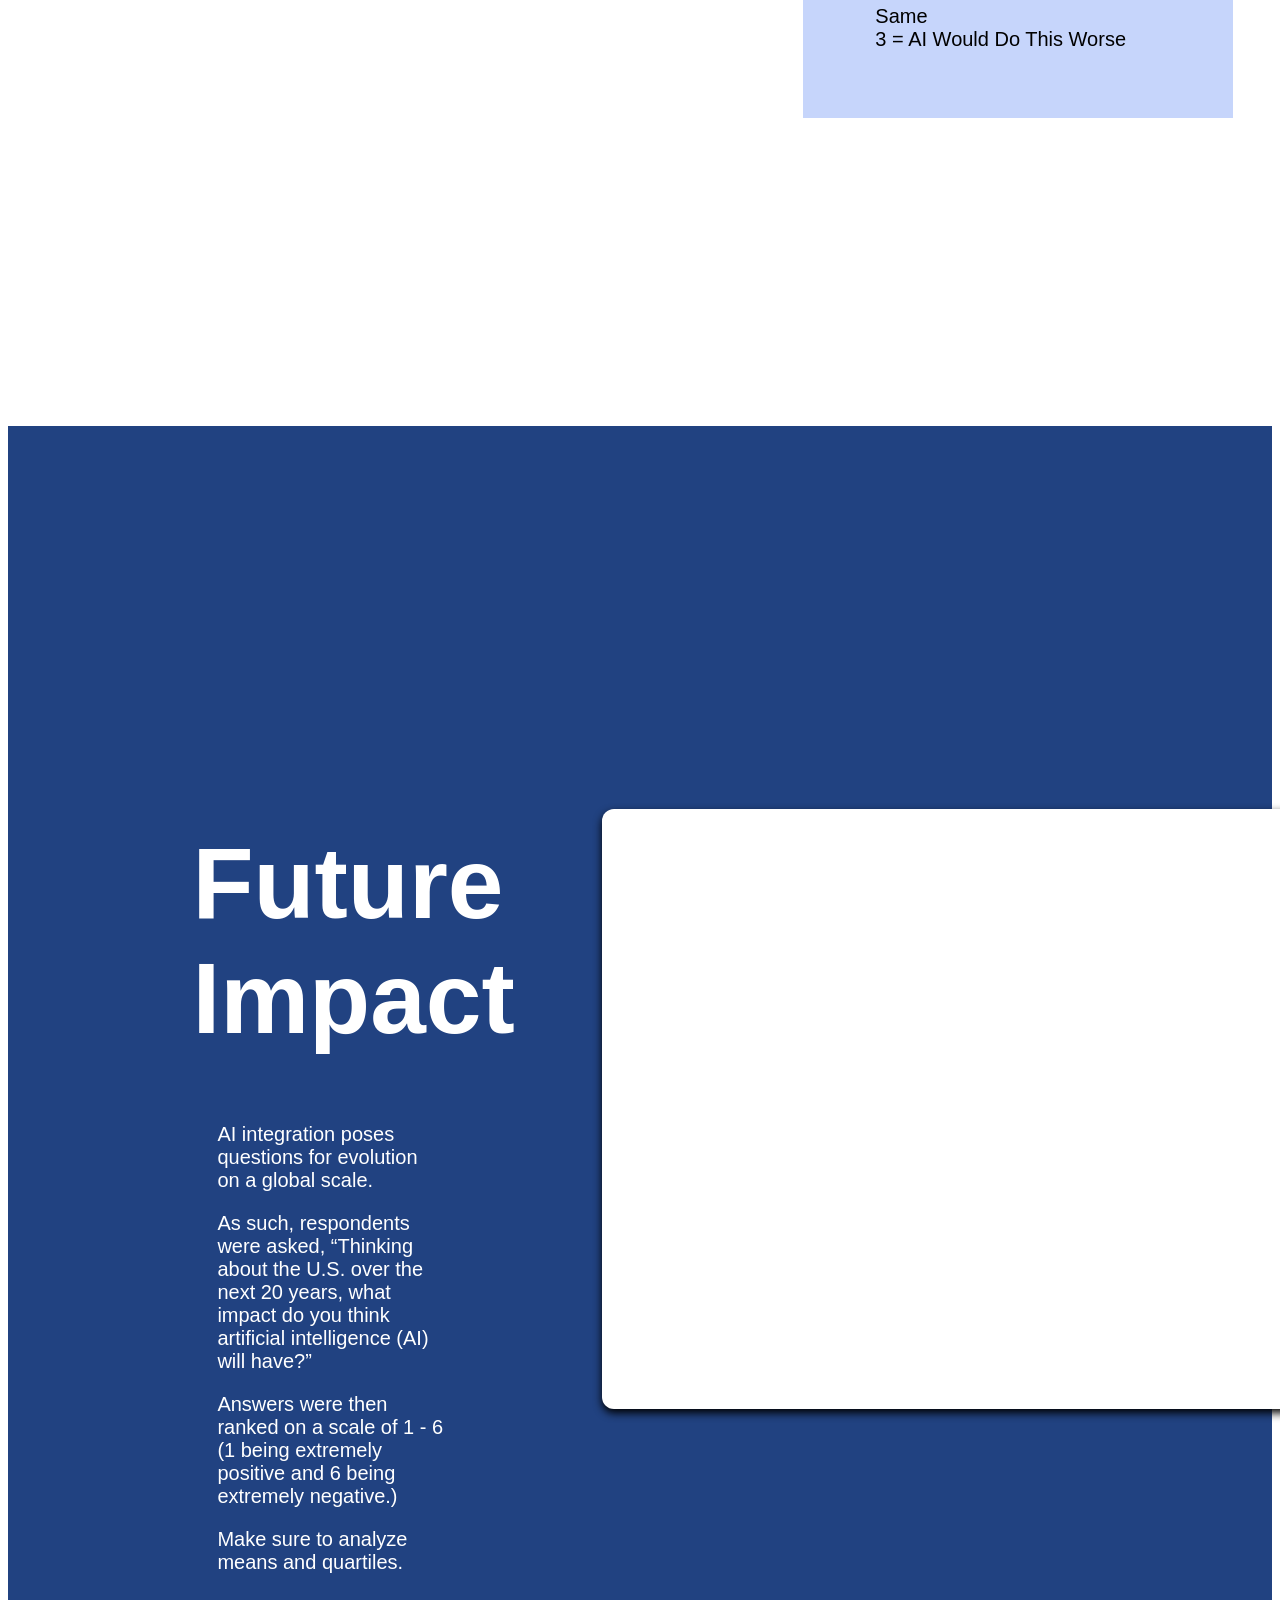
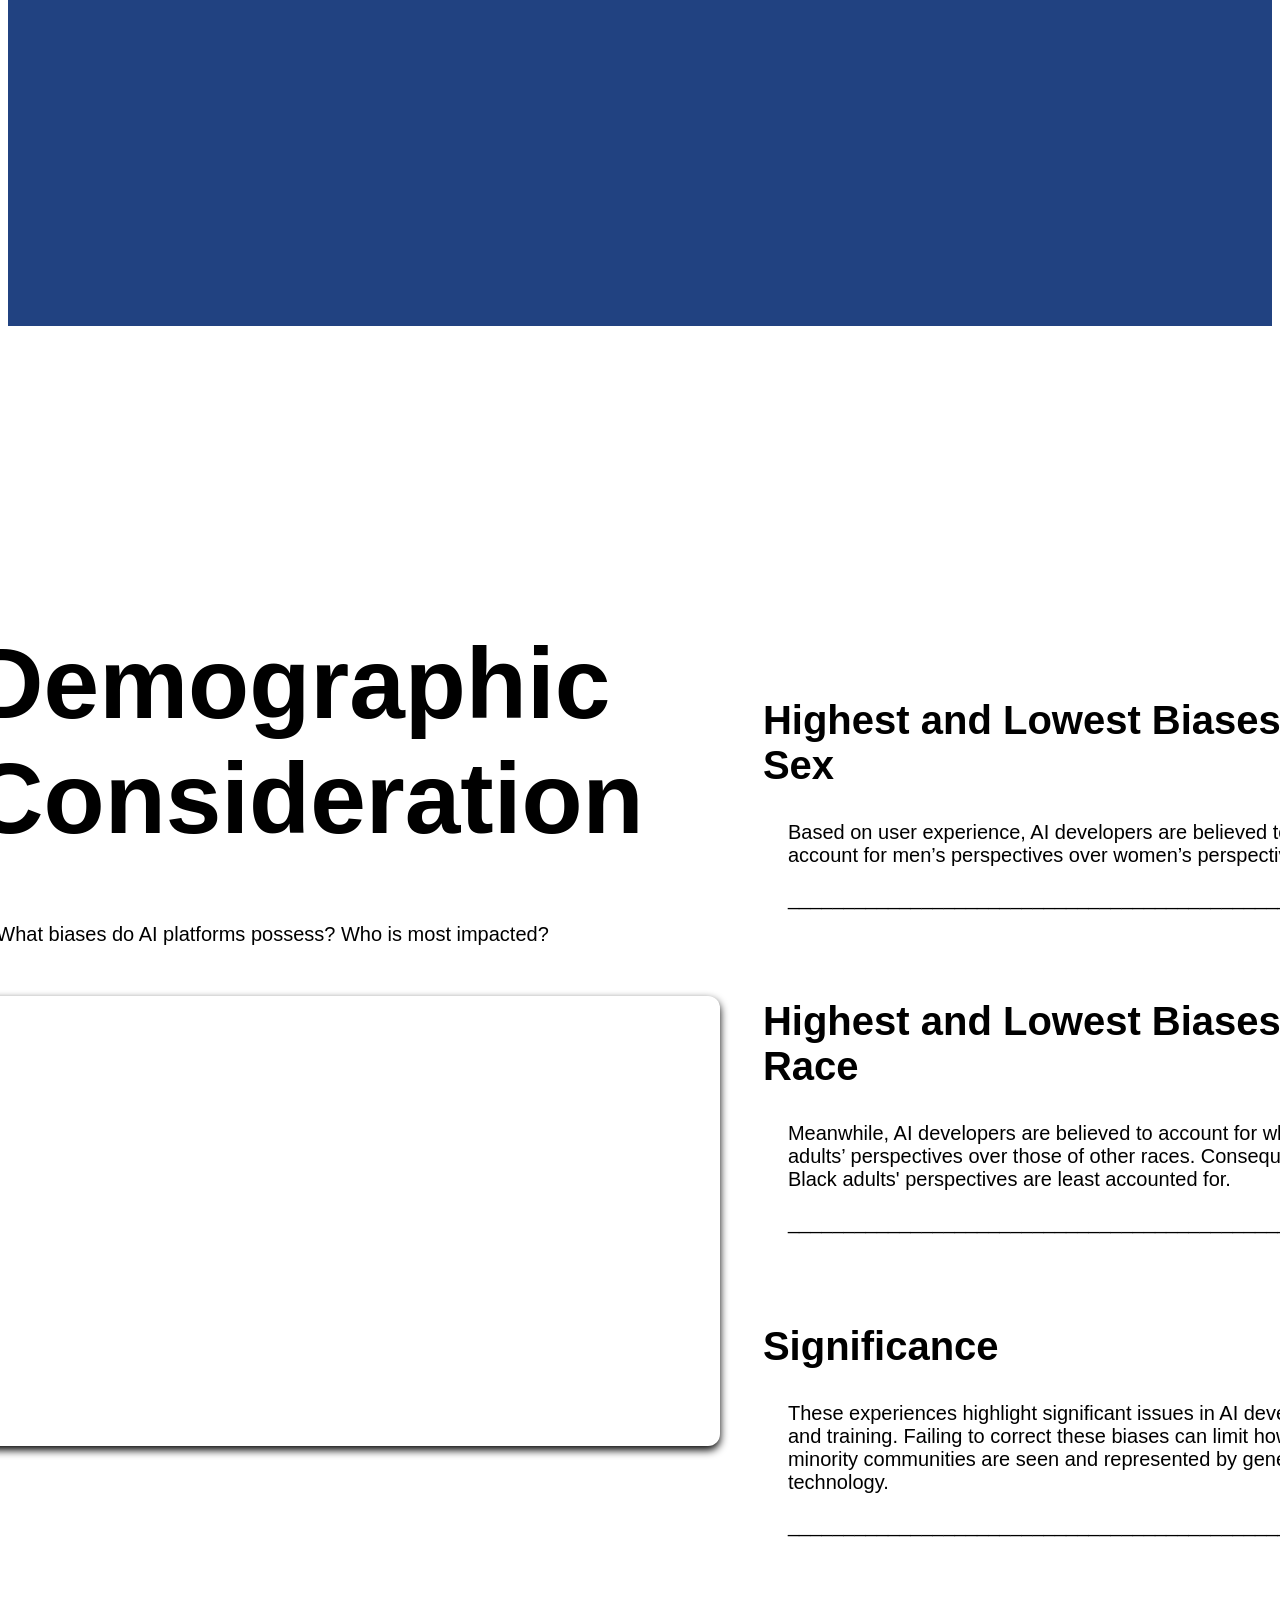
==== commit 8092d75d: "Page breaks in divs" ====
--- a/index.html
+++ b/index.html
@@ -32,7 +32,6 @@
                 </div>
             </div>
     </div>
-    <br><br><br>
     <div class="page3" id="three">
         <div class="container">
             <div>
@@ -56,8 +55,8 @@
             </div>
             <div class = "card"><p>Social Impact</p><svg id="social_main_impact"></svg></div>
         </div>
+        <br><br><br>
     </div>
-<br><br><br>
 <div class="page4" id="four">
     <div class="container">
         <div class="menu">
@@ -79,8 +78,8 @@
             </p>
         </div>
         </div>
+        <br><br><br>
 </div>
-<br><br><br>
 <div class = "page5" id="five">
     <div class="container">
         <div class="header"></div>
@@ -101,8 +100,8 @@
             </p>
         </div>
     </div>
+    <br><br><br>
 </div>
-<br><br><br>
 <div class="page6">
     <div class="container">
         <div class="menu">
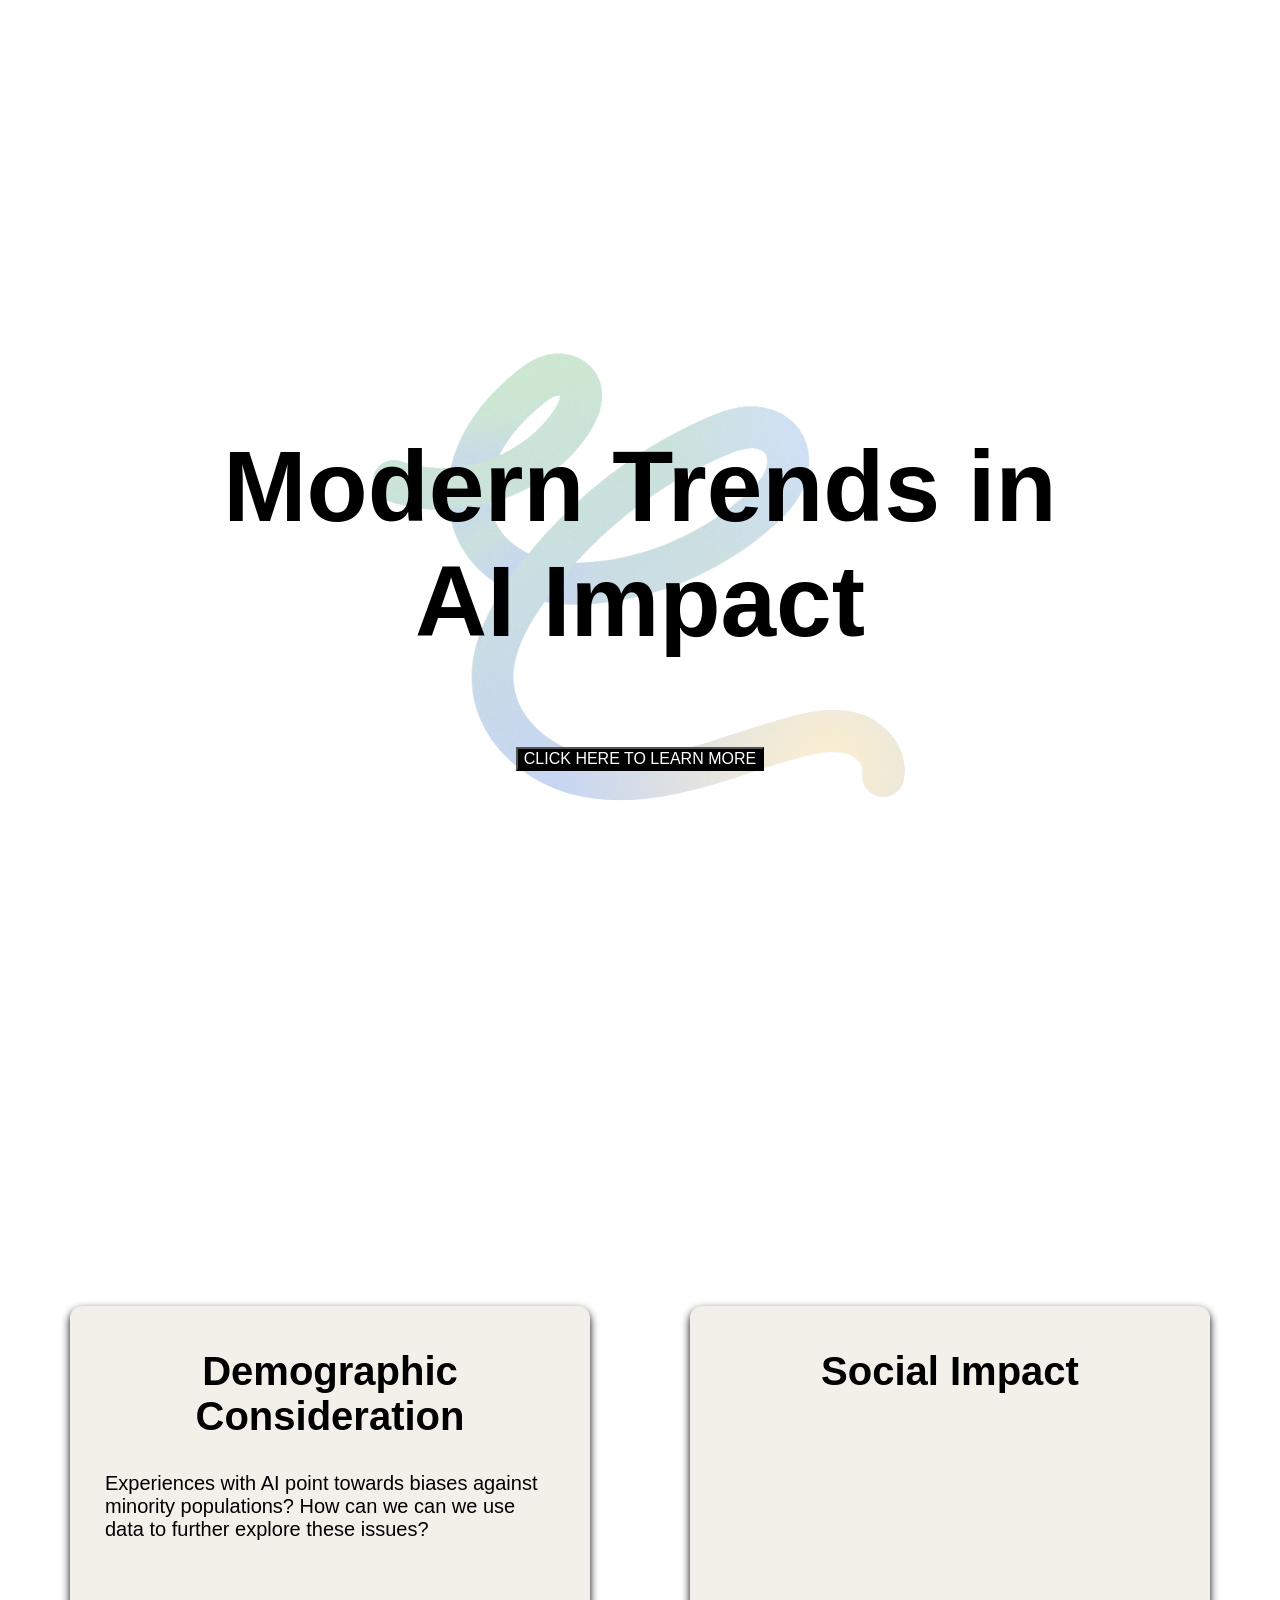
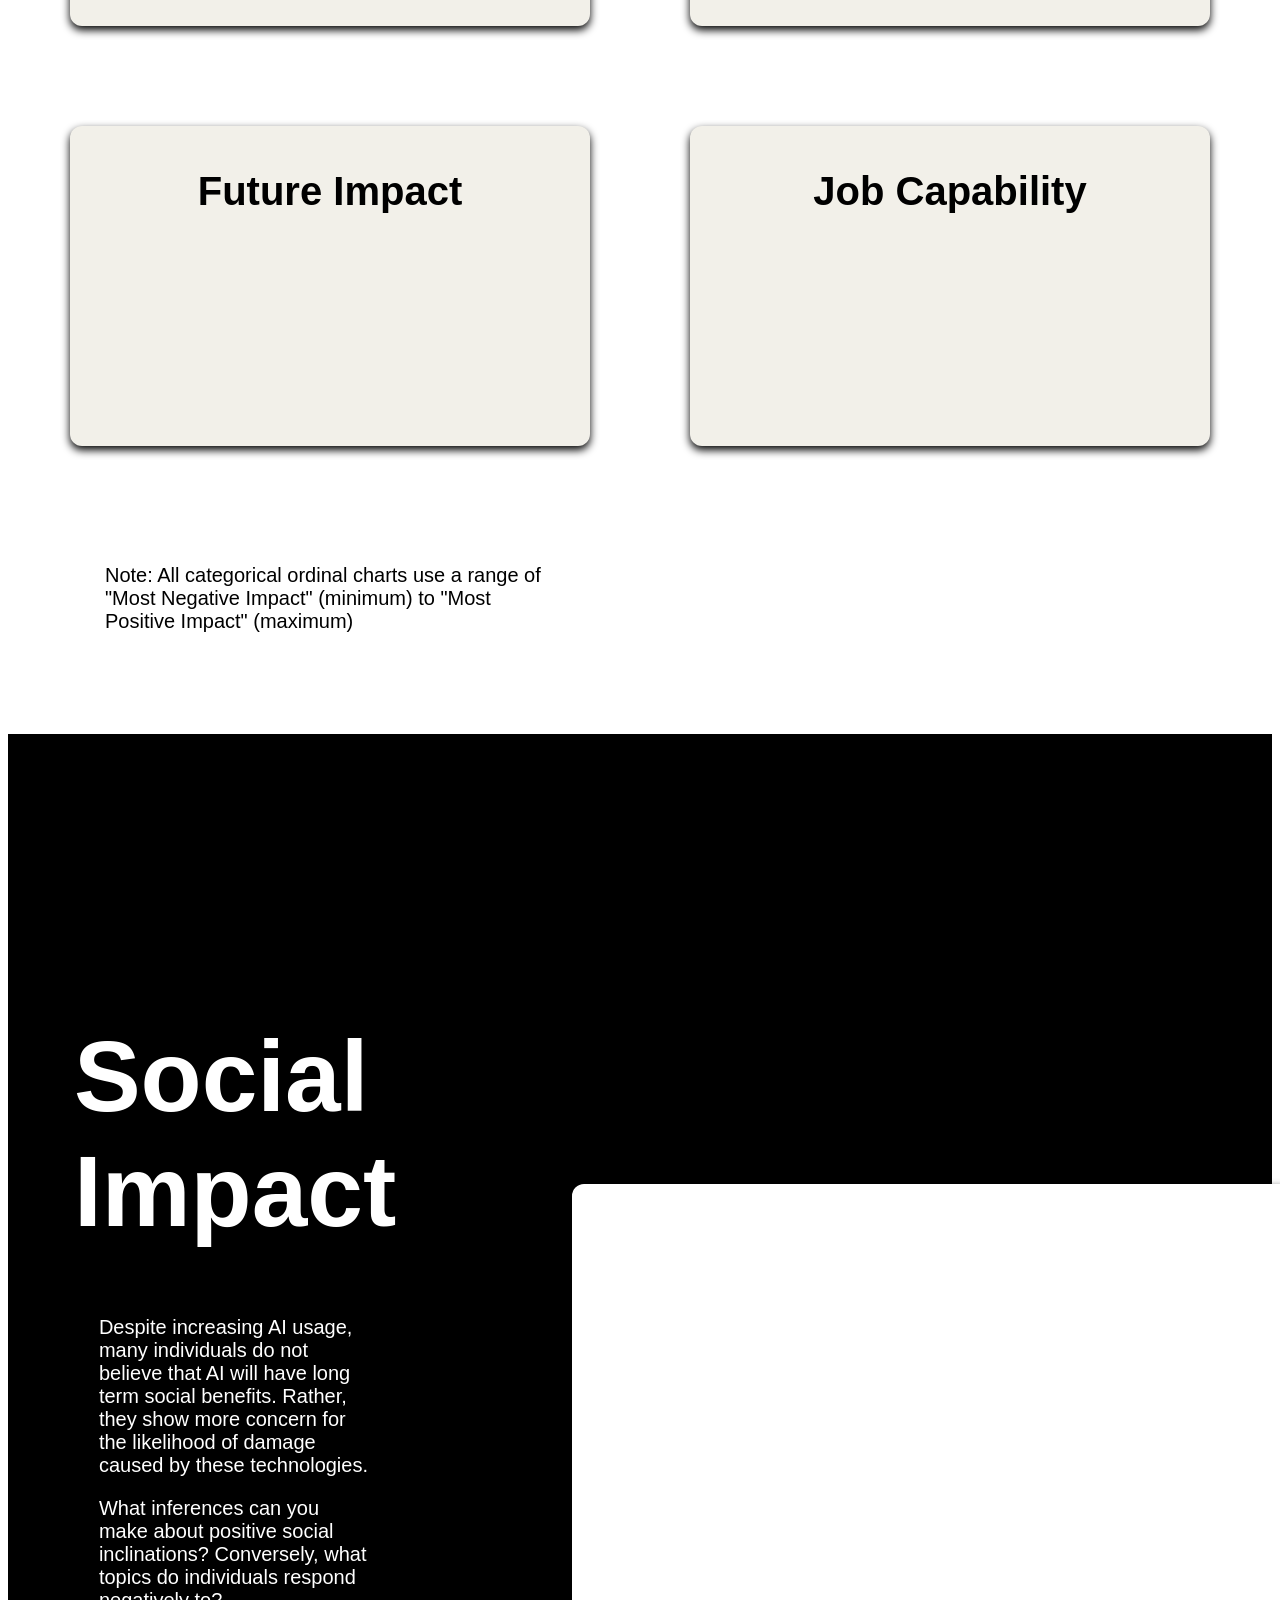
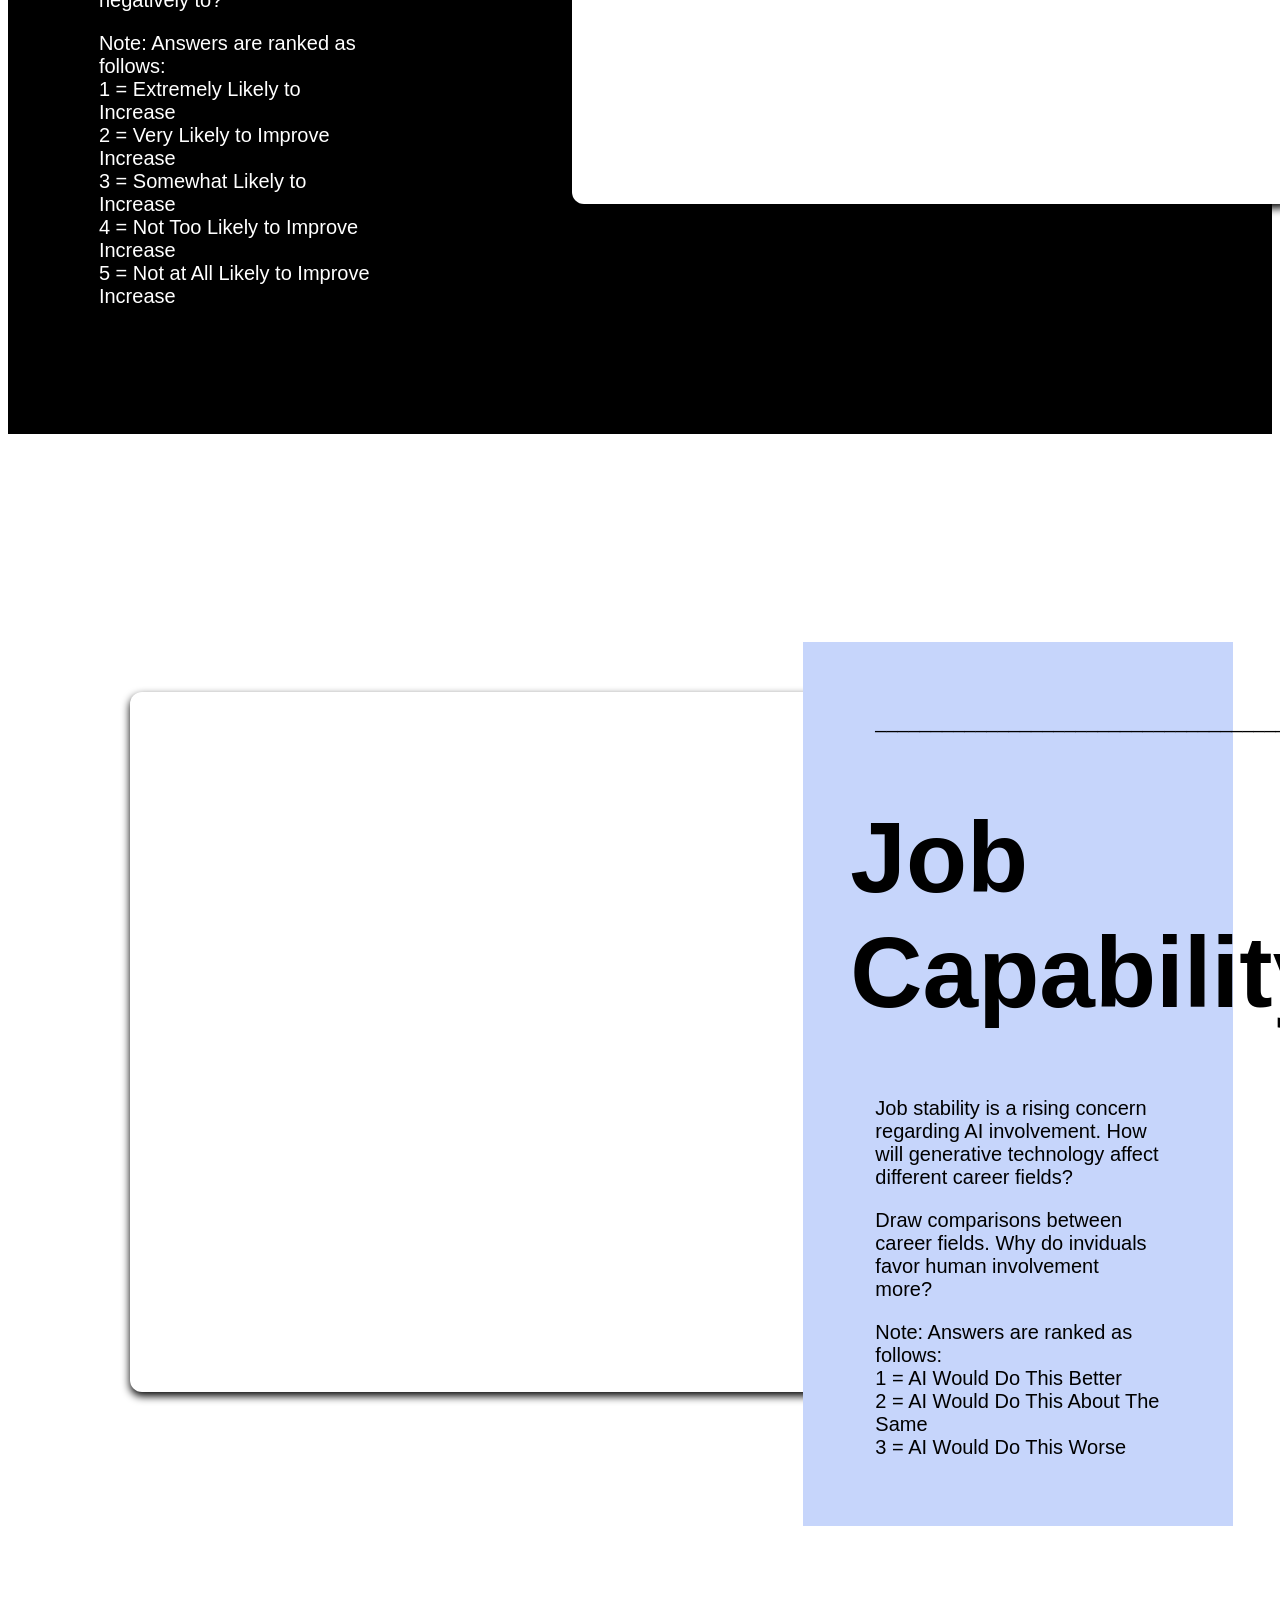
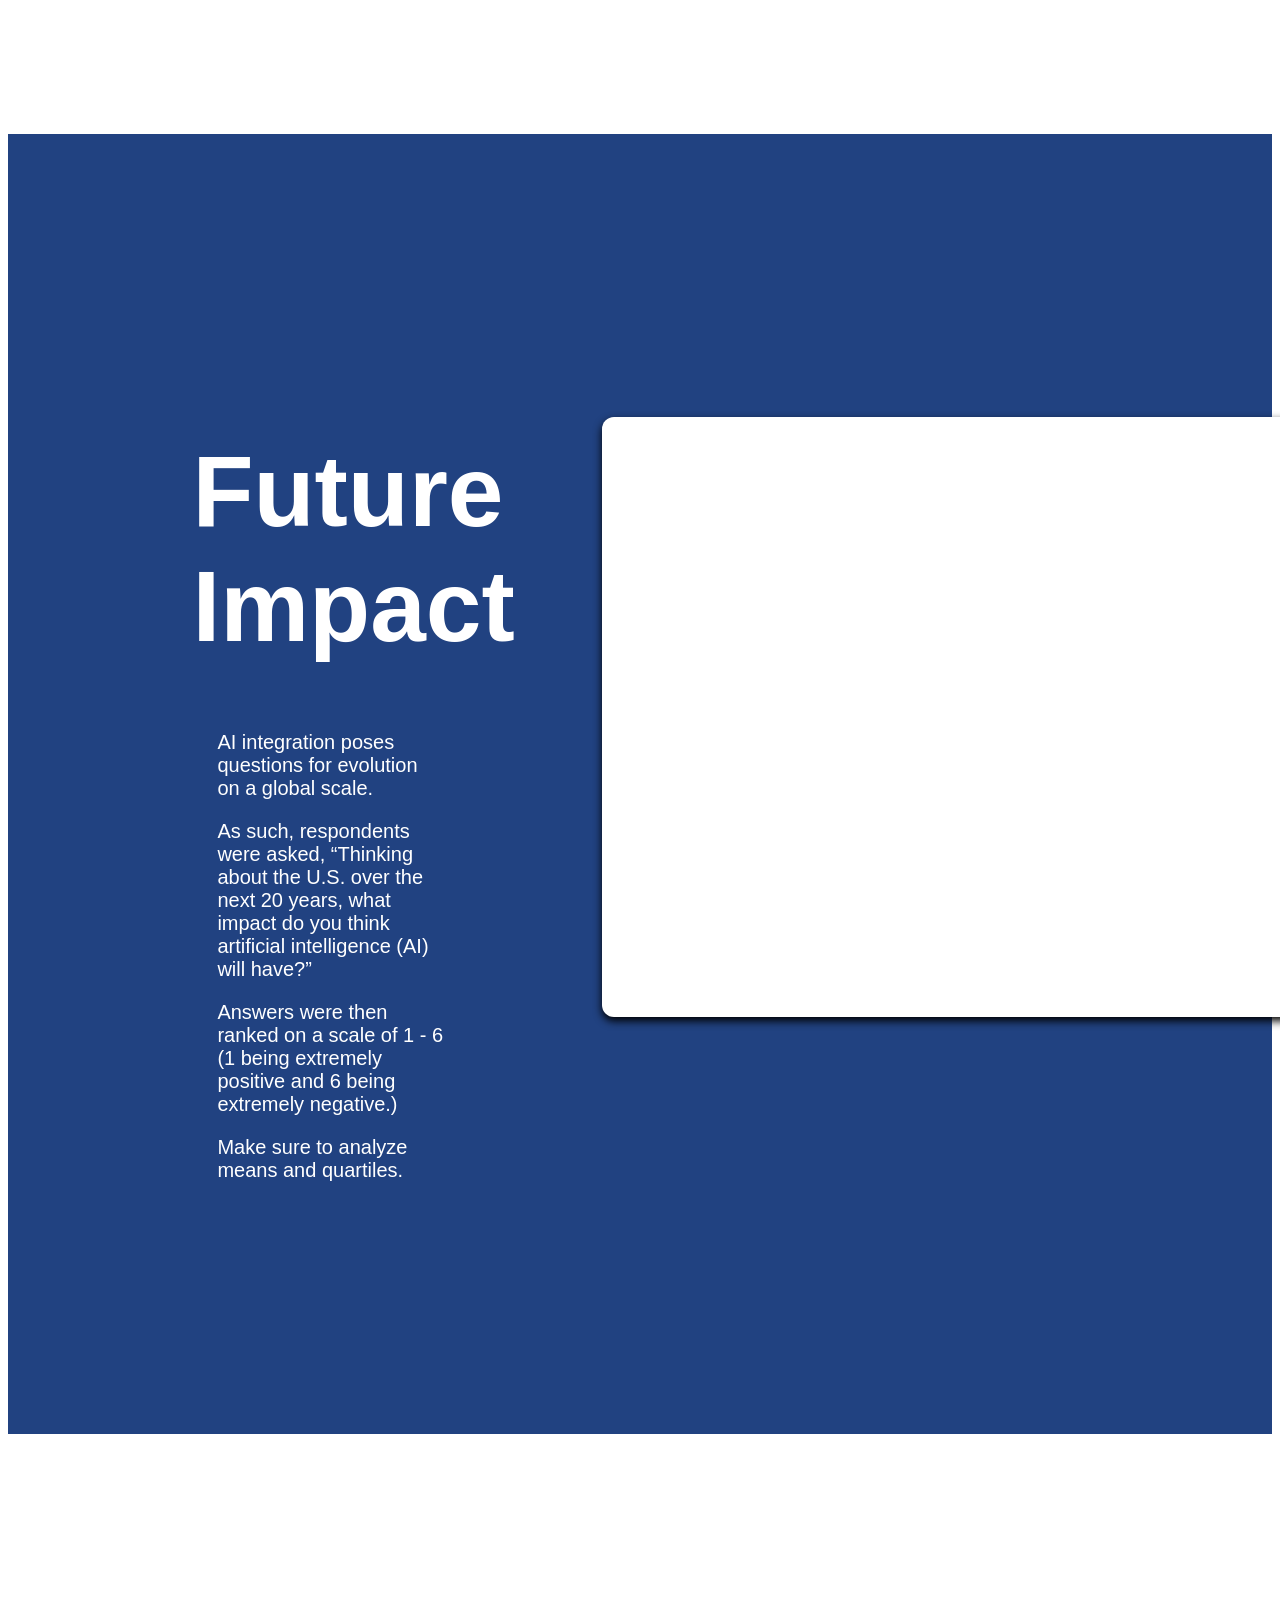
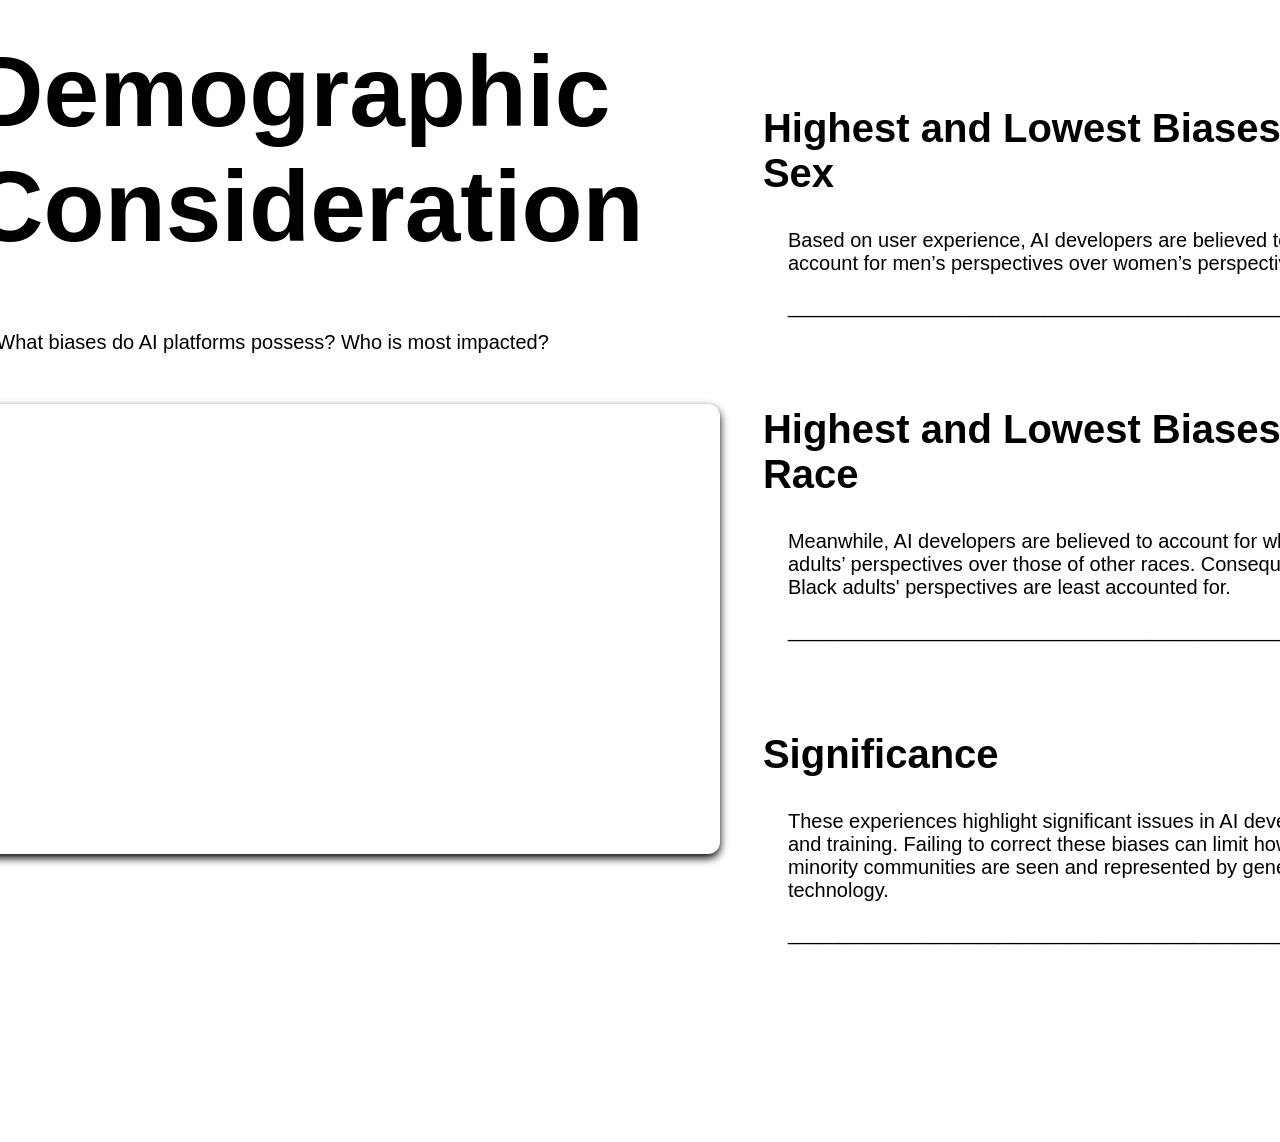
==== commit 6ed3ec8e: "Page 2 breaks" ====
--- a/index.html
+++ b/index.html
@@ -32,6 +32,7 @@
                 </div>
             </div>
     </div>
+    <br/><br/><br/><br/><br/><br/>
     <div class="page3" id="three">
         <div class="container">
             <div>
--- a/styles/styles.css
+++ b/styles/styles.css
@@ -80,7 +80,7 @@
     }
 
 .page3{
-    height: 1500px;
+    height: 1300px;
     background-color: black;
     color: white;
 
@@ -119,7 +119,7 @@
 }
 
 .page4{
-height: 1500px;
+height: 1300px;
 color: black;
 justify-content:center;
 align-items: center;
@@ -163,7 +163,7 @@
 
 }
 .page5{
-    height: 1500px;
+    height: 1300px;
     background-color: #214281;
     color: white;
     justify-content:center;
@@ -202,7 +202,7 @@
 }
 
 .page6{
-    height: 1500px;
+    height: 1300px;
     color: black;
     justify-content:center;
     align-items: center;
